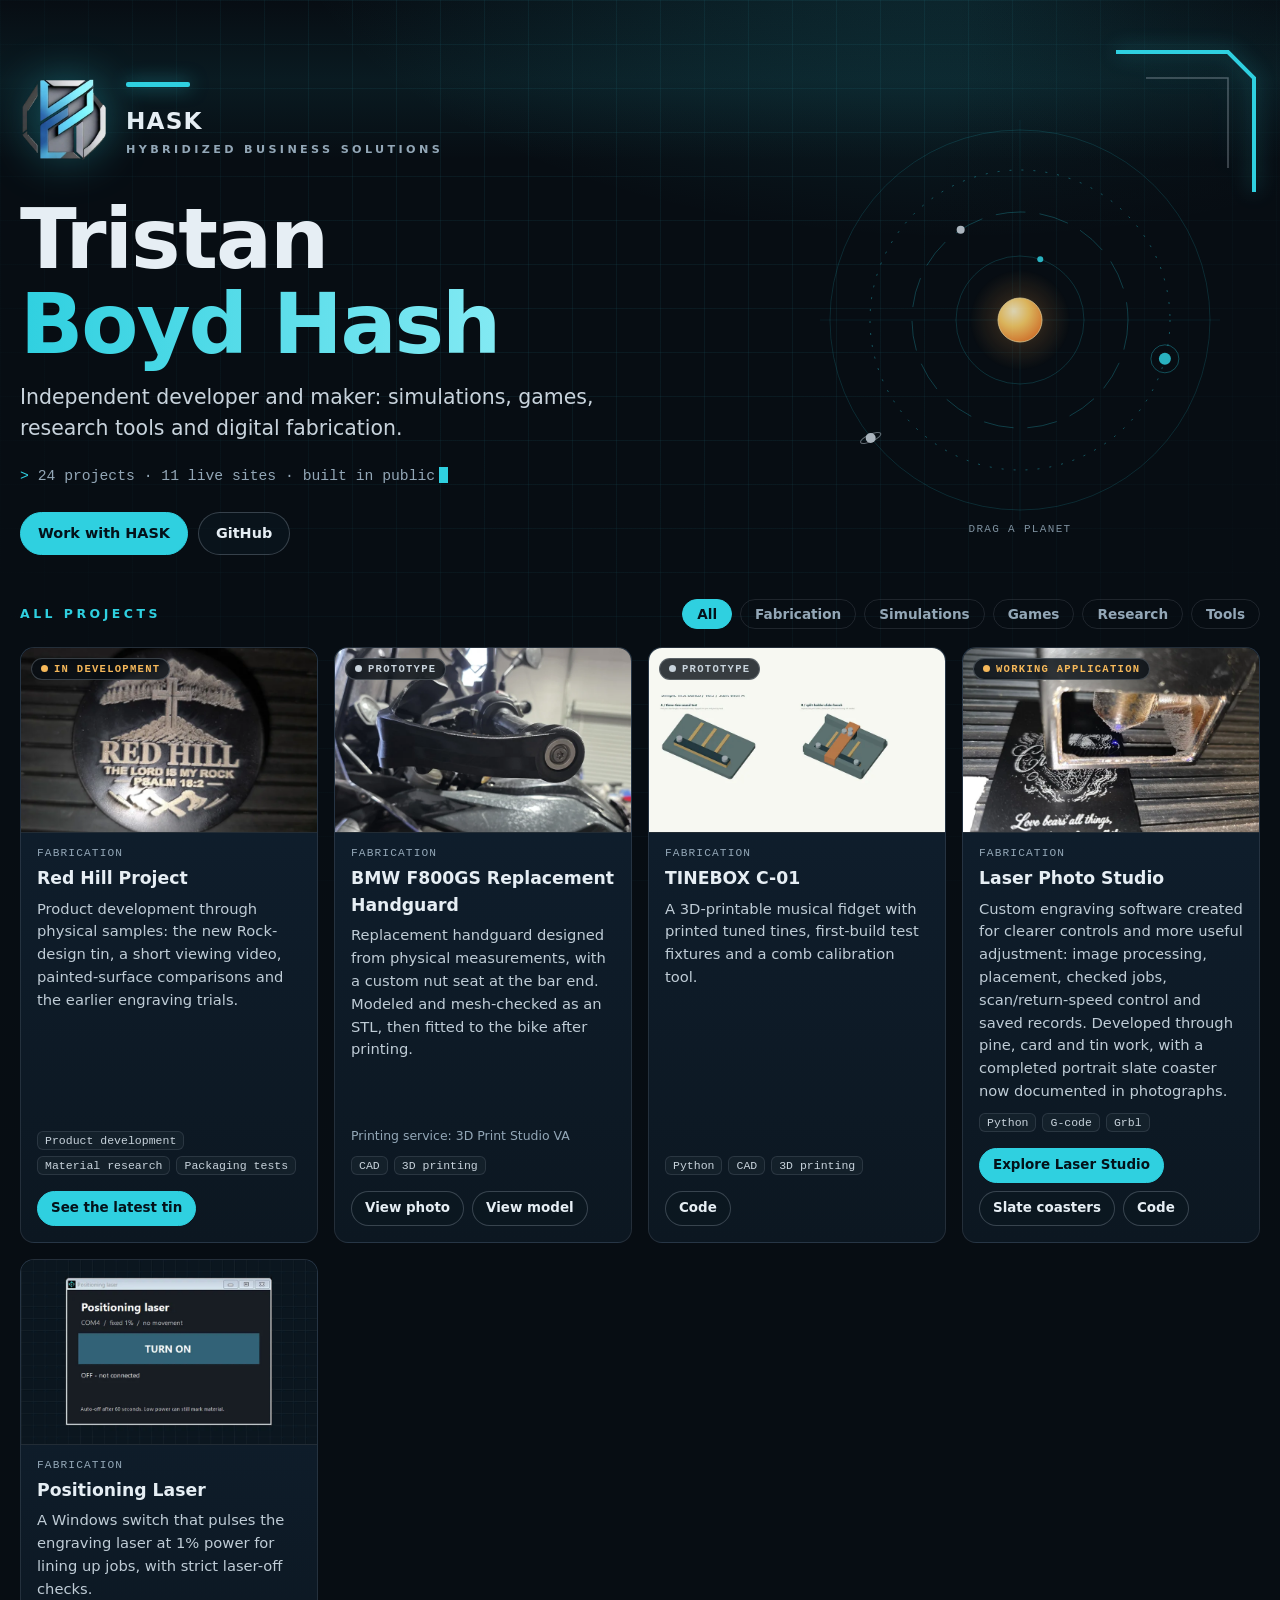
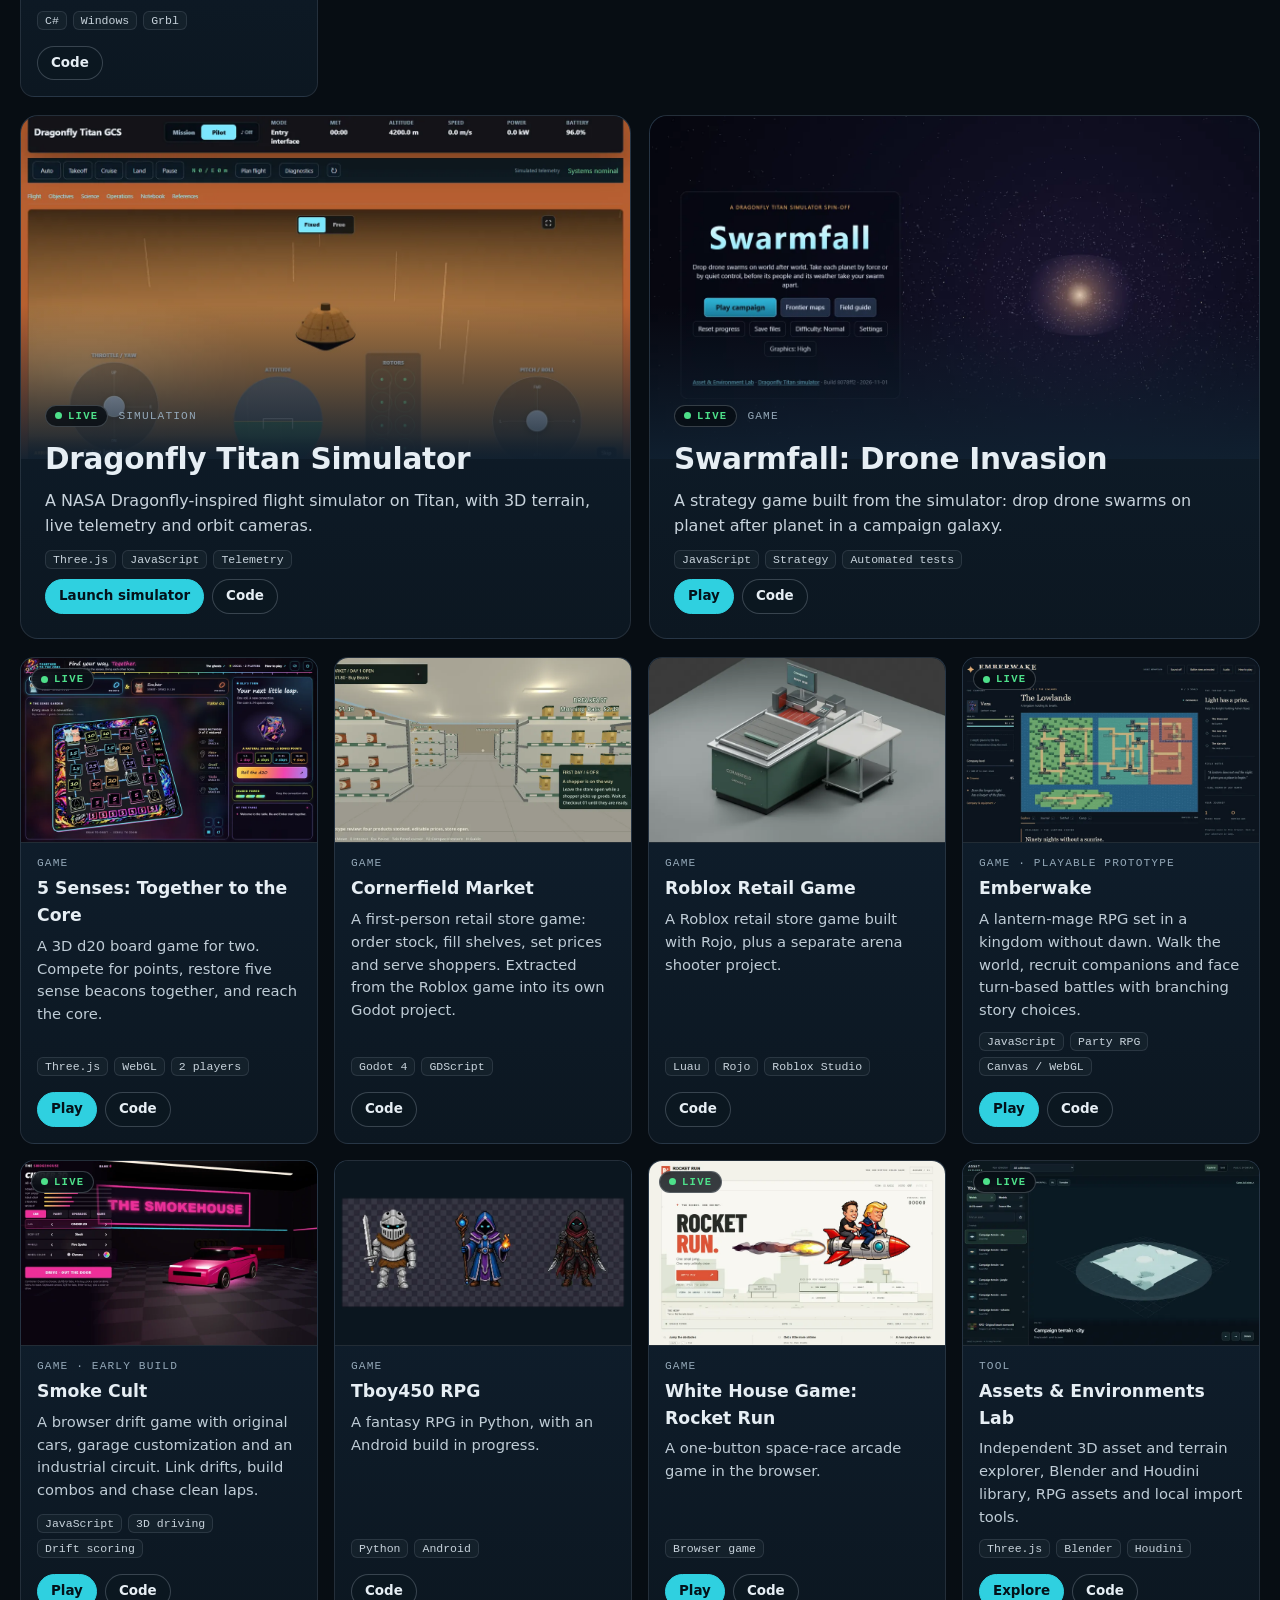
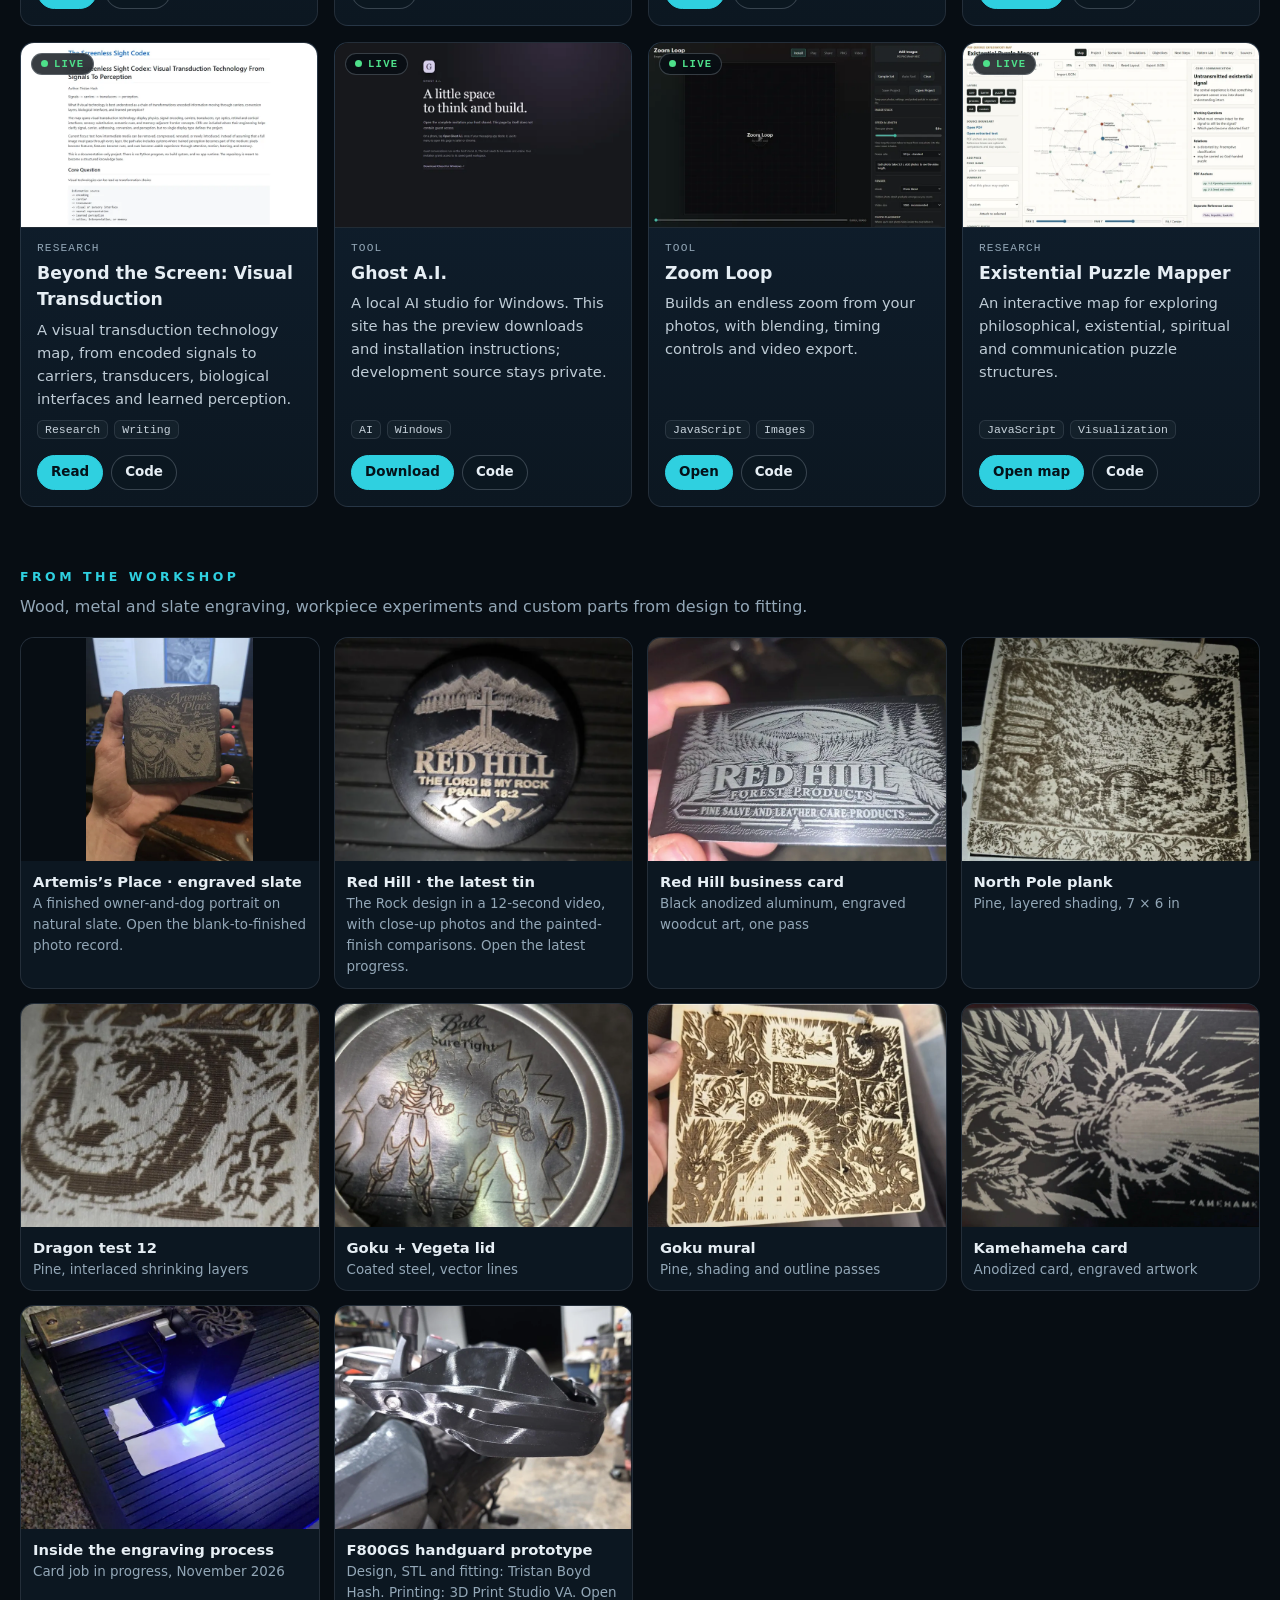
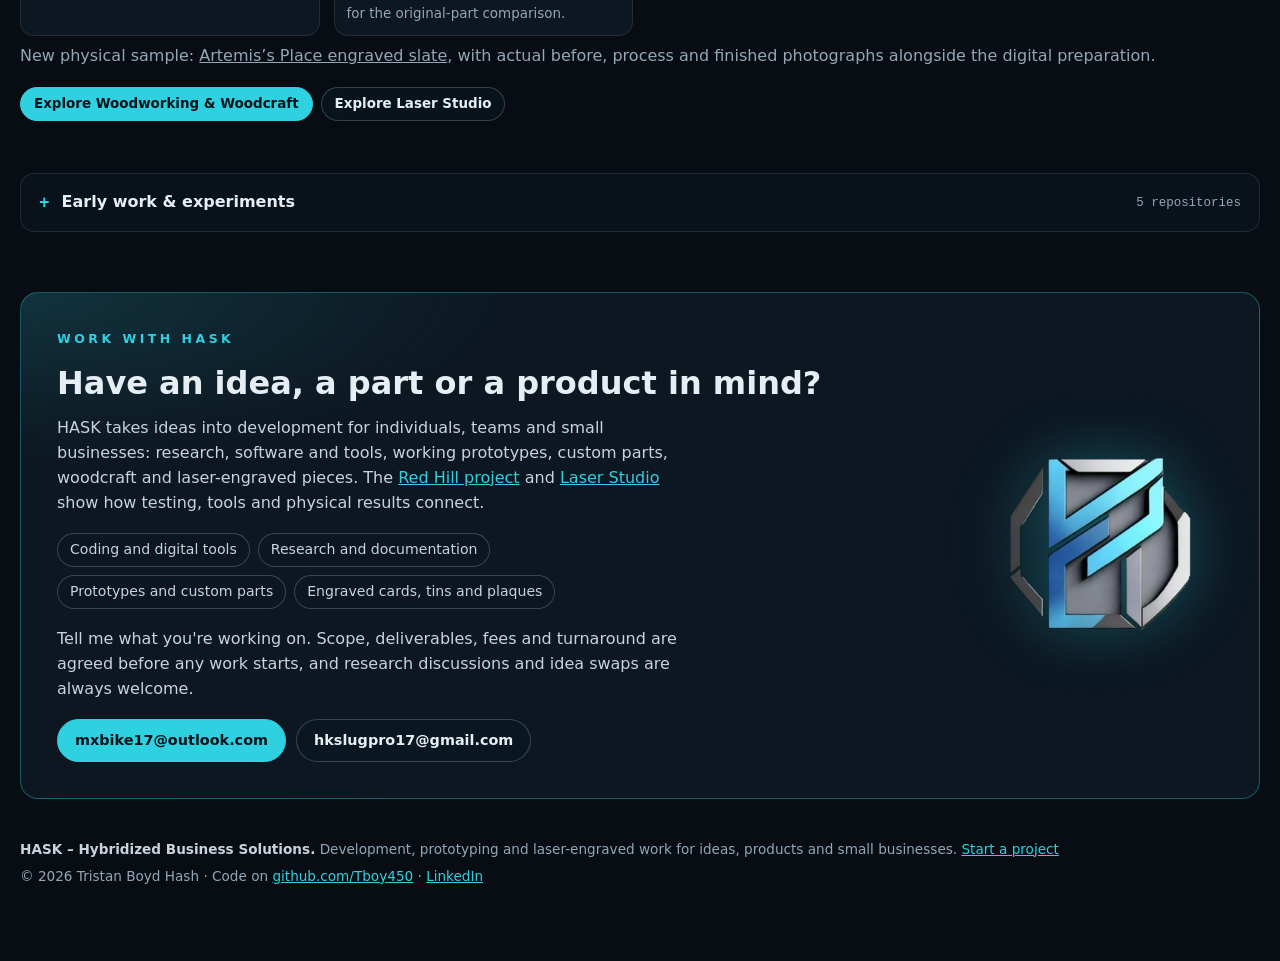
==== index.html @ 054568de "Show actual Artemis slate coaster from blank to finished sample" ====
<!doctype html>
<html lang="en">
  <head>
    <meta charset="utf-8" />
    <meta name="viewport" content="width=device-width, initial-scale=1" />
    <title>Tristan Boyd Hash · Projects</title>
    <meta name="description" content="Projects by Tristan Boyd Hash (Tboy450) and HASK: software, research, digital fabrication, Red Hill product development and woodcraft." />
    <meta name="robots" content="index, follow" />
    <meta name="theme-color" content="#070d13" />
    <link rel="canonical" href="https://tboy450.github.io/" />
    <link rel="icon" href="/favicon-32.png" sizes="32x32" type="image/png" />
    <link rel="icon" href="/favicon-192.png" sizes="192x192" type="image/png" />
    <link rel="apple-touch-icon" href="/apple-touch-icon.png" />
    <meta property="og:type" content="website" />
    <meta property="og:title" content="Tristan Boyd Hash · Projects" />
    <meta property="og:description" content="Software, research, digital fabrication, product development and woodcraft by Tristan Boyd Hash (Tboy450)." />
    <meta property="og:url" content="https://tboy450.github.io/" />
    <meta property="og:image" content="https://tboy450.github.io/assets/og-image.jpg" />
    <meta property="og:image:width" content="1200" />
    <meta property="og:image:height" content="630" />
    <meta property="og:image:alt" content="Tristan Boyd Hash projects: the Dragonfly simulator, Swarmfall, 5 Senses and laser engraving" />
    <meta name="twitter:card" content="summary_large_image" />
    <link rel="stylesheet" href="/assets/site.css?v=solar-touch-20261116" />
    <script src="/assets/site.js?v=solar-mobile-20261105" defer></script>
  </head>
  <body>
    <a class="skip" href="#projects">Skip to projects</a>
    <div class="bg" aria-hidden="true"></div>

    <header class="hero wrap">
      <div class="brand">
        <img class="emblem" src="/assets/hask-emblem.webp" alt="HASK logo" width="256" height="256" />
        <div class="wordmark"><span class="bar"></span><strong>HASK</strong><small>Hybridized Business Solutions</small></div>
      </div>
      <h1>Tristan <span>Boyd Hash</span></h1>
      <p class="lede">Independent developer and maker: simulations, games, research tools and digital fabrication.</p>
      <p class="term"><span class="prompt">&gt;</span> <span data-stats>Projects, live sites and code</span><span class="cursor" aria-hidden="true"></span></p>
      <nav class="cta" aria-label="Contact">
        <a class="btn primary" href="#contact">Work with HASK</a>
        <a class="btn" href="https://github.com/Tboy450">GitHub</a>
      </nav>
      <svg class="corner" viewBox="0 0 150 150" aria-hidden="true">
        <path d="M6 6H118L144 32V146" fill="none" stroke="currentColor" stroke-width="4" />
        <path d="M36 32H118V122" fill="none" stroke="rgba(200,211,220,0.35)" stroke-width="1.5" />
      </svg>
      <svg class="orbit" viewBox="0 0 400 400" aria-hidden="true">
        <defs>
          <radialGradient id="solar-core" cx="36%" cy="30%" r="72%">
            <stop offset="0" stop-color="#fff6ce" />
            <stop offset="0.48" stop-color="#ffd36a" />
            <stop offset="1" stop-color="#f38a36" />
          </radialGradient>
          <radialGradient id="solar-corona">
            <stop offset="0" stop-color="#ffd36a" stop-opacity="0.38" />
            <stop offset="0.48" stop-color="#f6a34b" stop-opacity="0.15" />
            <stop offset="1" stop-color="#f6a34b" stop-opacity="0" />
          </radialGradient>
        </defs>
        <g fill="none" stroke="currentColor">
          <circle cx="200" cy="200" r="190" stroke-opacity="0.18" />
          <circle class="spin slow" cx="200" cy="200" r="150" stroke-opacity="0.45" stroke-dasharray="2 10" />
          <circle class="spin rev" cx="200" cy="200" r="108" stroke-opacity="0.3" stroke-dasharray="30 14" />
          <circle cx="200" cy="200" r="64" stroke-opacity="0.22" />
          <path d="M200 0V400M0 200H400" stroke-opacity="0.1" />
        </g>
        <circle cx="200" cy="200" r="51" fill="url(#solar-corona)" pointer-events="none" />
        <circle class="sun" cx="200" cy="200" r="22" fill="url(#solar-core)" stroke="#ffe6a3" stroke-opacity="0.8" />
        <!-- Planets: data-period is seconds per orbit (negative runs backwards). site.js makes them draggable. -->
        <g class="spin planet" data-period="40">
          <circle cx="350" cy="200" r="6" fill="currentColor" />
          <circle cx="350" cy="200" r="14" fill="none" stroke="currentColor" stroke-opacity="0.4" />
        </g>
        <g class="spin rev fast planet" data-period="-18">
          <circle cx="200" cy="92" r="4" fill="#c8d3dc" />
        </g>
        <g class="spin planet" data-period="11" style="animation-duration: 11s">
          <circle cx="162.3" cy="148.3" r="3" fill="currentColor" />
        </g>
        <g class="spin planet" data-period="140" style="animation-duration: 140s">
          <circle cx="59.9" cy="328.8" r="5" fill="#c8d3dc" />
          <ellipse cx="59.9" cy="328.8" rx="11" ry="3.5" fill="none" stroke="#c8d3dc" stroke-opacity="0.55" transform="rotate(-24 59.9 328.8)" />
        </g>
      </svg>
    </header>

    <main id="projects" class="wrap">
      <div class="toolbar">
        <h2>All projects</h2>
        <div class="filters" role="group" aria-label="Filter projects" hidden>
          <button type="button" data-filter="all" aria-pressed="true">All</button>
          <button type="button" data-filter="fabrication" aria-pressed="false">Fabrication</button>
          <button type="button" data-filter="simulations" aria-pressed="false">Simulations</button>
          <button type="button" data-filter="games" aria-pressed="false">Games</button>
          <button type="button" data-filter="research" aria-pressed="false">Research</button>
          <button type="button" data-filter="tools" aria-pressed="false">Tools</button>
        </div>
      </div>

      <section class="grid" aria-label="Physical projects">
        <article class="card" data-cat="fabrication" data-project>
          <a class="thumb" href="/red-hill/" tabindex="-1" aria-hidden="true"><img src="/assets/workshop/red-hill-rock-lid-20261116-t.webp" alt="" width="800" height="500" loading="lazy" /><span class="badge dev">In development</span></a>
          <div class="body">
            <div class="meta"><span>Fabrication</span></div>
            <h3>Red Hill Project</h3>
            <p>Product development through physical samples: the new Rock-design tin, a short viewing video, painted-surface comparisons and the earlier engraving trials.</p>
            <ul class="tags"><li>Product development</li><li>Material research</li><li>Packaging tests</li></ul>
            <div class="links"><a class="btn primary" href="/red-hill/#latest-lid">See the latest tin</a></div>
          </div>
        </article>
        <article class="card" data-cat="fabrication" data-project>
          <a class="thumb" href="/assets/shots/handguard-fitted.webp" tabindex="-1" aria-hidden="true"><img src="/assets/shots/handguard.webp" alt="" width="800" height="500" loading="lazy" /><span class="badge">Prototype</span></a>
          <div class="body">
            <div class="meta"><span>Fabrication</span></div>
            <h3>BMW F800GS Replacement Handguard</h3>
            <p>Replacement handguard designed from physical measurements, with a custom nut seat at the bar end. Modeled and mesh-checked as an STL, then fitted to the bike after printing.</p>
            <small class="credit">Printing service: 3D Print Studio VA</small>
            <ul class="tags"><li>CAD</li><li>3D printing</li></ul>
            <div class="links"><a class="btn" href="/assets/shots/handguard-fitted.webp">View photo</a><a class="btn" href="/assets/shots/handguard-model.webp">View model</a></div>
          </div>
        </article>
        <article class="card" data-cat="fabrication" data-repo="tinebox" data-project>
          <a class="thumb" href="https://github.com/Tboy450/tinebox" tabindex="-1" aria-hidden="true"><img src="/assets/shots/tinebox.webp" alt="" width="800" height="500" loading="lazy" /><span class="badge">Prototype</span></a>
          <div class="body">
            <div class="meta"><span>Fabrication</span><span class="updated"></span></div>
            <h3>TINEBOX C-01</h3>
            <p>A 3D-printable musical fidget with printed tuned tines, first-build test fixtures and a comb calibration tool.</p>
            <ul class="tags"><li>Python</li><li>CAD</li><li>3D printing</li></ul>
            <div class="links"><a class="btn" href="https://github.com/Tboy450/tinebox">Code</a></div>
          </div>
        </article>
        <article class="card" data-cat="fabrication" data-repo="laser-photo-studio" data-project>
          <a class="thumb" href="/laser-studio/" tabindex="-1" aria-hidden="true"><img src="/assets/shots/laser-photo-studio.webp" alt="" width="800" height="500" loading="lazy" /><span class="badge dev">Working application</span></a>
          <div class="body">
            <div class="meta"><span>Fabrication</span><span class="updated"></span></div>
            <h3>Laser Photo Studio</h3>
            <p>Custom engraving software created for clearer controls and more useful adjustment: image processing, placement, checked jobs, scan/return-speed control and saved records. Developed through pine, card and tin work, with a completed portrait slate coaster now documented in photographs.</p>
            <ul class="tags"><li>Python</li><li>G-code</li><li>Grbl</li></ul>
            <div class="links"><a class="btn primary" href="/laser-studio/">Explore Laser Studio</a><a class="btn" href="/laser-studio/#slate-coasters">Slate coasters</a><a class="btn" href="https://github.com/Tboy450/laser-photo-studio">Code</a></div>
          </div>
        </article>
        <article class="card" data-cat="fabrication" data-repo="positioning-laser" data-project>
          <a class="thumb" href="https://github.com/Tboy450/positioning-laser" tabindex="-1" aria-hidden="true"><img src="/assets/shots/positioning-laser.webp" alt="" width="800" height="500" loading="lazy" /></a>
          <div class="body">
            <div class="meta"><span>Fabrication</span><span class="updated"></span></div>
            <h3>Positioning Laser</h3>
            <p>A Windows switch that pulses the engraving laser at 1% power for lining up jobs, with strict laser-off checks.</p>
            <ul class="tags"><li>C#</li><li>Windows</li><li>Grbl</li></ul>
            <div class="links"><a class="btn" href="https://github.com/Tboy450/positioning-laser">Code</a></div>
          </div>
        </article>
      </section>

      <section class="featured" aria-label="Featured software">
        <article class="feature" data-cat="simulations" data-repo="dragonfly-titan-gcs-demo" data-project>
          <a class="media" href="/dragonfly-titan-gcs-demo/" tabindex="-1" aria-hidden="true"><img src="/assets/shots/dragonfly-wide.webp" alt="" width="1280" height="720" /></a>
          <div class="overlay">
            <div class="meta"><span class="badge live">Live</span><span>Simulation</span><span class="updated"></span></div>
            <h3>Dragonfly Titan Simulator</h3>
            <p>A NASA Dragonfly-inspired flight simulator on Titan, with 3D terrain, live telemetry and orbit cameras.</p>
            <ul class="tags"><li>Three.js</li><li>JavaScript</li><li>Telemetry</li></ul>
            <div class="links"><a class="btn primary" href="/dragonfly-titan-gcs-demo/">Launch simulator</a><a class="btn" href="https://github.com/Tboy450/dragonfly-titan-gcs-demo">Code</a></div>
          </div>
        </article>
        <article class="feature" data-cat="games" data-repo="dragonfly-titan-gcs-demo" data-project>
          <a class="media" href="/dragonfly-titan-gcs-demo/invasion/" tabindex="-1" aria-hidden="true"><img src="/assets/shots/swarmfall-wide.webp" alt="" width="1280" height="720" /></a>
          <div class="overlay">
            <div class="meta"><span class="badge live">Live</span><span>Game</span><span class="updated"></span></div>
            <h3>Swarmfall: Drone Invasion</h3>
            <p>A strategy game built from the simulator: drop drone swarms on planet after planet in a campaign galaxy.</p>
            <ul class="tags"><li>JavaScript</li><li>Strategy</li><li>Automated tests</li></ul>
            <div class="links"><a class="btn primary" href="/dragonfly-titan-gcs-demo/invasion/">Play</a><a class="btn" href="https://github.com/Tboy450/dragonfly-titan-gcs-demo">Code</a></div>
          </div>
        </article>
      </section>

      <section class="grid" aria-label="Software projects">
        <article class="card" data-cat="games" data-repo="five-senses" data-project>
          <a class="thumb" href="/five-senses/" tabindex="-1" aria-hidden="true"><img src="/assets/shots/senses.webp" alt="" width="800" height="500" loading="lazy" /><span class="badge live">Live</span></a>
          <div class="body">
            <div class="meta"><span>Game</span><span class="updated"></span></div>
            <h3>5 Senses: Together to the Core</h3>
            <p>A 3D d20 board game for two. Compete for points, restore five sense beacons together, and reach the core.</p>
            <ul class="tags"><li>Three.js</li><li>WebGL</li><li>2 players</li></ul>
            <div class="links"><a class="btn primary" href="/five-senses/">Play</a><a class="btn" href="https://github.com/Tboy450/five-senses">Code</a></div>
          </div>
        </article>
        <article class="card" data-cat="games" data-repo="cornerfield-market" data-project>
          <a class="thumb" href="https://github.com/Tboy450/cornerfield-market" tabindex="-1" aria-hidden="true"><img src="/assets/shots/cornerfield.webp" alt="" width="800" height="500" loading="lazy" /></a>
          <div class="body">
            <div class="meta"><span>Game</span><span class="updated"></span></div>
            <h3>Cornerfield Market</h3>
            <p>A first-person retail store game: order stock, fill shelves, set prices and serve shoppers. Extracted from the Roblox game into its own Godot project.</p>
            <ul class="tags"><li>Godot 4</li><li>GDScript</li></ul>
            <div class="links"><a class="btn" href="https://github.com/Tboy450/cornerfield-market">Code</a></div>
          </div>
        </article>
        <article class="card" data-cat="games" data-repo="Roblox-game" data-project>
          <a class="thumb" href="https://github.com/Tboy450/Roblox-game" tabindex="-1" aria-hidden="true"><img src="/assets/shots/roblox.webp" alt="" width="800" height="500" loading="lazy" /></a>
          <div class="body">
            <div class="meta"><span>Game</span><span class="updated"></span></div>
            <h3>Roblox Retail Game</h3>
            <p>A Roblox retail store game built with Rojo, plus a separate arena shooter project.</p>
            <ul class="tags"><li>Luau</li><li>Rojo</li><li>Roblox Studio</li></ul>
            <div class="links"><a class="btn" href="https://github.com/Tboy450/Roblox-game">Code</a></div>
          </div>
        </article>
        <article class="card" data-cat="games" data-repo="emberwake" data-project>
          <a class="thumb" href="/emberwake/" tabindex="-1" aria-hidden="true"><img src="/assets/shots/emberwake.webp" alt="" width="800" height="500" loading="lazy" /><span class="badge live">Live</span></a>
          <div class="body">
            <div class="meta"><span>Game · Playable prototype</span><span class="updated"></span></div>
            <h3>Emberwake</h3>
            <p>A lantern-mage RPG set in a kingdom without dawn. Walk the world, recruit companions and face turn-based battles with branching story choices.</p>
            <ul class="tags"><li>JavaScript</li><li>Party RPG</li><li>Canvas / WebGL</li></ul>
            <div class="links"><a class="btn primary" href="/emberwake/">Play</a><a class="btn" href="https://github.com/Tboy450/emberwake">Code</a></div>
          </div>
        </article>
        <article class="card" data-cat="games" data-repo="smoke-cult" data-project>
          <a class="thumb" href="/smoke-cult/" tabindex="-1" aria-hidden="true"><img src="/assets/shots/smoke-cult.webp" alt="" width="800" height="500" loading="lazy" /><span class="badge live">Live</span></a>
          <div class="body">
            <div class="meta"><span>Game · Early build</span><span class="updated"></span></div>
            <h3>Smoke Cult</h3>
            <p>A browser drift game with original cars, garage customization and an industrial circuit. Link drifts, build combos and chase clean laps.</p>
            <ul class="tags"><li>JavaScript</li><li>3D driving</li><li>Drift scoring</li></ul>
            <div class="links"><a class="btn primary" href="/smoke-cult/">Play</a><a class="btn" href="https://github.com/Tboy450/smoke-cult">Code</a></div>
          </div>
        </article>
        <article class="card" data-cat="games" data-repo="Tboy450-new-rpg-update" data-project>
          <a class="thumb" href="https://github.com/Tboy450/Tboy450-new-rpg-update" tabindex="-1" aria-hidden="true"><img src="/assets/shots/rpg.webp" alt="" width="800" height="500" loading="lazy" /></a>
          <div class="body">
            <div class="meta"><span>Game</span><span class="updated"></span></div>
            <h3>Tboy450 RPG</h3>
            <p>A fantasy RPG in Python, with an Android build in progress.</p>
            <ul class="tags"><li>Python</li><li>Android</li></ul>
            <div class="links"><a class="btn" href="https://github.com/Tboy450/Tboy450-new-rpg-update">Code</a></div>
          </div>
        </article>
        <article class="card" data-cat="games" data-repo="whitehousegame" data-project>
          <a class="thumb" href="https://whitehouse-rocket-run-tboy450.tboy450.chatgpt.site/" tabindex="-1" aria-hidden="true"><img src="/assets/shots/rocket.webp" alt="" width="800" height="500" loading="lazy" /><span class="badge live">Live</span></a>
          <div class="body">
            <div class="meta"><span>Game</span><span class="updated"></span></div>
            <h3>White House Game: Rocket Run</h3>
            <p>A one-button space-race arcade game in the browser.</p>
            <ul class="tags"><li>Browser game</li></ul>
            <div class="links"><a class="btn primary" href="https://whitehouse-rocket-run-tboy450.tboy450.chatgpt.site/">Play</a><a class="btn" href="https://github.com/Tboy450/whitehousegame">Code</a></div>
          </div>
        </article>
        <article class="card" data-cat="tools" data-repo="assets-and-environments-lab" data-project>
          <a class="thumb" href="/assets-and-environments-lab/" tabindex="-1" aria-hidden="true"><img src="/assets/shots/assets.webp" alt="" width="800" height="500" loading="lazy" /><span class="badge live">Live</span></a>
          <div class="body">
            <div class="meta"><span>Tool</span><span class="updated"></span></div>
            <h3>Assets &amp; Environments Lab</h3>
            <p>Independent 3D asset and terrain explorer, Blender and Houdini library, RPG assets and local import tools.</p>
            <ul class="tags"><li>Three.js</li><li>Blender</li><li>Houdini</li></ul>
            <div class="links"><a class="btn primary" href="/assets-and-environments-lab/">Explore</a><a class="btn" href="https://github.com/Tboy450/assets-and-environments-lab">Code</a></div>
          </div>
        </article>
        <article class="card" data-cat="research" data-repo="beyond-the-screen-visual-transduction" data-project>
          <a class="thumb" href="/beyond-the-screen-visual-transduction/" tabindex="-1" aria-hidden="true"><img src="/assets/shots/beyond.webp" alt="" width="800" height="500" loading="lazy" /><span class="badge live">Live</span></a>
          <div class="body">
            <div class="meta"><span>Research</span><span class="updated"></span></div>
            <h3>Beyond the Screen: Visual Transduction</h3>
            <p>A visual transduction technology map, from encoded signals to carriers, transducers, biological interfaces and learned perception.</p>
            <ul class="tags"><li>Research</li><li>Writing</li></ul>
            <div class="links"><a class="btn primary" href="/beyond-the-screen-visual-transduction/">Read</a><a class="btn" href="https://github.com/Tboy450/beyond-the-screen-visual-transduction">Code</a></div>
          </div>
        </article>
        <article class="card" data-cat="tools" data-repo="ghost-ai-downloads" data-project>
          <a class="thumb" href="/ghost-ai-downloads/" tabindex="-1" aria-hidden="true"><img src="/assets/shots/ghost.webp" alt="" width="800" height="500" loading="lazy" /><span class="badge live">Live</span></a>
          <div class="body">
            <div class="meta"><span>Tool</span><span class="updated"></span></div>
            <h3>Ghost A.I.</h3>
            <p>A local AI studio for Windows. This site has the preview downloads and installation instructions; development source stays private.</p>
            <ul class="tags"><li>AI</li><li>Windows</li></ul>
            <div class="links"><a class="btn primary" href="/ghost-ai-downloads/">Download</a><a class="btn" href="https://github.com/Tboy450/ghost-ai-downloads">Code</a></div>
          </div>
        </article>
        <article class="card" data-cat="tools" data-repo="zoom-loop" data-project>
          <a class="thumb" href="/zoom-loop/" tabindex="-1" aria-hidden="true"><img src="/assets/shots/zoom.webp" alt="" width="800" height="500" loading="lazy" /><span class="badge live">Live</span></a>
          <div class="body">
            <div class="meta"><span>Tool</span><span class="updated"></span></div>
            <h3>Zoom Loop</h3>
            <p>Builds an endless zoom from your photos, with blending, timing controls and video export.</p>
            <ul class="tags"><li>JavaScript</li><li>Images</li></ul>
            <div class="links"><a class="btn primary" href="/zoom-loop/">Open</a><a class="btn" href="https://github.com/Tboy450/zoom-loop">Code</a></div>
          </div>
        </article>
        <article class="card" data-cat="research" data-repo="existential-puzzle-mapper" data-project>
          <a class="thumb" href="/existential-puzzle-mapper/" tabindex="-1" aria-hidden="true"><img src="/assets/shots/mapper.webp" alt="" width="800" height="500" loading="lazy" /><span class="badge live">Live</span></a>
          <div class="body">
            <div class="meta"><span>Research</span><span class="updated"></span></div>
            <h3>Existential Puzzle Mapper</h3>
            <p>An interactive map for exploring philosophical, existential, spiritual and communication puzzle structures.</p>
            <ul class="tags"><li>JavaScript</li><li>Visualization</li></ul>
            <div class="links"><a class="btn primary" href="/existential-puzzle-mapper/">Open map</a><a class="btn" href="https://github.com/Tboy450/existential-puzzle-mapper">Code</a></div>
          </div>
        </article>
      </section>
      <p class="grid-empty" hidden>The featured project above is the one in this category.</p>

      <section class="workshop" aria-labelledby="workshop-title">
        <h2 id="workshop-title">From the workshop</h2>
        <p class="sub">Wood, metal and slate engraving, workpiece experiments and custom parts from design to fitting.</p>
        <div class="strip">
          <figure><a href="/laser-studio/#slate-coasters"><img src="/assets/workshop/artemis-slate-finished-in-hand-20261117-t.webp" alt="Actual completed Artemis’s Place portrait slate coaster held in a hand" width="525" height="700" loading="lazy" style="object-fit:contain;background:#070d13" /></a><figcaption><strong>Artemis’s Place · engraved slate</strong>A finished owner-and-dog portrait on natural slate. Open the blank-to-finished photo record.</figcaption></figure>
          <figure><a href="/red-hill/#latest-lid"><img src="/assets/workshop/red-hill-rock-lid-20261116-t.webp" alt="New Red Hill Rock-design tin with a black face and metallic cross and lettering" width="640" height="572" loading="lazy" /></a><figcaption><strong>Red Hill · the latest tin</strong>The Rock design in a 12-second video, with close-up photos and the painted-finish comparisons. Open the latest progress.</figcaption></figure>
          <figure><a href="/red-hill/#cards"><img src="/assets/workshop/red-hill-business-card.webp" alt="Red Hill Forest Products business card engraved on black anodized aluminum" width="800" height="600" loading="lazy" /></a><figcaption><strong>Red Hill business card</strong>Black anodized aluminum, engraved woodcut art, one pass</figcaption></figure>
          <figure><a href="/assets/workshop/north-pole-plank.webp"><img src="/assets/workshop/north-pole-plank.webp" alt="Laser-engraved North Pole scene on a pine plank" width="800" height="600" loading="lazy" /></a><figcaption><strong>North Pole plank</strong>Pine, layered shading, 7 × 6 in</figcaption></figure>
          <figure><a href="/assets/workshop/dragon-test.webp"><img src="/assets/workshop/dragon-test.webp" alt="Dragon engraved on pine with interlaced shrinking layers" width="800" height="600" loading="lazy" /></a><figcaption><strong>Dragon test 12</strong>Pine, interlaced shrinking layers</figcaption></figure>
          <figure><a href="/assets/workshop/goku-vegeta-lid.webp"><img src="/assets/workshop/goku-vegeta-lid.webp" alt="Goku and Vegeta line art etched on a jar lid" width="800" height="600" loading="lazy" /></a><figcaption><strong>Goku + Vegeta lid</strong>Coated steel, vector lines</figcaption></figure>
          <figure><a href="/assets/workshop/goku-mural.webp"><img src="/assets/workshop/goku-mural.webp" alt="Goku mural engraved on the back of a pine plaque" width="800" height="600" loading="lazy" /></a><figcaption><strong>Goku mural</strong>Pine, shading and outline passes</figcaption></figure>
          <figure><a href="/assets/workshop/goku-card-full.webp"><img src="/assets/workshop/goku-card.webp" alt="Goku Kamehameha artwork laser-engraved on an anodized card" width="800" height="600" loading="lazy" /></a><figcaption><strong>Kamehameha card</strong>Anodized card, engraved artwork</figcaption></figure>
          <figure><a href="/assets/workshop/laser-process-full.webp"><img src="/assets/workshop/laser-process.webp" alt="Close-up of the diode laser engraving a card on its work bed" width="800" height="600" loading="lazy" /></a><figcaption><strong>Inside the engraving process</strong>Card job in progress, November 2026</figcaption></figure>
          <figure><a href="/assets/workshop/handguard-comparison.webp"><img src="/assets/workshop/handguard-design.webp" alt="Custom 3D-printed handguard fitted to a BMW F800GS motorcycle" width="800" height="600" loading="lazy" /></a><figcaption><strong>F800GS handguard prototype</strong>Design, STL and fitting: Tristan Boyd Hash. Printing: 3D Print Studio VA. Open for the original-part comparison.</figcaption></figure>
        </div>
        <p class="sub">New physical sample: <a href="/laser-studio/#slate-coasters">Artemis’s Place engraved slate</a>, with actual before, process and finished photographs alongside the digital preparation.</p>
        <div class="links" style="margin-top:16px">
          <a class="btn primary" href="/woodworking/">Explore Woodworking &amp; Woodcraft</a>
          <a class="btn" href="/laser-studio/">Explore Laser Studio</a>
        </div>
      </section>

      <details class="early">
        <summary>Early work &amp; experiments <small>5 repositories</small></summary>
        <ol class="timeline">
          <li data-project><span class="year">2026</span><a href="https://github.com/Tboy450/lexicon-tactics-lab">Lexicon Tactics Lab</a><span class="lang">JavaScript</span></li>
          <li data-project><span class="year">2026</span><a href="https://github.com/Tboy450/new-rpg-update">New RPG Update (earlier)</a><span class="lang">RPG</span><p>An earlier step toward the current Tboy450 RPG.</p></li>
          <li data-project><span class="year">2025</span><a href="https://github.com/Tboy450/novice-python-rpg-game-code-base-incomplete">Novice Python RPG Game</a><span class="lang">Python</span><p>Novice Python RPG game code base, incomplete and recreational.</p></li>
          <li data-project><span class="year">2025</span><a href="https://github.com/Tboy450/novice-code-rpg-module">Novice Code RPG Module</a><span class="lang">Python</span><p>Code in progress; any contribution is appreciated.</p></li>
          <li data-project><span class="year">2025</span><a href="https://github.com/Tboy450/Rpg-playing-around-dragons-lair">RPG: Playing Around in the Dragon's Lair</a><span class="lang">Python</span><p>Where it started: learning to code with AI as a novice.</p></li>
        </ol>
      </details>

      <section id="contact" class="contact" aria-labelledby="contact-title">
        <img class="contact-emblem" src="/assets/hask-emblem.webp" alt="" width="256" height="256" loading="lazy" />
        <h2>Work with HASK</h2>
        <h3 id="contact-title">Have an idea, a part or a product in mind?</h3>
        <p>HASK takes ideas into development for individuals, teams and small businesses: research, software and tools, working prototypes, custom parts, woodcraft and laser-engraved pieces. The <a href="/red-hill/">Red Hill project</a> and <a href="/laser-studio/">Laser Studio</a> show how testing, tools and physical results connect.</p>
        <ul class="offer" aria-label="What HASK can help with">
          <li>Coding and digital tools</li>
          <li>Research and documentation</li>
          <li>Prototypes and custom parts</li>
          <li>Engraved cards, tins and plaques</li>
        </ul>
        <p>Tell me what you're working on. Scope, deliverables, fees and turnaround are agreed before any work starts, and research discussions and idea swaps are always welcome.</p>
        <div class="cta">
          <a class="btn primary" href="mailto:mxbike17@outlook.com">mxbike17@outlook.com</a>
          <a class="btn" href="mailto:hkslugpro17@gmail.com">hkslugpro17@gmail.com</a>
        </div>
      </section>
    </main>

    <footer class="wrap site-foot">
      <p><strong>HASK – Hybridized Business Solutions.</strong> Development, prototyping and laser-engraved work for ideas, products and small businesses. <a href="#contact">Start a project</a></p>
      <p>© 2026 Tristan Boyd Hash · Code on <a href="https://github.com/Tboy450">github.com/Tboy450</a> · <a href="https://www.linkedin.com/in/tristan-boyd-hash-9b79b735a/">LinkedIn</a></p>
    </footer>
  </body>
</html>
---- assets/site.css ----
:root {
  color-scheme: dark;
  --bg: #070d13;
  --panel: #0c1721;
  --panel-2: #102030;
  --line: rgba(200, 214, 226, 0.12);
  --line-strong: rgba(200, 214, 226, 0.24);
  --text: #e6eef4;
  --muted: #93a7b7;
  --silver: #c8d3dc;
  --cyan: #2fd0e0;
  --cyan-soft: rgba(47, 208, 224, 0.16);
  --green: #4ee08a;
  --amber: #f5b85a;
  --radius: 14px;
  --sans: "Segoe UI", system-ui, -apple-system, Roboto, "Helvetica Neue", sans-serif;
  --mono: ui-monospace, "Cascadia Code", Consolas, "SF Mono", monospace;
}

* { box-sizing: border-box; }
[hidden] { display: none !important; }
html { scroll-behavior: smooth; }
body {
  margin: 0;
  background: var(--bg);
  color: var(--text);
  font: 16px/1.55 var(--sans);
  -webkit-font-smoothing: antialiased;
}
a { color: inherit; }
img { display: block; max-width: 100%; height: auto; }
.wrap { width: min(1360px, 100% - 40px); margin-inline: auto; }
a:focus-visible, button:focus-visible, summary:focus-visible { outline: 2px solid var(--cyan); outline-offset: 3px; border-radius: 6px; }
.skip { position: absolute; left: -9999px; }
.skip:focus { left: 16px; top: 16px; z-index: 10; padding: 8px 14px; border-radius: 8px; background: var(--cyan); color: #04121a; font-weight: 700; }

/* Blueprint grid background with a slow scan line */
.bg {
  position: fixed;
  inset: 0;
  z-index: -1;
  pointer-events: none;
  overflow: hidden;
  background:
    radial-gradient(1100px 560px at 75% -12%, rgba(47, 208, 224, 0.18), transparent 62%),
    linear-gradient(rgba(47, 208, 224, 0.065) 1px, transparent 1px) 0 0 / 44px 44px,
    linear-gradient(90deg, rgba(47, 208, 224, 0.065) 1px, transparent 1px) 0 0 / 44px 44px,
    var(--bg);
  animation: drift 90s linear infinite;
}
.bg::before {
  content: "";
  position: absolute;
  inset: 0;
  background: radial-gradient(ellipse at 50% 0%, transparent 35%, var(--bg) 85%);
}
.bg::after {
  content: "";
  position: absolute;
  left: 0;
  right: 0;
  top: 0;
  height: 160px;
  background: linear-gradient(180deg, transparent, rgba(47, 208, 224, 0.07) 50%, transparent);
  animation: scan 11s ease-in-out infinite;
}
@keyframes drift { to { background-position: 0 0, 0 44px, 44px 0, 0 0; } }
@keyframes scan { from { transform: translateY(-180px); } to { transform: translateY(100vh); } }

/* Header */
.hero { position: relative; padding: 76px 0 44px; }
.brand { display: flex; align-items: center; gap: 18px; }
.brand .emblem { width: 88px; height: 88px; filter: drop-shadow(0 0 22px rgba(47, 208, 224, 0.35)); }
.wordmark { display: flex; flex-direction: column; gap: 2px; }
.brand .bar { width: 64px; height: 5px; margin-bottom: 14px; border-radius: 2px; background: var(--cyan); box-shadow: 0 0 18px rgba(47, 208, 224, 0.6); }
.brand strong { font-size: 1.45rem; letter-spacing: 0.05em; }
.brand small { font-size: 0.7rem; font-weight: 600; letter-spacing: 0.3em; text-transform: uppercase; color: var(--muted); }
h1 {
  margin: 34px 0 14px;
  font-size: clamp(2.7rem, 7.5vw, 5.2rem);
  font-weight: 800;
  line-height: 1.02;
  letter-spacing: -0.025em;
}
h1 span {
  display: block;
  padding-bottom: 0.1em;
  margin-bottom: -0.1em;
  background: linear-gradient(90deg, var(--cyan), #a6f4fb 55%, var(--silver));
  -webkit-background-clip: text;
  background-clip: text;
  color: transparent;
}
.lede { max-width: 46ch; margin: 0; color: var(--silver); font-size: clamp(1.05rem, 2.2vw, 1.28rem); }
.term { margin: 22px 0 28px; color: var(--muted); font: 0.92rem var(--mono); }
.term .prompt { color: var(--cyan); }
.cursor { display: inline-block; width: 0.6em; height: 1.1em; margin-left: 4px; vertical-align: -0.2em; background: var(--cyan); animation: blink 1.1s steps(1) infinite; }
@keyframes blink { 50% { opacity: 0; } }
.cta { display: flex; flex-wrap: wrap; gap: 10px; }
.corner { position: absolute; top: 46px; right: 0; width: 150px; height: 150px; color: var(--cyan); filter: drop-shadow(0 0 10px rgba(47, 208, 224, 0.45)); }
/* Original desktop position: to the right of the identity and contact buttons. */
.orbit { position: absolute; top: 120px; right: 40px; z-index: 0; width: min(400px, 36vw); height: auto; overflow: visible; color: var(--cyan); opacity: 0.85; pointer-events: none; touch-action: none; }
.orbit .spin { transform-origin: 200px 200px; animation: spin 40s linear infinite; }
.orbit .slow { animation-duration: 90s; }
.orbit .fast { animation-duration: 18s; }
.orbit .rev { animation-direction: reverse; }
@keyframes spin { to { transform: rotate(360deg); } }
/* Draggable planets and a clickable sun (site.js). Everything else lets clicks through to the page. */
.orbit .planet { pointer-events: auto; cursor: grab; touch-action: none; }
.orbit.dragging .planet { cursor: grabbing; }
.orbit .hit { fill: transparent; }
.orbit .sun { pointer-events: auto; cursor: pointer; transition: fill-opacity 0.2s; }
.orbit .sun:hover { filter: brightness(1.15); }
.orbit .tether { stroke: currentColor; stroke-width: 1; stroke-dasharray: 3 4; opacity: 0; }
.orbit .ripple { fill: none; stroke: currentColor; transform-origin: 200px 200px; animation: ripple 1.4s ease-out forwards; }
@keyframes ripple { from { transform: scale(1); opacity: 0.8; } to { transform: scale(8.6); opacity: 0; } }
.orbit .hint { fill: var(--muted); font: 11px var(--mono); letter-spacing: 0.12em; text-anchor: middle; transition: opacity 0.8s; }
.orbit .hint.gone { opacity: 0; }

/* Buttons */
.btn {
  display: inline-flex;
  align-items: center;
  gap: 8px;
  padding: 9px 17px;
  border: 1px solid var(--line-strong);
  border-radius: 999px;
  background: rgba(12, 23, 33, 0.65);
  color: var(--text);
  font-size: 0.9rem;
  font-weight: 600;
  text-decoration: none;
  transition: border-color 0.2s, box-shadow 0.2s, background 0.2s;
}
.btn:hover { border-color: var(--cyan); box-shadow: 0 0 0 3px var(--cyan-soft); }
.btn.primary { border-color: var(--cyan); background: var(--cyan); color: #04121a; }
.btn.primary:hover { background: #63e2ee; }

/* Section labels */
h2 { margin: 0; color: var(--cyan); font-size: 0.78rem; font-weight: 700; letter-spacing: 0.28em; text-transform: uppercase; }
.sub { margin: 8px 0 18px; color: var(--muted); }

/* Featured */
.featured { display: grid; grid-template-columns: repeat(auto-fit, minmax(min(100%, 460px), 1fr)); gap: 18px; margin: 6px 0 52px; }
.feature {
  position: relative;
  display: flex;
  flex-direction: column;
  overflow: hidden;
  border: 1px solid var(--line);
  border-radius: 18px;
  background: linear-gradient(180deg, var(--panel-2), var(--panel));
  transition: transform 0.3s, border-color 0.3s, box-shadow 0.3s;
}
.feature .media { position: relative; display: block; aspect-ratio: 16 / 9; overflow: hidden; }
.feature .media img { position: absolute; inset: 0; width: 100%; height: 100%; object-fit: cover; transition: transform 0.7s ease; }
.feature .media::after {
  content: "";
  position: absolute;
  inset: auto 0 0;
  height: 45%;
  background: linear-gradient(180deg, transparent, rgba(16, 32, 48, 0.96));
}
.feature .overlay { position: relative; margin-top: -54px; padding: 0 24px 24px; }
.feature h3 { margin: 10px 0 6px; font-size: clamp(1.4rem, 2.6vw, 1.85rem); letter-spacing: -0.01em; }
.feature p { max-width: 54ch; margin: 0 0 12px; color: var(--silver); }
.feature:hover { transform: translateY(-3px); border-color: rgba(47, 208, 224, 0.7); box-shadow: 0 0 0 1px rgba(47, 208, 224, 0.35), 0 22px 60px rgba(47, 208, 224, 0.14); }
.feature:hover .media img { transform: scale(1.045); }

/* Filters */
.toolbar { display: flex; flex-wrap: wrap; align-items: center; justify-content: space-between; gap: 12px 24px; margin-bottom: 18px; }
.filters { display: flex; flex-wrap: wrap; gap: 8px; }
.filters button {
  padding: 6px 14px;
  border: 1px solid var(--line);
  border-radius: 999px;
  background: transparent;
  color: var(--muted);
  font: 600 0.85rem var(--sans);
  cursor: pointer;
  transition: color 0.2s, border-color 0.2s, background 0.2s;
}
.filters button:hover { border-color: var(--line-strong); color: var(--text); }
.filters button[aria-pressed="true"] { border-color: var(--cyan); background: var(--cyan); color: #04121a; }

/* Cards */
.grid { display: grid; grid-template-columns: repeat(auto-fill, minmax(min(100%, 290px), 1fr)); gap: 16px; }
.grid-empty { color: var(--muted); font-size: 0.92rem; }
/* Physical projects, then the featured software row, then the other software. */
.grid + .featured { margin: 18px 0; }
.featured[hidden] + .grid { margin-top: 16px; }
.card {
  display: flex;
  flex-direction: column;
  overflow: hidden;
  border: 1px solid var(--line);
  border-radius: var(--radius);
  background: linear-gradient(180deg, var(--panel-2), var(--panel));
  transition: transform 0.25s, border-color 0.25s, box-shadow 0.25s;
}
.card:hover { transform: translateY(-4px); border-color: rgba(47, 208, 224, 0.6); box-shadow: 0 0 0 1px rgba(47, 208, 224, 0.22), 0 16px 44px rgba(47, 208, 224, 0.1); }
.thumb { position: relative; display: block; aspect-ratio: 16 / 10; overflow: hidden; border-bottom: 1px solid var(--line); background: #0a141c; }
.thumb img { width: 100%; height: 100%; object-fit: cover; filter: saturate(0.9); transition: transform 0.6s ease, filter 0.6s; }
.card:hover .thumb img { transform: scale(1.05); filter: saturate(1.05); }
.thumb .badge { position: absolute; top: 10px; left: 10px; }
.body { display: flex; flex: 1; flex-direction: column; gap: 6px; padding: 14px 16px 16px; }
.meta { display: flex; flex-wrap: wrap; align-items: center; gap: 6px 10px; color: var(--muted); font: 0.7rem var(--mono); letter-spacing: 0.1em; text-transform: uppercase; }
.meta .updated { margin-left: auto; letter-spacing: 0; text-transform: none; }
.meta .updated:empty { display: none; }
.card h3 { margin: 0; font-size: 1.08rem; }
.card p { flex: 1; margin: 0; color: #bfccd6; font-size: 0.92rem; }
.card .credit { color: var(--muted); font-size: 0.78rem; }
.tags { display: flex; flex-wrap: wrap; gap: 6px; margin: 4px 0 0; padding: 0; list-style: none; }
.tags li { padding: 2px 7px; border: 1px solid var(--line); border-radius: 6px; background: rgba(200, 211, 220, 0.04); color: var(--silver); font: 0.72rem var(--mono); }
.links { display: flex; flex-wrap: wrap; gap: 8px; margin-top: 10px; }
.links .btn { padding: 6px 13px; font-size: 0.84rem; }

/* Status badges */
.badge {
  display: inline-flex;
  align-items: center;
  gap: 6px;
  padding: 4px 9px;
  border: 1px solid var(--line-strong);
  border-radius: 999px;
  background: rgba(7, 13, 19, 0.8);
  color: var(--silver);
  font: 700 0.66rem var(--mono);
  letter-spacing: 0.12em;
  text-transform: uppercase;
  -webkit-backdrop-filter: blur(4px);
  backdrop-filter: blur(4px);
}
.badge::before { content: ""; width: 7px; height: 7px; border-radius: 50%; background: currentColor; }
.badge.live { color: var(--green); }
.badge.live::before { animation: pulse 2.2s infinite; }
.badge.dev { color: var(--amber); }
@keyframes pulse {
  0% { box-shadow: 0 0 0 0 rgba(78, 224, 138, 0.55); }
  70% { box-shadow: 0 0 0 7px rgba(78, 224, 138, 0); }
  100% { box-shadow: 0 0 0 0 rgba(78, 224, 138, 0); }
}

/* Workshop gallery */
.workshop { margin-top: 60px; }
.strip { display: grid; grid-template-columns: repeat(auto-fit, minmax(min(100%, 240px), 1fr)); gap: 14px; }
.strip figure { margin: 0; overflow: hidden; border: 1px solid var(--line); border-radius: var(--radius); background: var(--panel); transition: border-color 0.25s, transform 0.25s; }
.strip figure:hover { transform: translateY(-3px); border-color: rgba(47, 208, 224, 0.6); }
.strip a { display: block; aspect-ratio: 4 / 3; overflow: hidden; }
.strip img { width: 100%; height: 100%; object-fit: cover; transition: transform 0.6s ease; }
.strip figure:hover img { transform: scale(1.04); }
.strip figcaption { padding: 10px 12px; color: var(--muted); font-size: 0.84rem; }
.strip figcaption strong { display: block; color: var(--text); font-size: 0.92rem; }

/* Early work */
.early { margin-top: 52px; border: 1px solid var(--line); border-radius: var(--radius); background: rgba(12, 23, 33, 0.6); }
.early summary { display: flex; align-items: center; gap: 12px; padding: 16px 18px; font-weight: 700; list-style: none; cursor: pointer; }
.early summary::-webkit-details-marker { display: none; }
.early summary::before { content: "+"; width: 1ch; color: var(--cyan); font: 700 1.1rem var(--mono); }
.early[open] summary::before { content: "\2212"; }
.early summary small { margin-left: auto; color: var(--muted); font: 0.78rem var(--mono); }
.timeline { display: grid; margin: 0; padding: 0 18px 12px; list-style: none; }
.timeline li { display: grid; grid-template-columns: 52px 1fr auto; gap: 2px 14px; align-items: baseline; padding: 10px 0; border-top: 1px solid var(--line); }
.timeline .year { color: var(--cyan); font: 0.8rem var(--mono); }
.timeline a { font-weight: 600; text-decoration: none; }
.timeline a:hover { color: var(--cyan); }
.timeline .lang { color: var(--muted); font: 0.75rem var(--mono); }
.timeline p { grid-column: 2 / -1; margin: 0; color: var(--muted); font-size: 0.88rem; }

/* Contact and footer */
.contact {
  position: relative;
  margin-top: 60px;
  padding: clamp(22px, 4vw, 36px);
  border: 1px solid rgba(47, 208, 224, 0.35);
  border-radius: 18px;
  background: radial-gradient(700px 240px at 0% 0%, rgba(47, 208, 224, 0.15), transparent 70%), var(--panel);
}
.contact h3 { margin: 10px 0 8px; font-size: clamp(1.4rem, 3vw, 2rem); }
.contact p { max-width: 62ch; margin: 0 0 18px; color: var(--silver); }
.contact-emblem { position: absolute; top: 50%; right: clamp(24px, 5vw, 64px); width: 190px; height: 190px; transform: translateY(-50%); filter: drop-shadow(0 0 30px rgba(47, 208, 224, 0.3)); }
footer { padding: 40px 0 56px; color: var(--muted); font-size: 0.85rem; }
footer p { margin: 0 0 6px; }
.site-foot strong { color: var(--silver); font-weight: 600; }
.offer { display: flex; flex-wrap: wrap; gap: 8px; margin: 0 0 18px; padding: 0; list-style: none; max-width: 62ch; }
.offer li { padding: 5px 12px; border: 1px solid var(--line-strong); border-radius: 99px; color: var(--silver); font-size: 0.88rem; background: rgba(12, 23, 33, 0.6); }
.contact p a { color: var(--cyan); }
footer a { color: var(--cyan); }

@media (max-width: 960px) {
  .contact-emblem { display: none; }
}

@media (max-width: 760px) {
  /* On phones it sits behind the name and header text, running off the right edge, and takes no page space.
     The text stays on top but lets touches through, so planets behind it can still be grabbed. */
  .hero { width: 100%; padding-inline: 20px; overflow-x: clip; }
  .corner { right: 20px; }
  .orbit { top: 96px; right: -36px; width: min(310px, 80vw); opacity: 0.7; }
  .orbit .hint { display: none; }
  .brand, .hero h1, .lede, .term { position: relative; z-index: 1; pointer-events: none; }
  .cta { position: relative; z-index: 1; }
}

@media (max-width: 640px) {
  .hero { padding-top: 48px; }
  .brand .emblem { width: 64px; height: 64px; }
  .corner { width: 90px; height: 90px; top: 28px; }
  .feature .overlay { padding: 0 18px 20px; }
  .timeline li { grid-template-columns: 44px 1fr; }
  .timeline .lang { grid-column: 2; }
}

@media (prefers-reduced-motion: reduce) {
  html { scroll-behavior: auto; }
  .bg, .cursor, .badge.live::before, .orbit .spin { animation: none; }
  .bg::after { display: none; }
  * { transition: none !important; }
}
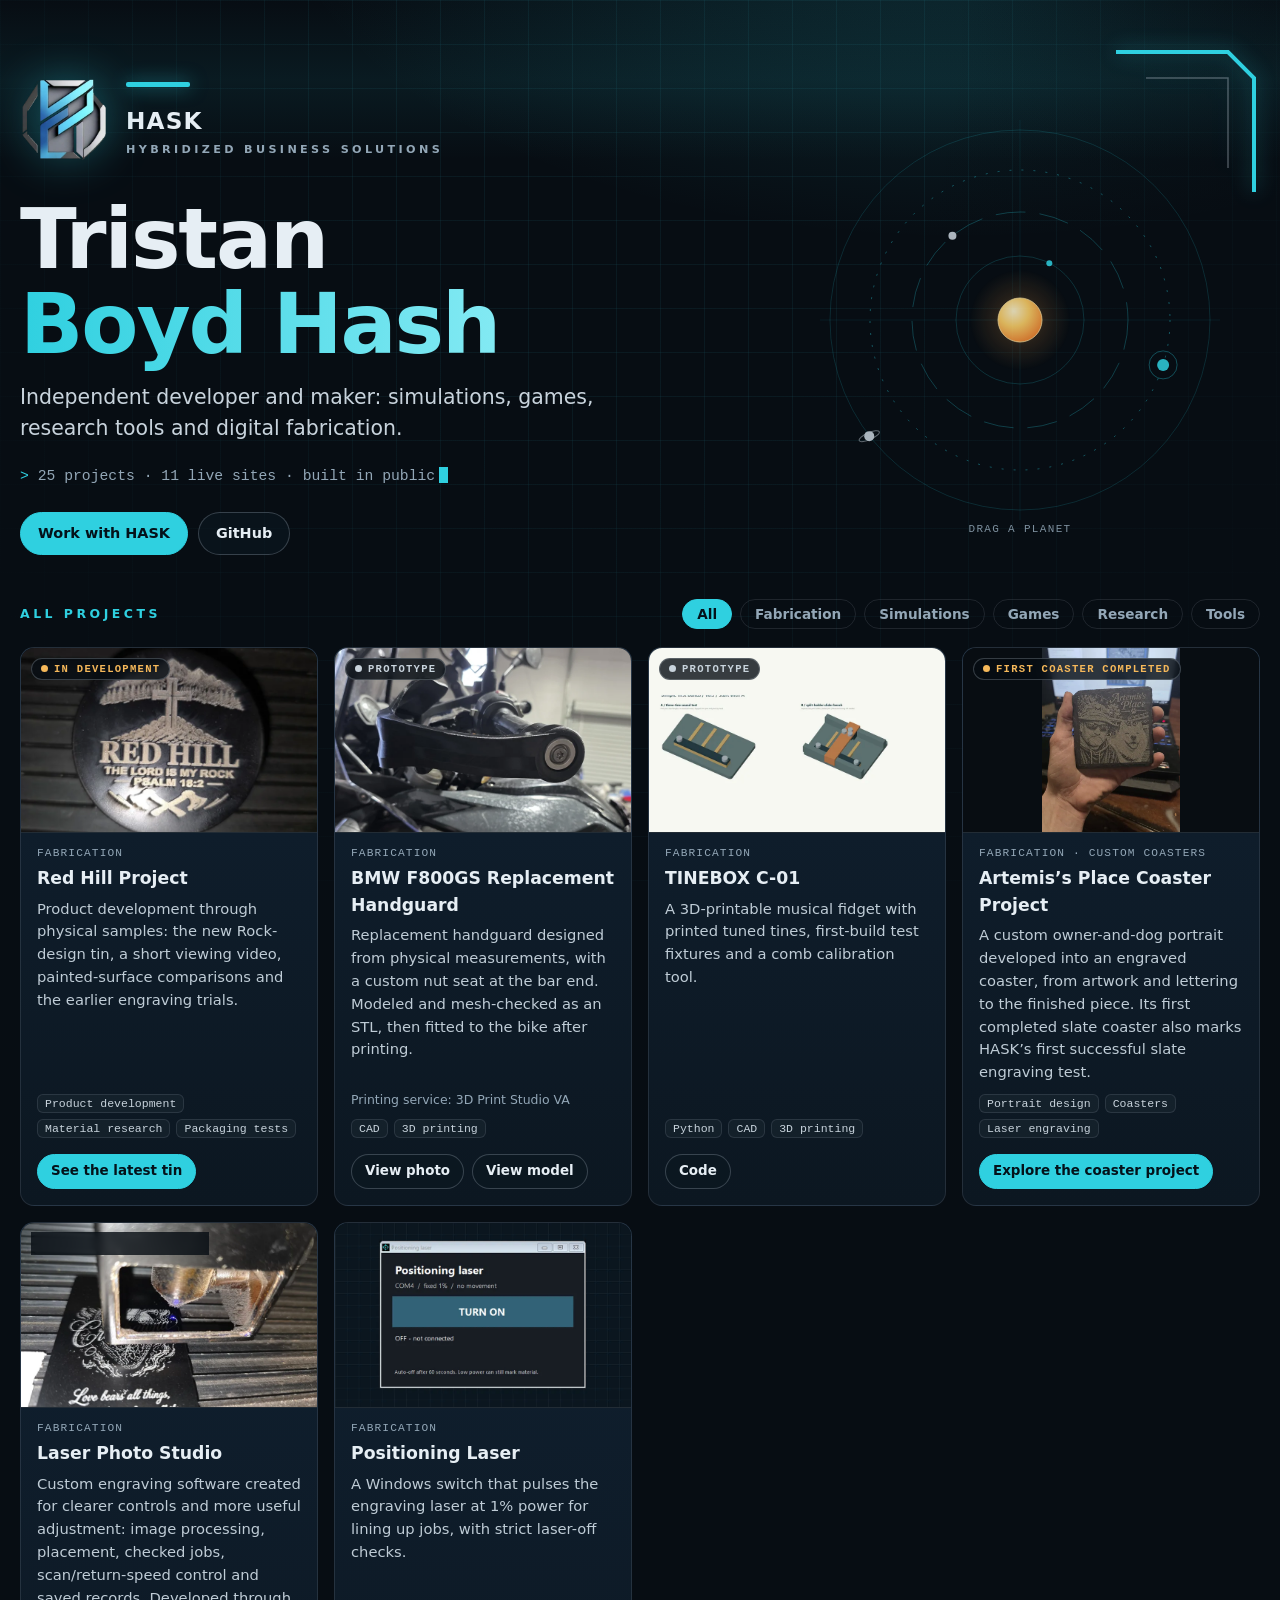
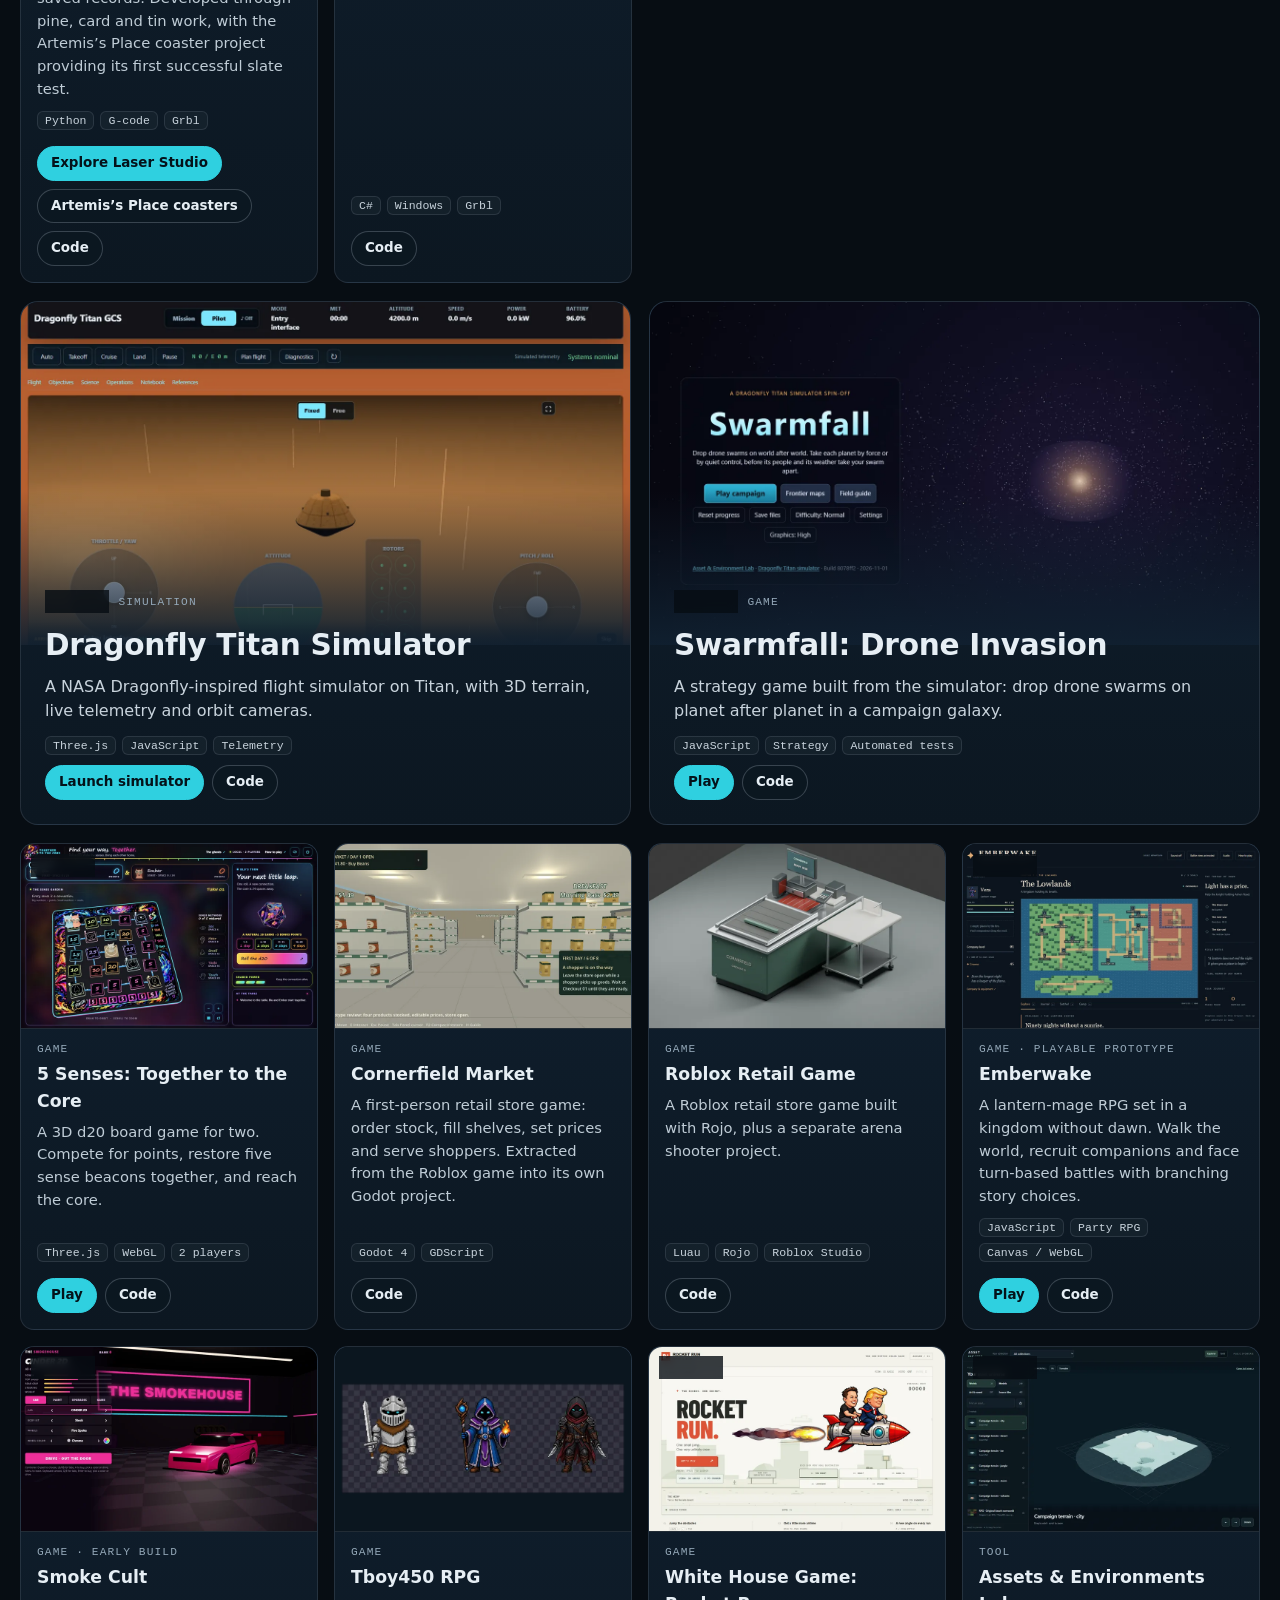
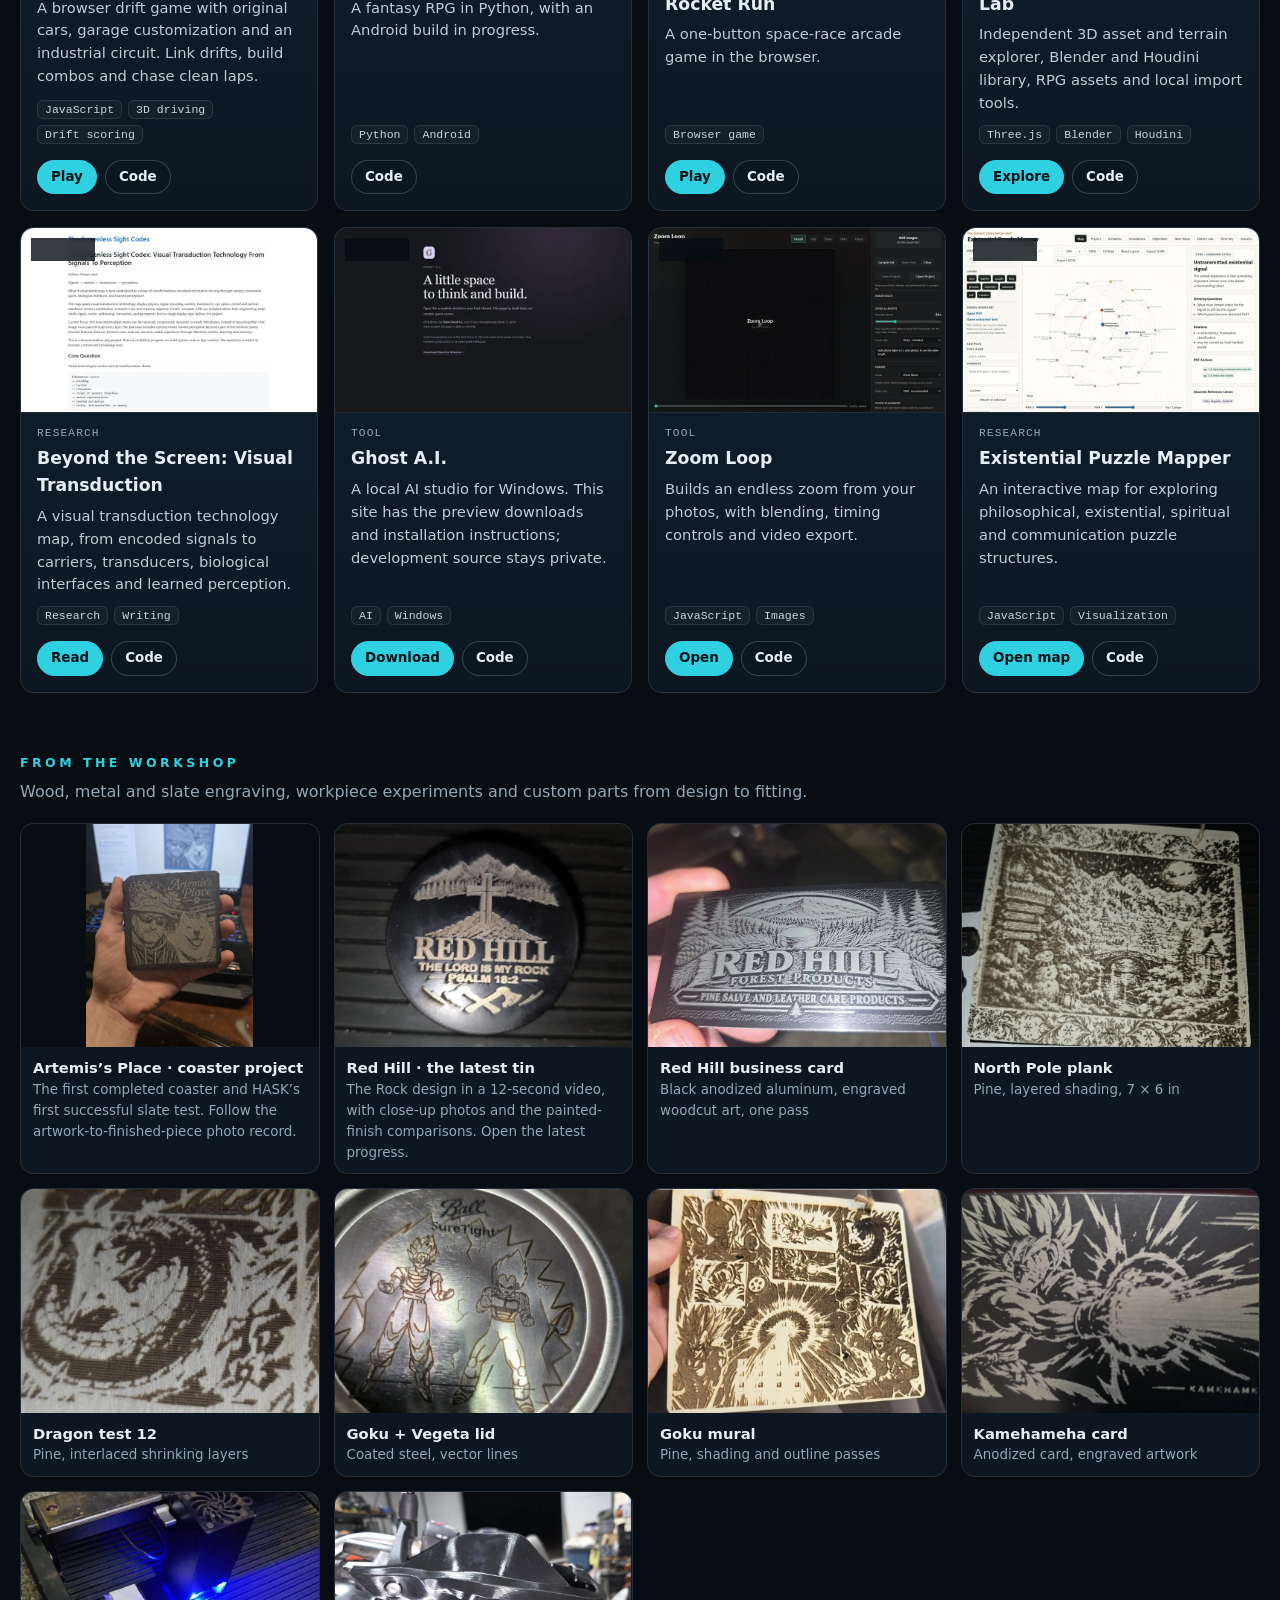
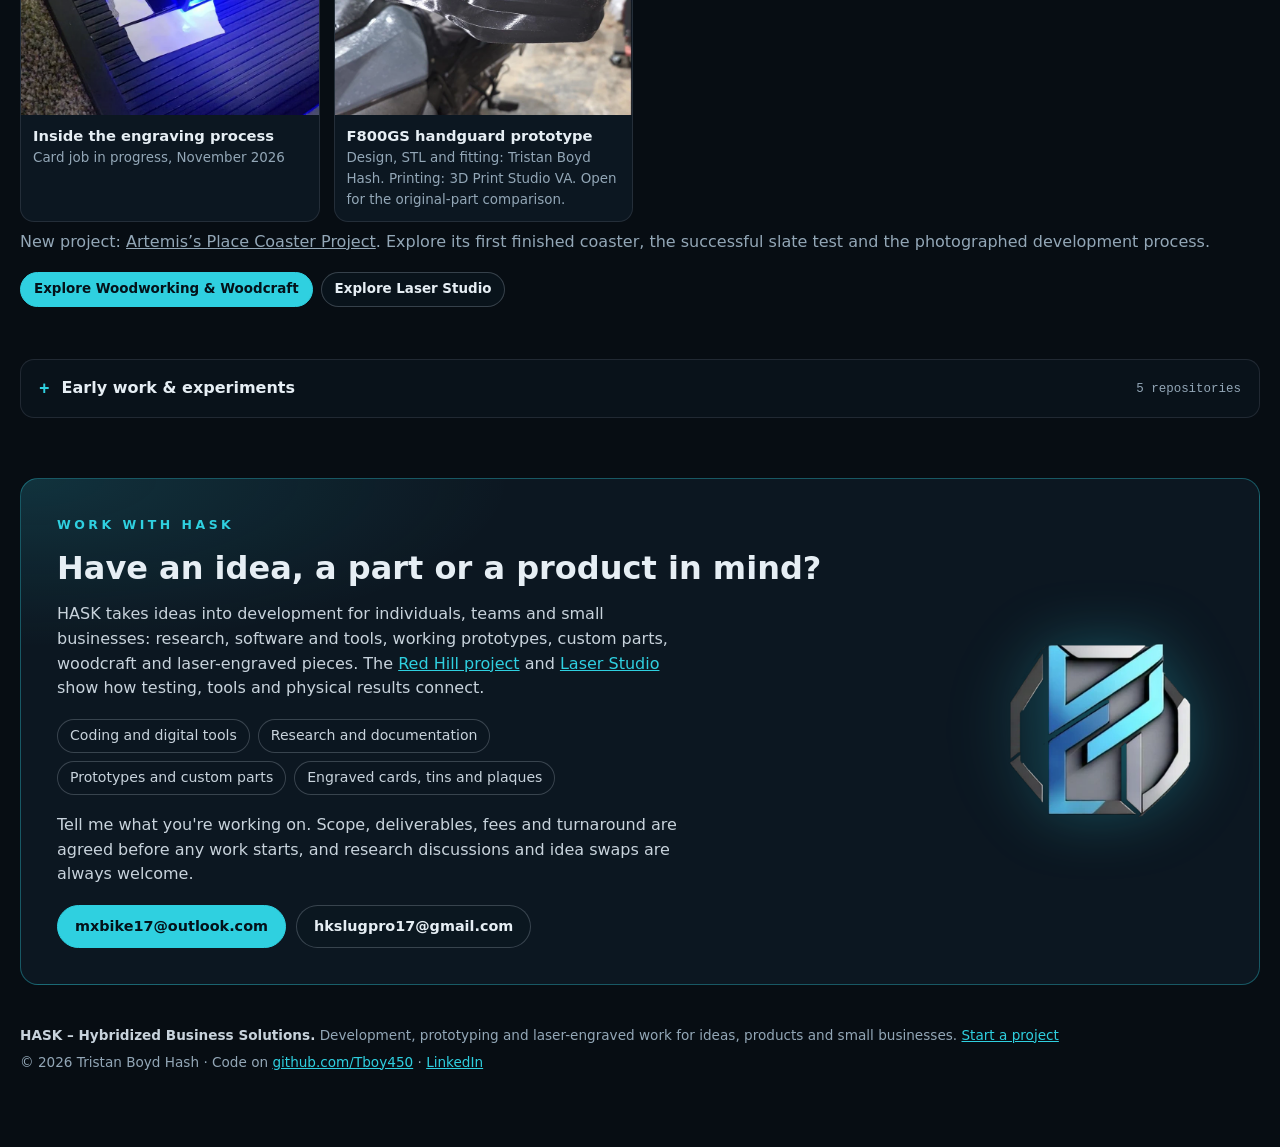
==== commit 02735083: "Present Artemis Place as a coaster project with a slate milestone" ====
--- a/index.html
+++ b/index.html
@@ -128,14 +128,24 @@
             <div class="links"><a class="btn" href="https://github.com/Tboy450/tinebox">Code</a></div>
           </div>
         </article>
+        <article class="card" data-cat="fabrication" data-project>
+          <a class="thumb" href="/laser-studio/#slate-coasters" tabindex="-1" aria-hidden="true"><img src="/assets/workshop/artemis-slate-finished-in-hand-20261117-t.webp" alt="" width="525" height="700" loading="lazy" style="object-fit:contain;background:#070d13" /><span class="badge dev">First coaster completed</span></a>
+          <div class="body">
+            <div class="meta"><span>Fabrication · Custom coasters</span></div>
+            <h3>Artemis’s Place Coaster Project</h3>
+            <p>A custom owner-and-dog portrait developed into an engraved coaster, from artwork and lettering to the finished piece. Its first completed slate coaster also marks HASK’s first successful slate engraving test.</p>
+            <ul class="tags"><li>Portrait design</li><li>Coasters</li><li>Laser engraving</li></ul>
+            <div class="links"><a class="btn primary" href="/laser-studio/#slate-coasters">Explore the coaster project</a></div>
+          </div>
+        </article>
         <article class="card" data-cat="fabrication" data-repo="laser-photo-studio" data-project>
           <a class="thumb" href="/laser-studio/" tabindex="-1" aria-hidden="true"><img src="/assets/shots/laser-photo-studio.webp" alt="" width="800" height="500" loading="lazy" /><span class="badge dev">Working application</span></a>
           <div class="body">
             <div class="meta"><span>Fabrication</span><span class="updated"></span></div>
             <h3>Laser Photo Studio</h3>
-            <p>Custom engraving software created for clearer controls and more useful adjustment: image processing, placement, checked jobs, scan/return-speed control and saved records. Developed through pine, card and tin work, with a completed portrait slate coaster now documented in photographs.</p>
+            <p>Custom engraving software created for clearer controls and more useful adjustment: image processing, placement, checked jobs, scan/return-speed control and saved records. Developed through pine, card and tin work, with the Artemis’s Place coaster project providing its first successful slate test.</p>
             <ul class="tags"><li>Python</li><li>G-code</li><li>Grbl</li></ul>
-            <div class="links"><a class="btn primary" href="/laser-studio/">Explore Laser Studio</a><a class="btn" href="/laser-studio/#slate-coasters">Slate coasters</a><a class="btn" href="https://github.com/Tboy450/laser-photo-studio">Code</a></div>
+            <div class="links"><a class="btn primary" href="/laser-studio/">Explore Laser Studio</a><a class="btn" href="/laser-studio/#slate-coasters">Artemis’s Place coasters</a><a class="btn" href="https://github.com/Tboy450/laser-photo-studio">Code</a></div>
           </div>
         </article>
         <article class="card" data-cat="fabrication" data-repo="positioning-laser" data-project>
@@ -301,7 +311,7 @@
         <h2 id="workshop-title">From the workshop</h2>
         <p class="sub">Wood, metal and slate engraving, workpiece experiments and custom parts from design to fitting.</p>
         <div class="strip">
-          <figure><a href="/laser-studio/#slate-coasters"><img src="/assets/workshop/artemis-slate-finished-in-hand-20261117-t.webp" alt="Actual completed Artemis’s Place portrait slate coaster held in a hand" width="525" height="700" loading="lazy" style="object-fit:contain;background:#070d13" /></a><figcaption><strong>Artemis’s Place · engraved slate</strong>A finished owner-and-dog portrait on natural slate. Open the blank-to-finished photo record.</figcaption></figure>
+          <figure><a href="/laser-studio/#slate-coasters"><img src="/assets/workshop/artemis-slate-finished-in-hand-20261117-t.webp" alt="Actual completed Artemis’s Place portrait slate coaster held in a hand" width="525" height="700" loading="lazy" style="object-fit:contain;background:#070d13" /></a><figcaption><strong>Artemis’s Place · coaster project</strong>The first completed coaster and HASK’s first successful slate test. Follow the artwork-to-finished-piece photo record.</figcaption></figure>
           <figure><a href="/red-hill/#latest-lid"><img src="/assets/workshop/red-hill-rock-lid-20261116-t.webp" alt="New Red Hill Rock-design tin with a black face and metallic cross and lettering" width="640" height="572" loading="lazy" /></a><figcaption><strong>Red Hill · the latest tin</strong>The Rock design in a 12-second video, with close-up photos and the painted-finish comparisons. Open the latest progress.</figcaption></figure>
           <figure><a href="/red-hill/#cards"><img src="/assets/workshop/red-hill-business-card.webp" alt="Red Hill Forest Products business card engraved on black anodized aluminum" width="800" height="600" loading="lazy" /></a><figcaption><strong>Red Hill business card</strong>Black anodized aluminum, engraved woodcut art, one pass</figcaption></figure>
           <figure><a href="/assets/workshop/north-pole-plank.webp"><img src="/assets/workshop/north-pole-plank.webp" alt="Laser-engraved North Pole scene on a pine plank" width="800" height="600" loading="lazy" /></a><figcaption><strong>North Pole plank</strong>Pine, layered shading, 7 × 6 in</figcaption></figure>
@@ -312,7 +322,7 @@
           <figure><a href="/assets/workshop/laser-process-full.webp"><img src="/assets/workshop/laser-process.webp" alt="Close-up of the diode laser engraving a card on its work bed" width="800" height="600" loading="lazy" /></a><figcaption><strong>Inside the engraving process</strong>Card job in progress, November 2026</figcaption></figure>
           <figure><a href="/assets/workshop/handguard-comparison.webp"><img src="/assets/workshop/handguard-design.webp" alt="Custom 3D-printed handguard fitted to a BMW F800GS motorcycle" width="800" height="600" loading="lazy" /></a><figcaption><strong>F800GS handguard prototype</strong>Design, STL and fitting: Tristan Boyd Hash. Printing: 3D Print Studio VA. Open for the original-part comparison.</figcaption></figure>
         </div>
-        <p class="sub">New physical sample: <a href="/laser-studio/#slate-coasters">Artemis’s Place engraved slate</a>, with actual before, process and finished photographs alongside the digital preparation.</p>
+        <p class="sub">New project: <a href="/laser-studio/#slate-coasters">Artemis’s Place Coaster Project</a>. Explore its first finished coaster, the successful slate test and the photographed development process.</p>
         <div class="links" style="margin-top:16px">
           <a class="btn primary" href="/woodworking/">Explore Woodworking &amp; Woodcraft</a>
           <a class="btn" href="/laser-studio/">Explore Laser Studio</a>
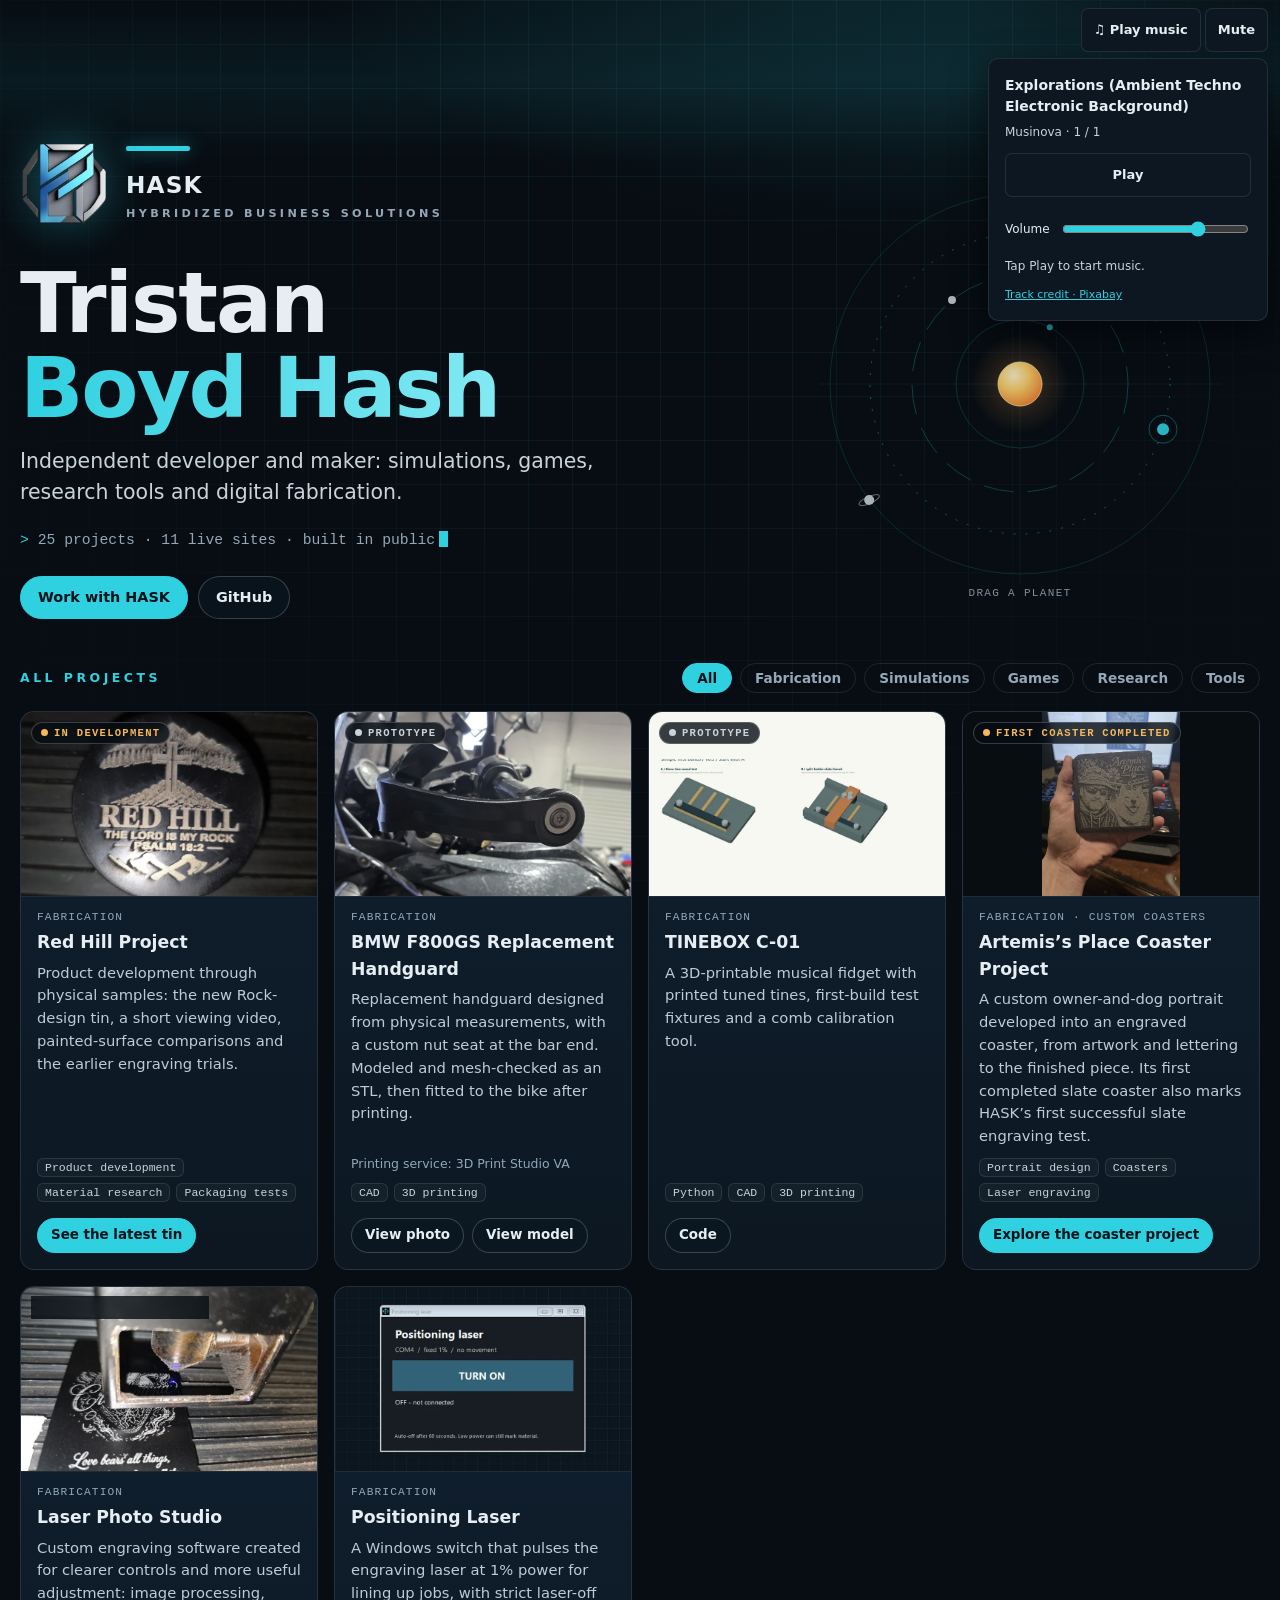
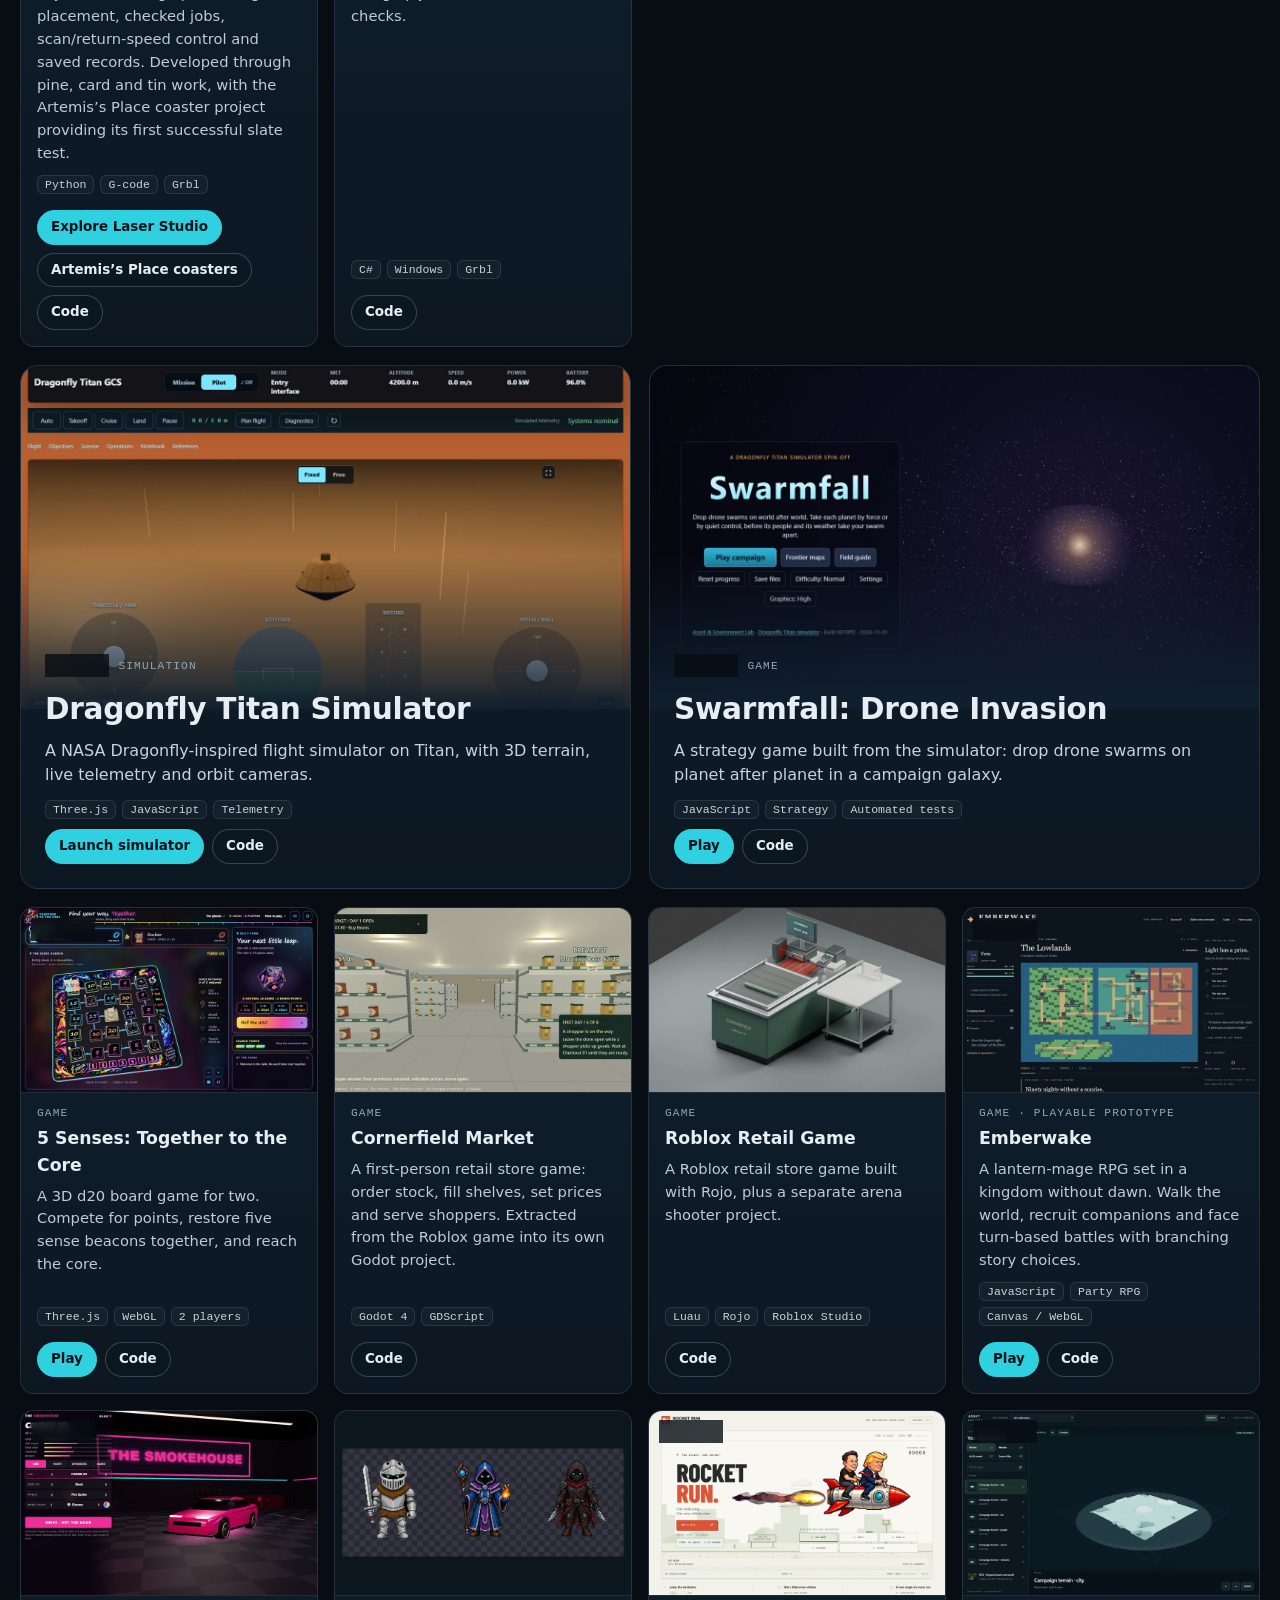
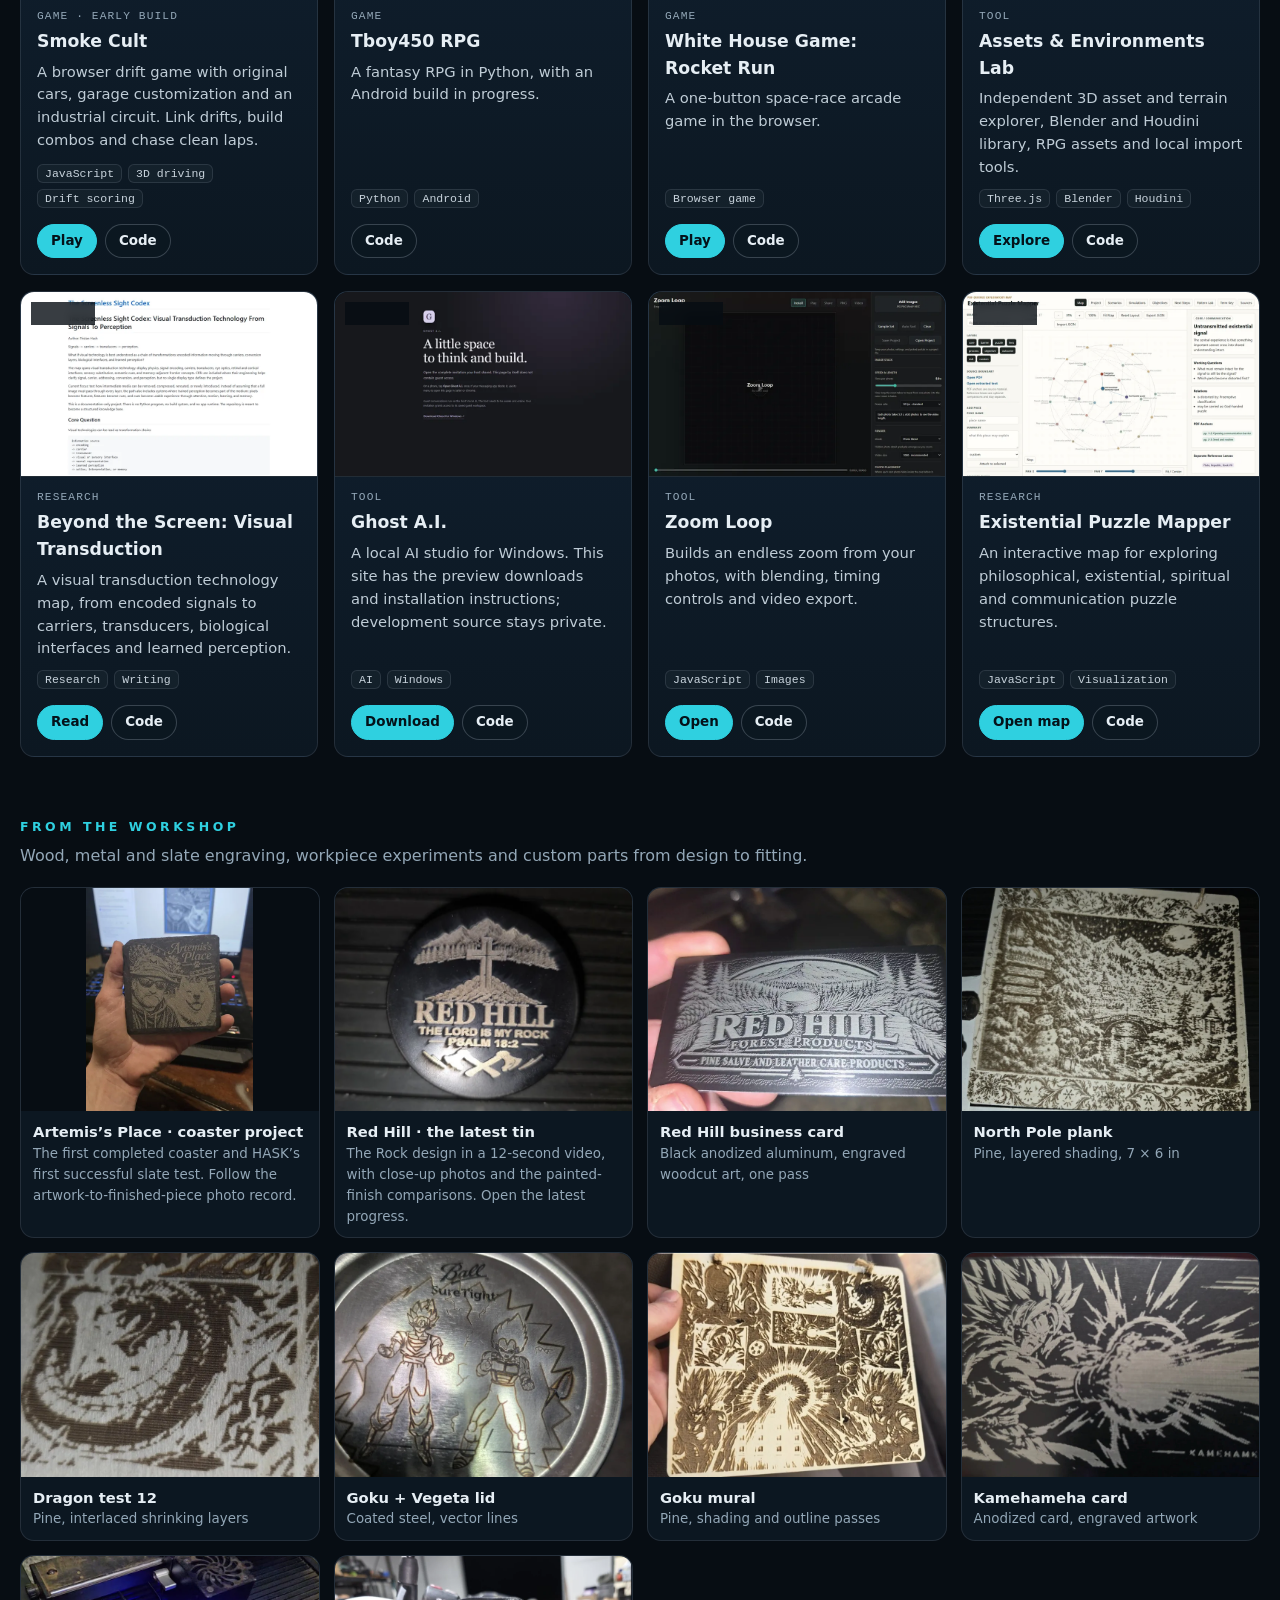
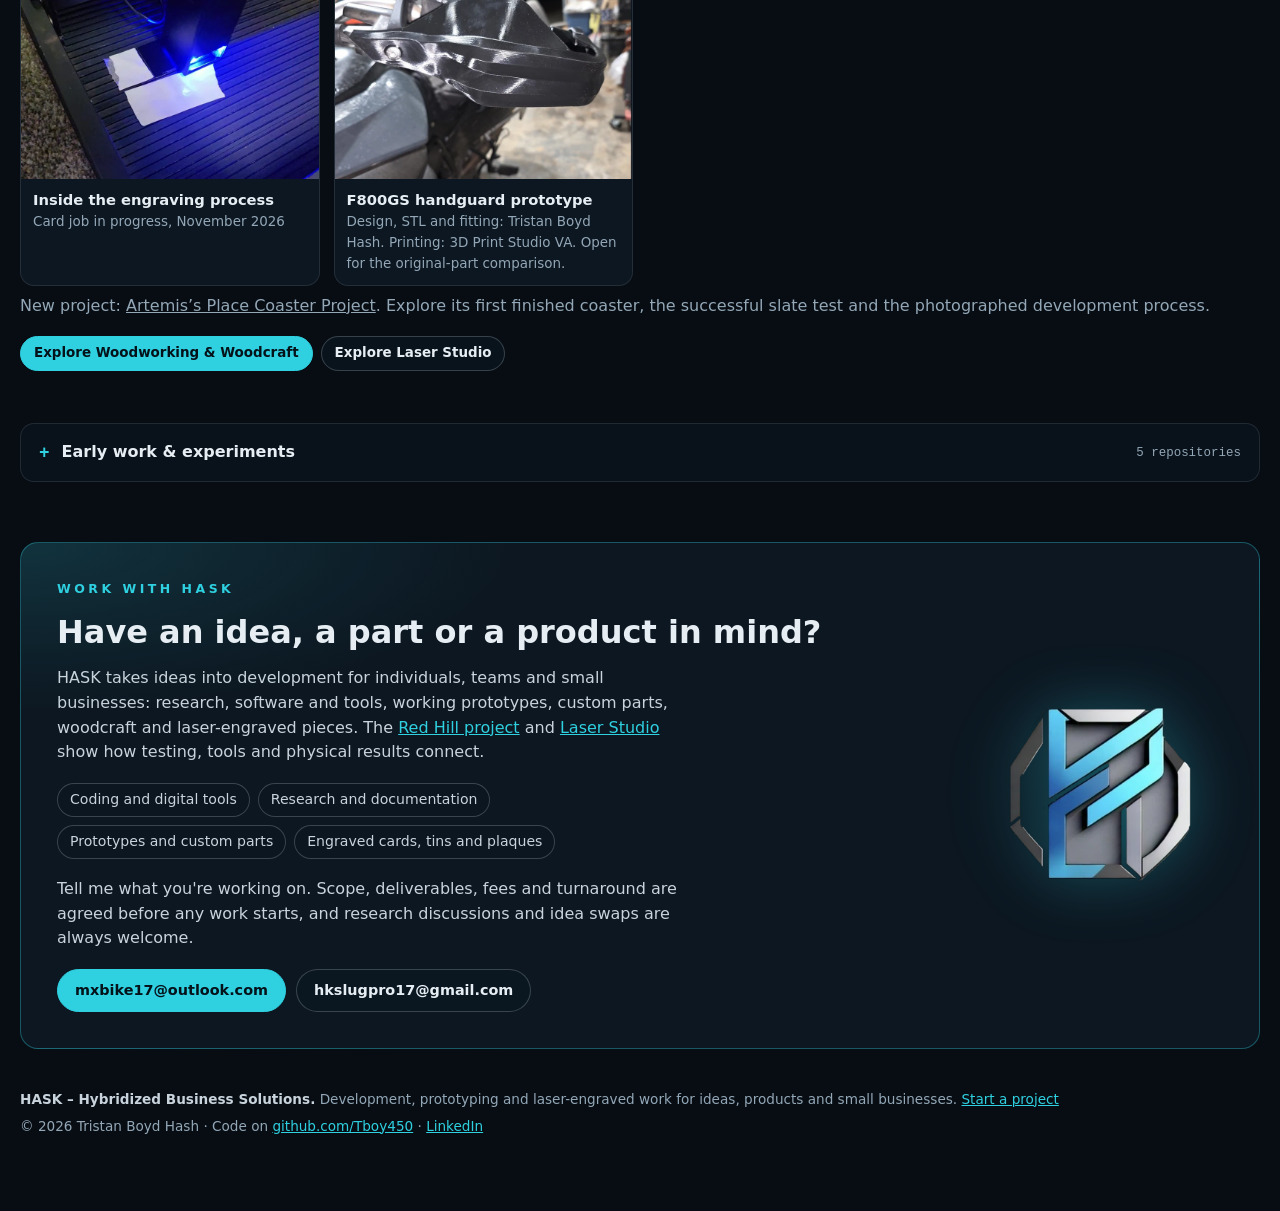
==== commit dcd5aecb: "Add Explorations music to the main HASK portfolio" ====
--- a/index.html
+++ b/index.html
@@ -22,8 +22,10 @@
     <meta name="twitter:card" content="summary_large_image" />
     <link rel="stylesheet" href="/assets/site.css?v=solar-touch-20261116" />
     <script src="/assets/site.js?v=solar-mobile-20261105" defer></script>
-  </head>
-  <body>
+    <link rel="stylesheet" href="/assets/red-hill-player.css?v=20261117-minimize" />
+  <link rel="stylesheet" href="/assets/hub-player.css?v=20261117" />
+</head>
+  <body class="hub-profile">
     <a class="skip" href="#projects">Skip to projects</a>
     <div class="bg" aria-hidden="true"></div>
 
@@ -363,5 +365,6 @@
       <p><strong>HASK – Hybridized Business Solutions.</strong> Development, prototyping and laser-engraved work for ideas, products and small businesses. <a href="#contact">Start a project</a></p>
       <p>© 2026 Tristan Boyd Hash · Code on <a href="https://github.com/Tboy450">github.com/Tboy450</a> · <a href="https://www.linkedin.com/in/tristan-boyd-hash-9b79b735a/">LinkedIn</a></p>
     </footer>
-  </body>
+    <script src="/assets/red-hill-player.js?v=20261117-hub" data-audio-base="audio/portfolio/" data-track-id="476630" data-track-title="Explorations (Ambient Techno Electronic Background)" data-track-artist="Musinova" data-track-source="https://pixabay.com/music/ambient-explorations-ambient-techno-electronic-background-476630/" data-audio-label="HASK portfolio background music"></script>
+</body>
 </html>
--- a/assets/red-hill-player.css
+++ b/assets/red-hill-player.css
@@ -0,0 +1,19 @@
+.rh-music { position:fixed; top:max(8px,env(safe-area-inset-top)); right:max(12px,env(safe-area-inset-right)); z-index:20; width:min(280px,calc(100vw - 24px)); color:#efe3ce; font:14px/1.5 system-ui,sans-serif; pointer-events:none; }
+.music-handle { display:flex; justify-content:flex-end; gap:4px; pointer-events:auto; }
+.rh-music button { min-height:44px; min-width:44px; border:1px solid #766c59; border-radius:7px; background:#15221f; color:#efe3ce; font:600 13px/1.3 system-ui,sans-serif; padding:8px 12px; cursor:pointer; }
+.rh-music button:hover { background:#294139; }.rh-music button:focus-visible,.rh-music input:focus-visible,.rh-music a:focus-visible { outline:2px solid #f8e5b7; outline-offset:3px; }
+#music-controls { margin-top:6px; padding:16px; border:1px solid #766c59; border-radius:10px; background:#101c19; box-shadow:0 12px 35px #0008; pointer-events:auto; max-height:calc(100dvh - 90px); overflow:auto; }
+#music-controls[hidden] { display:none; }.music-title { font-weight:700; margin:0 0 6px; }.music-artist { font-size:12px;color:#b6b9ac;margin:0 0 12px; }
+.music-buttons { display:flex; gap:8px; }.music-play { flex:1; }.music-volume { display:flex; align-items:center; gap:10px; margin-top:12px; font-size:12px; }.music-volume input { min-width:0; width:100%; height:36px; accent-color:#d5bd8c; }
+.music-state { font-size:12px; color:#c4c8bb; margin:8px 0; }.music-credit { color:#dbcaa8;font-size:11px; }
+/* Leave a dedicated top rail above the sticky page navigation. */
+body:has(.rh-music) { padding-top:var(--music-rail,60px); }
+body:has(.rh-music) .tabs { top:var(--music-rail,60px); }
+body:has(.rh-music) .knowledge-nav { top:calc(var(--music-rail,60px) + 65px); }
+body:has(.rh-music) .rh [id] { scroll-margin-top:calc(var(--music-rail,60px) + 85px); }
+body:has(.rh-music) .rh .knowledge-panel { scroll-margin-top:calc(var(--music-rail,60px) + 150px); }
+@media(max-width:760px) { body:has(.rh-music) .rh .knowledge-panel { scroll-margin-top:calc(var(--music-rail,60px) + 200px); } }
+@media(prefers-reduced-motion:reduce) { .rh-music * { animation:none!important; transition:none!important; } }
+
+.music-panel-header { display:none; }
+@media(max-width:760px) { .music-panel-header { display:flex; align-items:center; justify-content:space-between; gap:8px; margin:0 0 12px; color:#b6b9ac; font-size:12px; } }
--- a/assets/hub-player.css
+++ b/assets/hub-player.css
@@ -0,0 +1,10 @@
+.hub-profile:has(.rh-music) { padding-top:max(64px,calc(env(safe-area-inset-top) + 56px)); }
+.hub-profile .rh-music { color:var(--text); }
+.hub-profile .rh-music button { border-color:var(--line); background:#0c1721; color:var(--text); }
+.hub-profile .rh-music button:hover { background:#16303b; }
+.hub-profile .rh-music button:focus-visible,.hub-profile .rh-music input:focus-visible,.hub-profile .rh-music a:focus-visible { outline-color:var(--cyan); }
+.hub-profile #music-controls { background:#0c1721; border-color:var(--line); }
+.hub-profile .music-artist,.hub-profile .music-panel-header,.hub-profile .music-state { color:var(--silver); }
+.hub-profile .music-credit { color:var(--cyan); }
+.hub-profile .music-volume input { accent-color:var(--cyan); }
+.hub-profile .music-buttons [hidden] { display:none; }
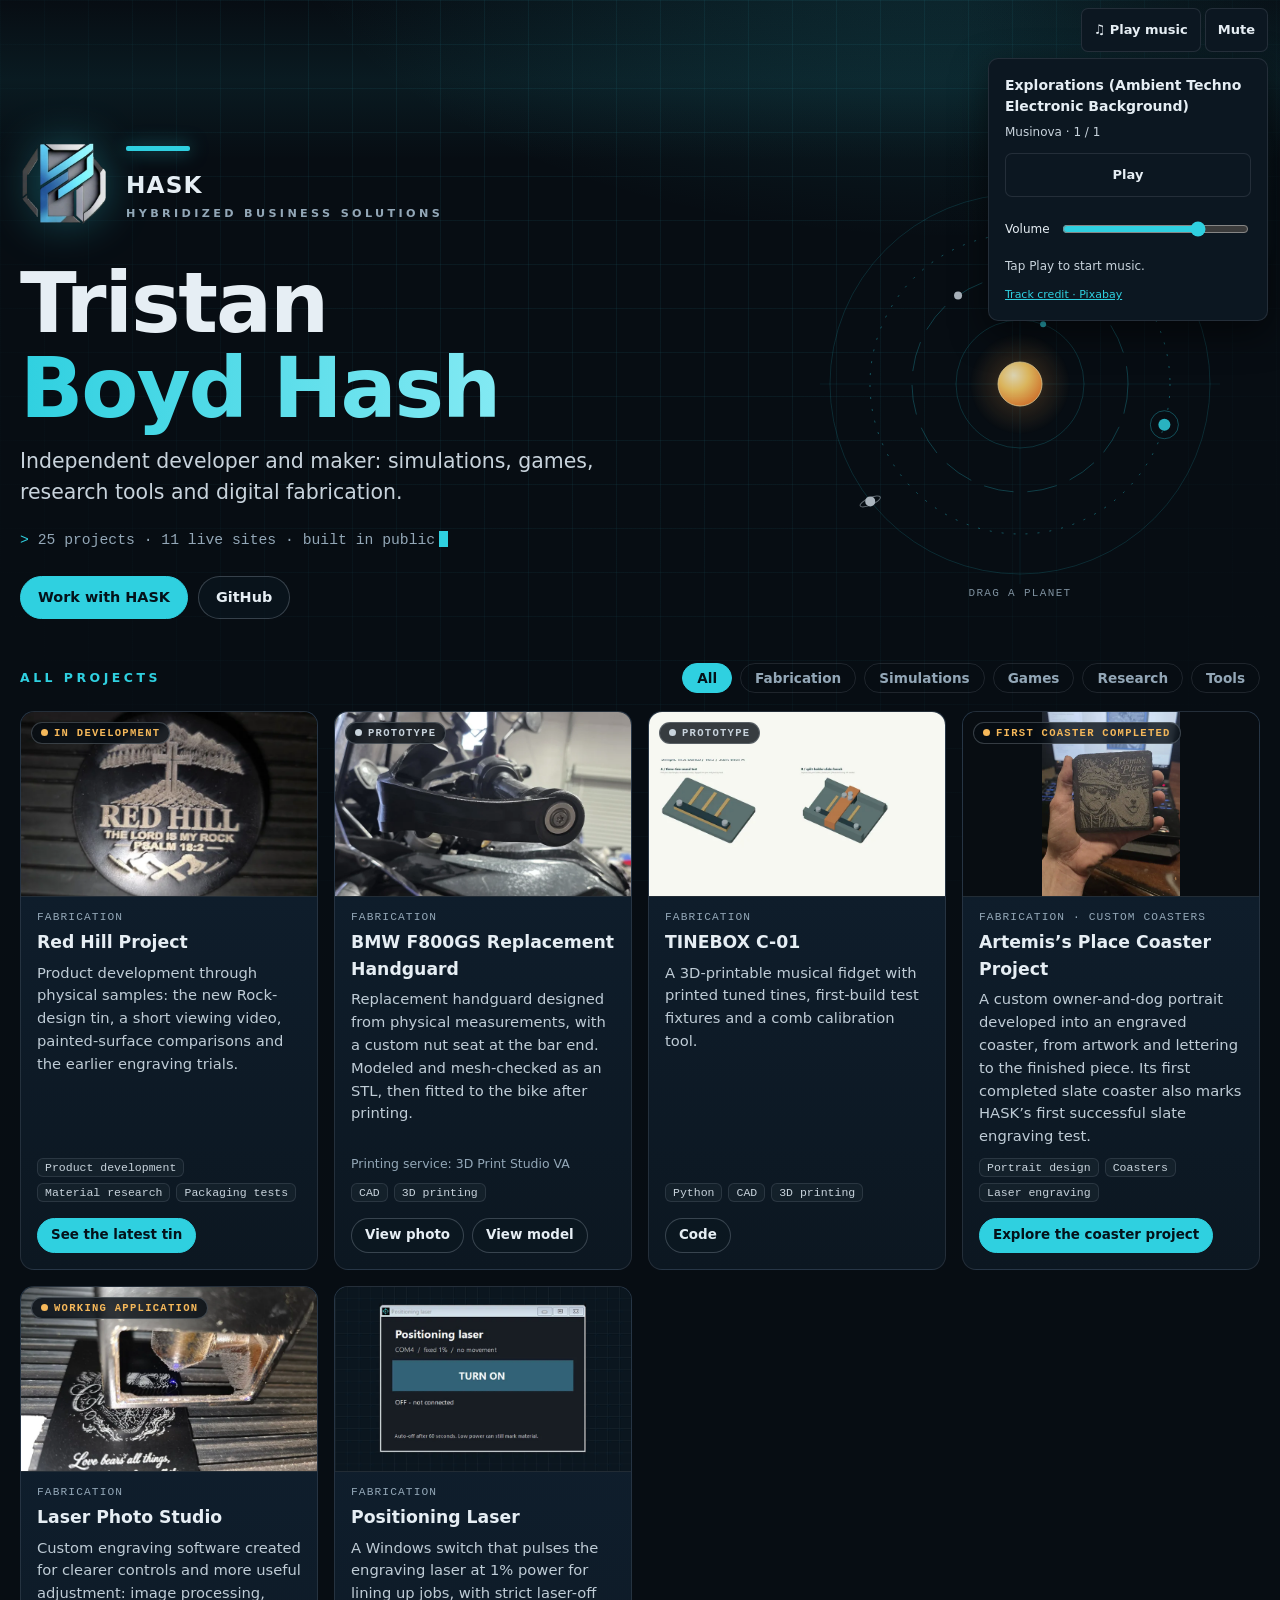
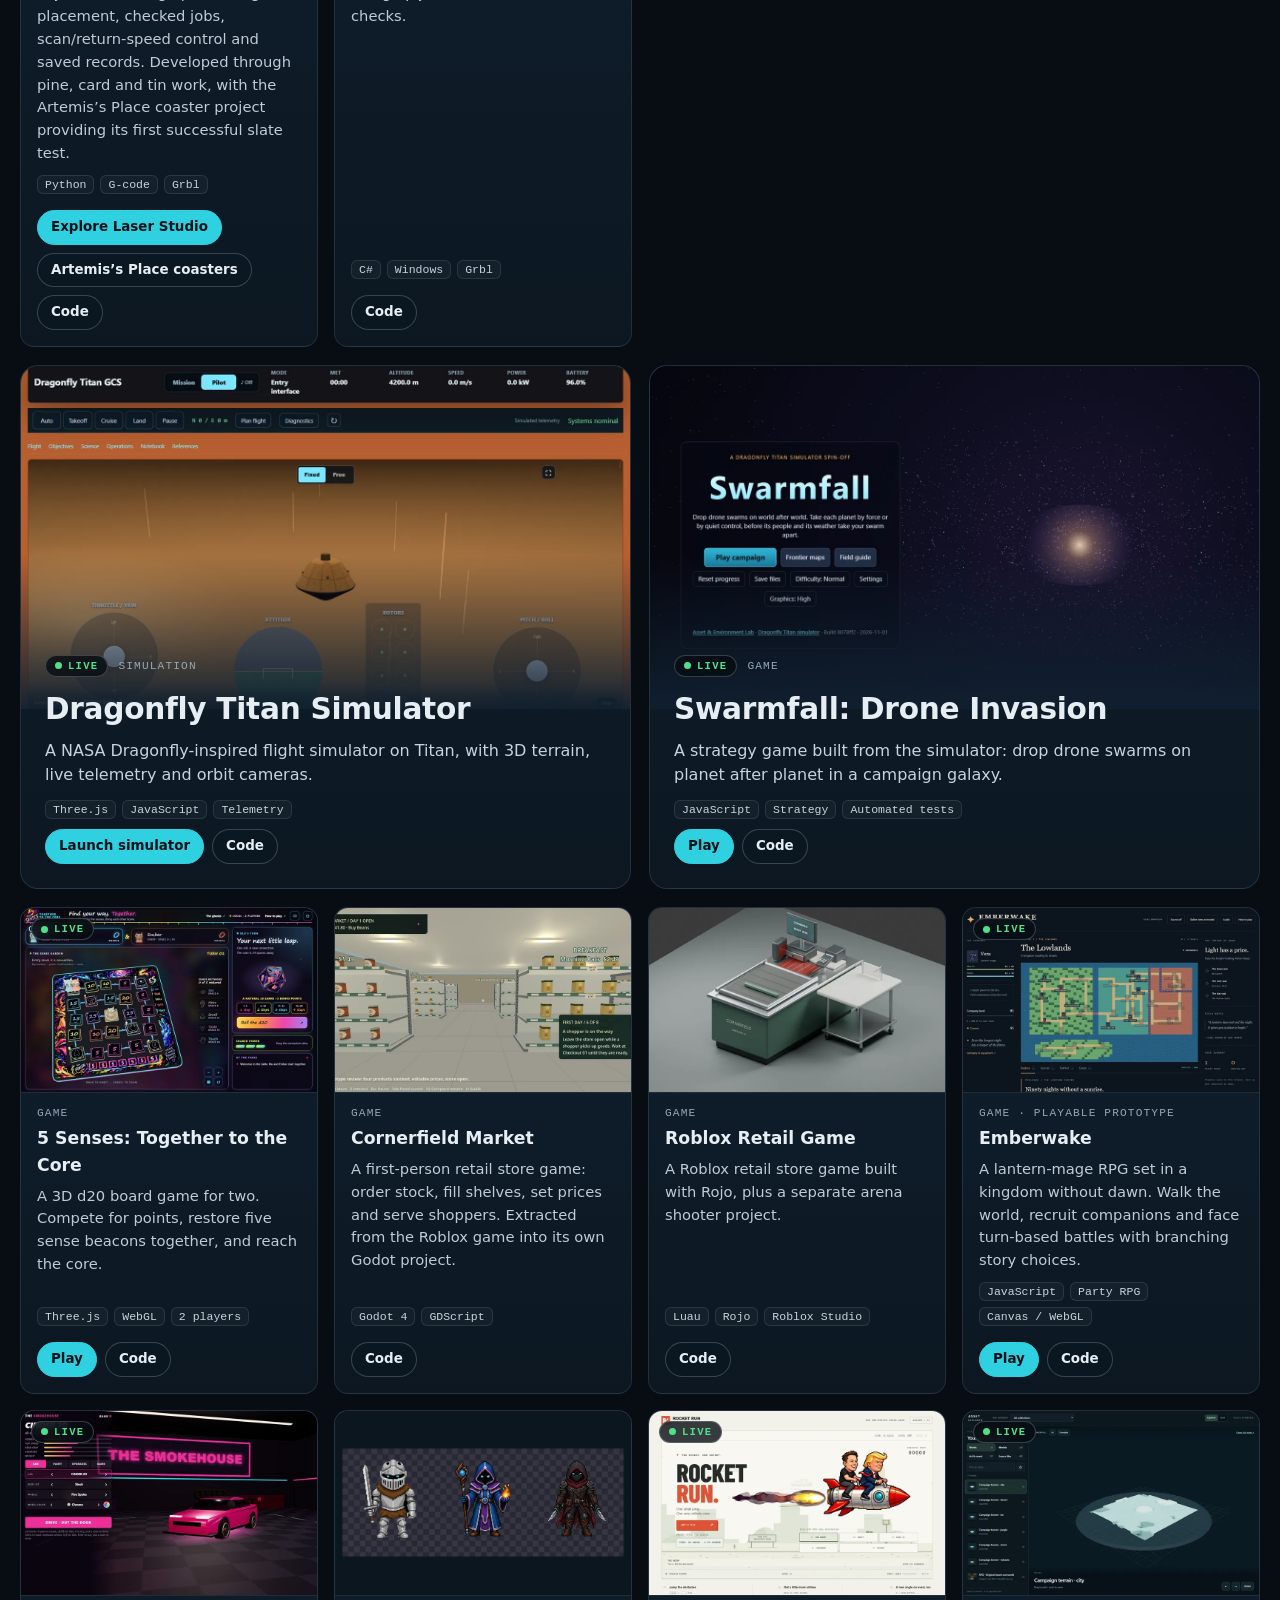
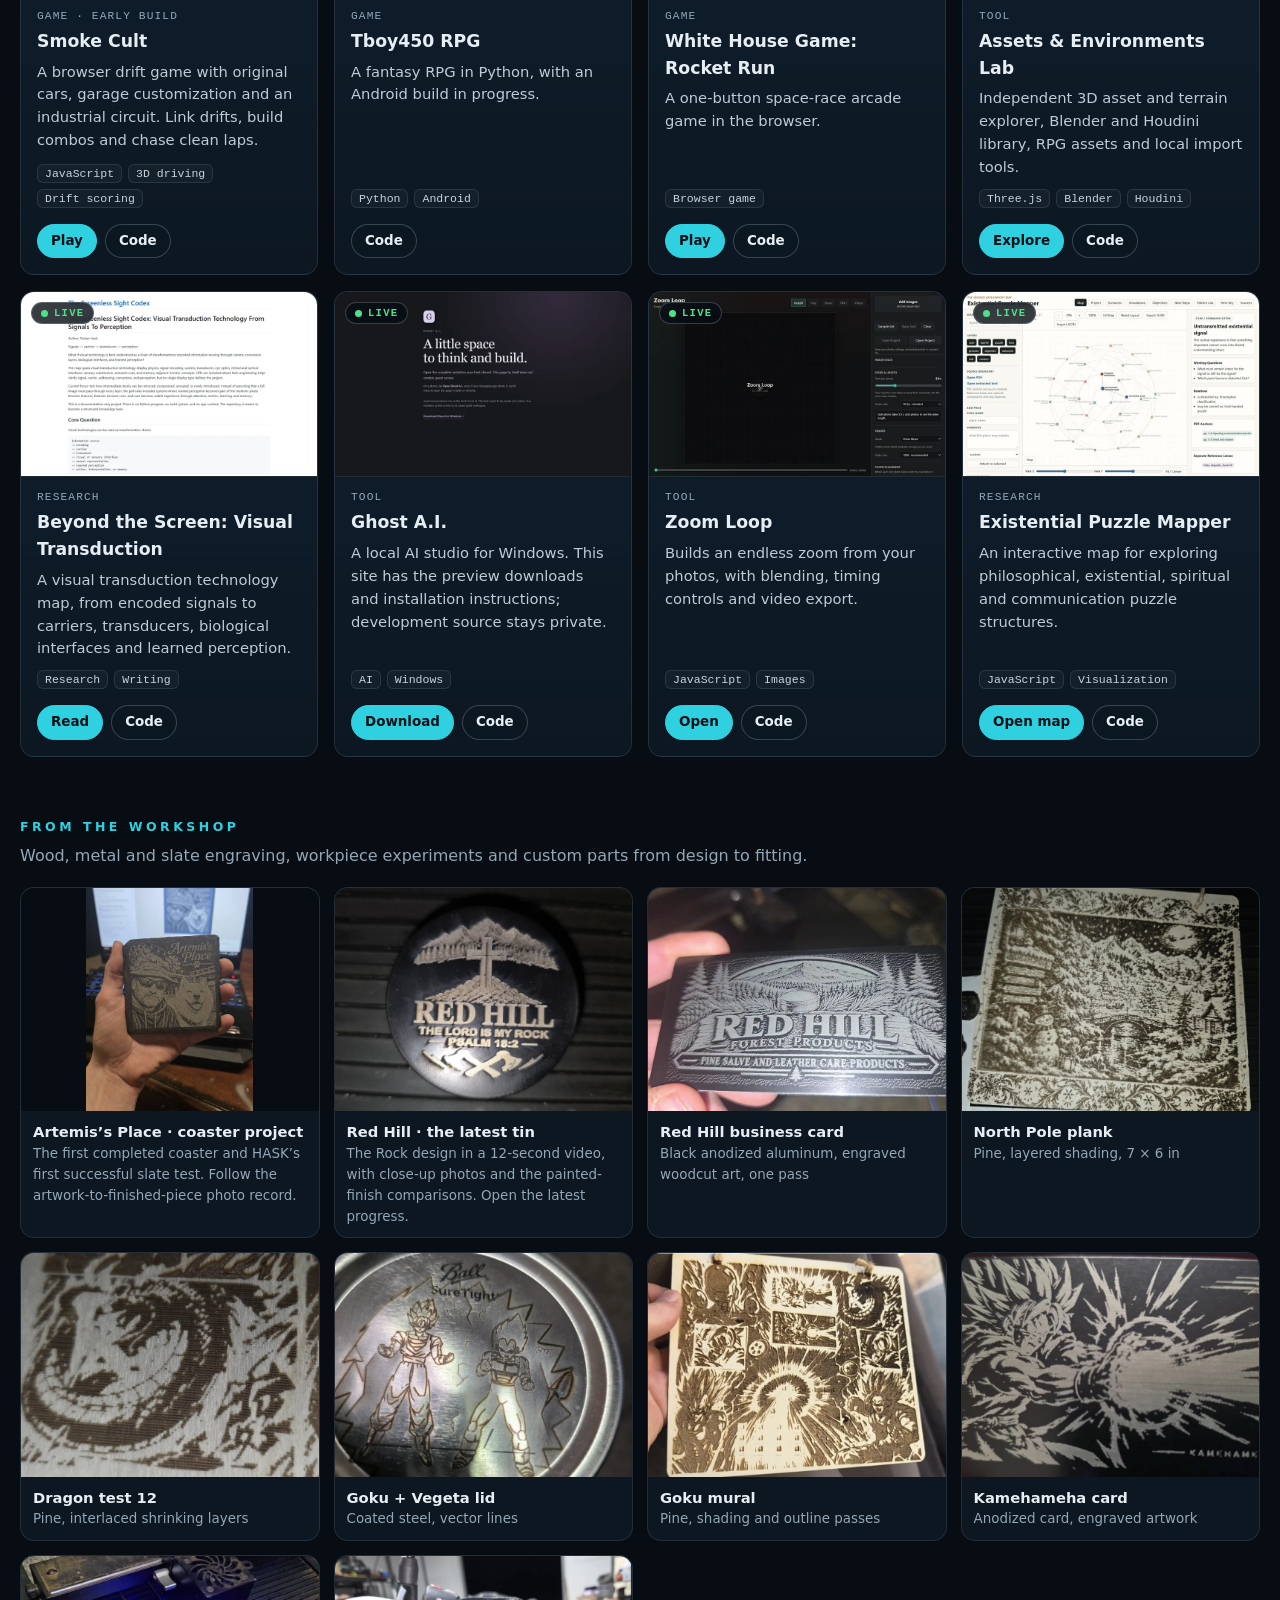
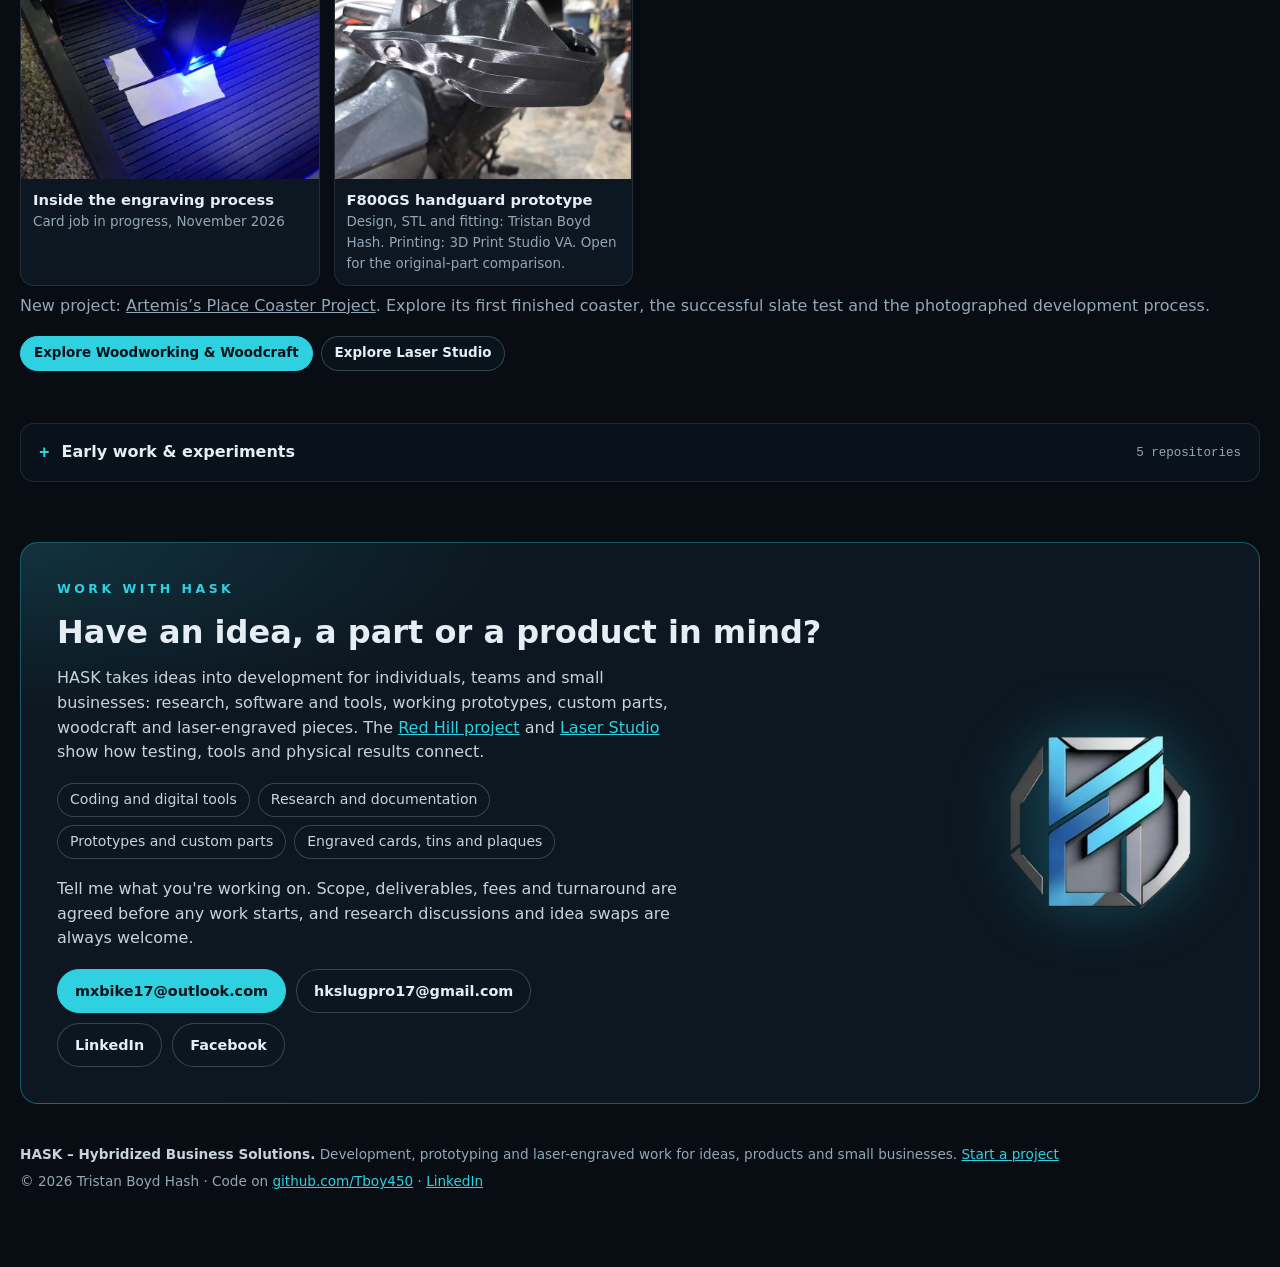
==== commit 582b12b0: "Sync Studio development status and add social contact links" ====
--- a/index.html
+++ b/index.html
@@ -20,7 +20,7 @@
     <meta property="og:image:height" content="630" />
     <meta property="og:image:alt" content="Tristan Boyd Hash projects: the Dragonfly simulator, Swarmfall, 5 Senses and laser engraving" />
     <meta name="twitter:card" content="summary_large_image" />
-    <link rel="stylesheet" href="/assets/site.css?v=solar-touch-20261116" />
+    <link rel="stylesheet" href="/assets/site.css?v=contact-20261117" />
     <script src="/assets/site.js?v=solar-mobile-20261105" defer></script>
     <link rel="stylesheet" href="/assets/red-hill-player.css?v=20261117-minimize" />
   <link rel="stylesheet" href="/assets/hub-player.css?v=20261117" />
@@ -358,6 +358,10 @@
           <a class="btn primary" href="mailto:mxbike17@outlook.com">mxbike17@outlook.com</a>
           <a class="btn" href="mailto:hkslugpro17@gmail.com">hkslugpro17@gmail.com</a>
         </div>
+        <nav class="cta contact-social" aria-label="HASK social profiles">
+          <a class="btn" href="https://www.linkedin.com/in/tristan-boyd-hash-9b79b735a/">LinkedIn</a>
+          <a class="btn" href="https://www.facebook.com/profile.php?id=61590130510425">Facebook</a>
+        </nav>
       </section>
     </main>
 
--- a/assets/site.css
+++ b/assets/site.css
@@ -277,6 +277,8 @@
   background: radial-gradient(700px 240px at 0% 0%, rgba(47, 208, 224, 0.15), transparent 70%), var(--panel);
 }
 .contact h3 { margin: 10px 0 8px; font-size: clamp(1.4rem, 3vw, 2rem); }
+.contact .cta .btn { min-height: 44px; display: inline-flex; align-items: center; }
+.contact-social { margin-top: 10px; }
 .contact p { max-width: 62ch; margin: 0 0 18px; color: var(--silver); }
 .contact-emblem { position: absolute; top: 50%; right: clamp(24px, 5vw, 64px); width: 190px; height: 190px; transform: translateY(-50%); filter: drop-shadow(0 0 30px rgba(47, 208, 224, 0.3)); }
 footer { padding: 40px 0 56px; color: var(--muted); font-size: 0.85rem; }
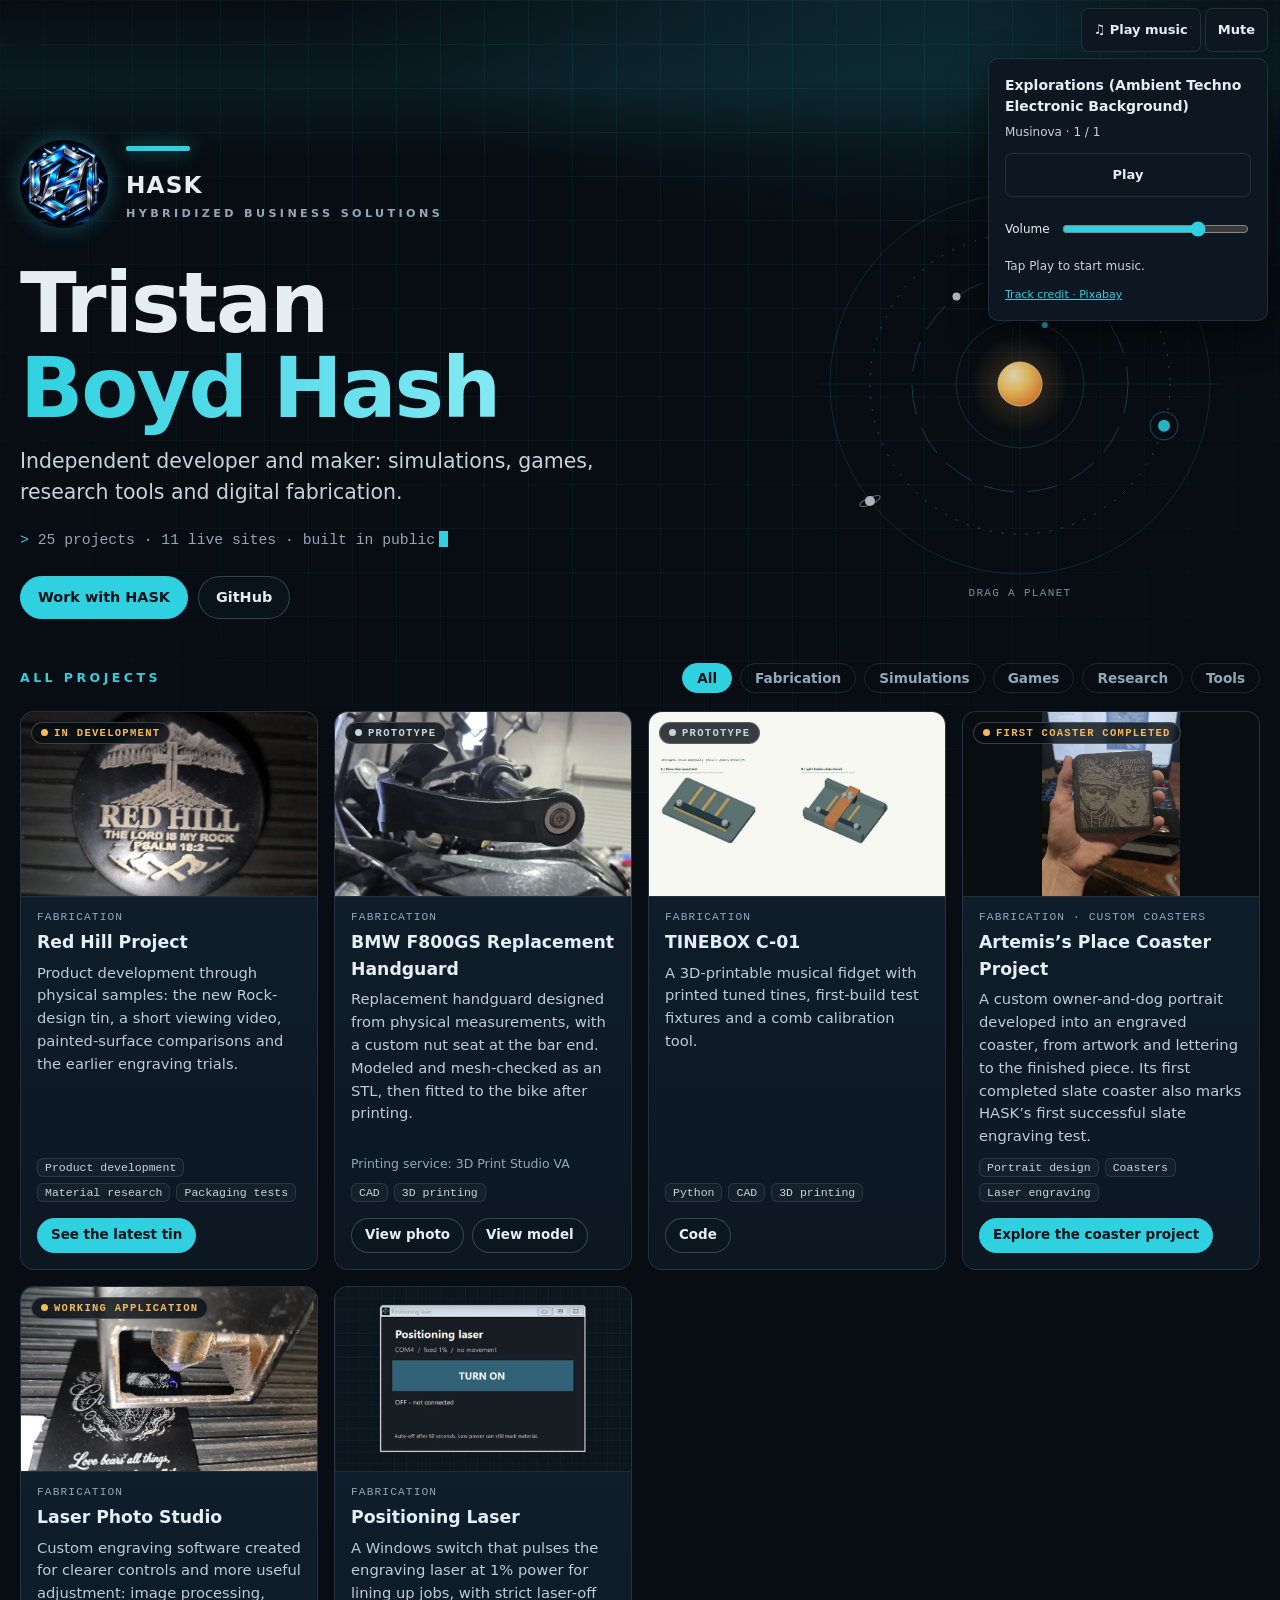
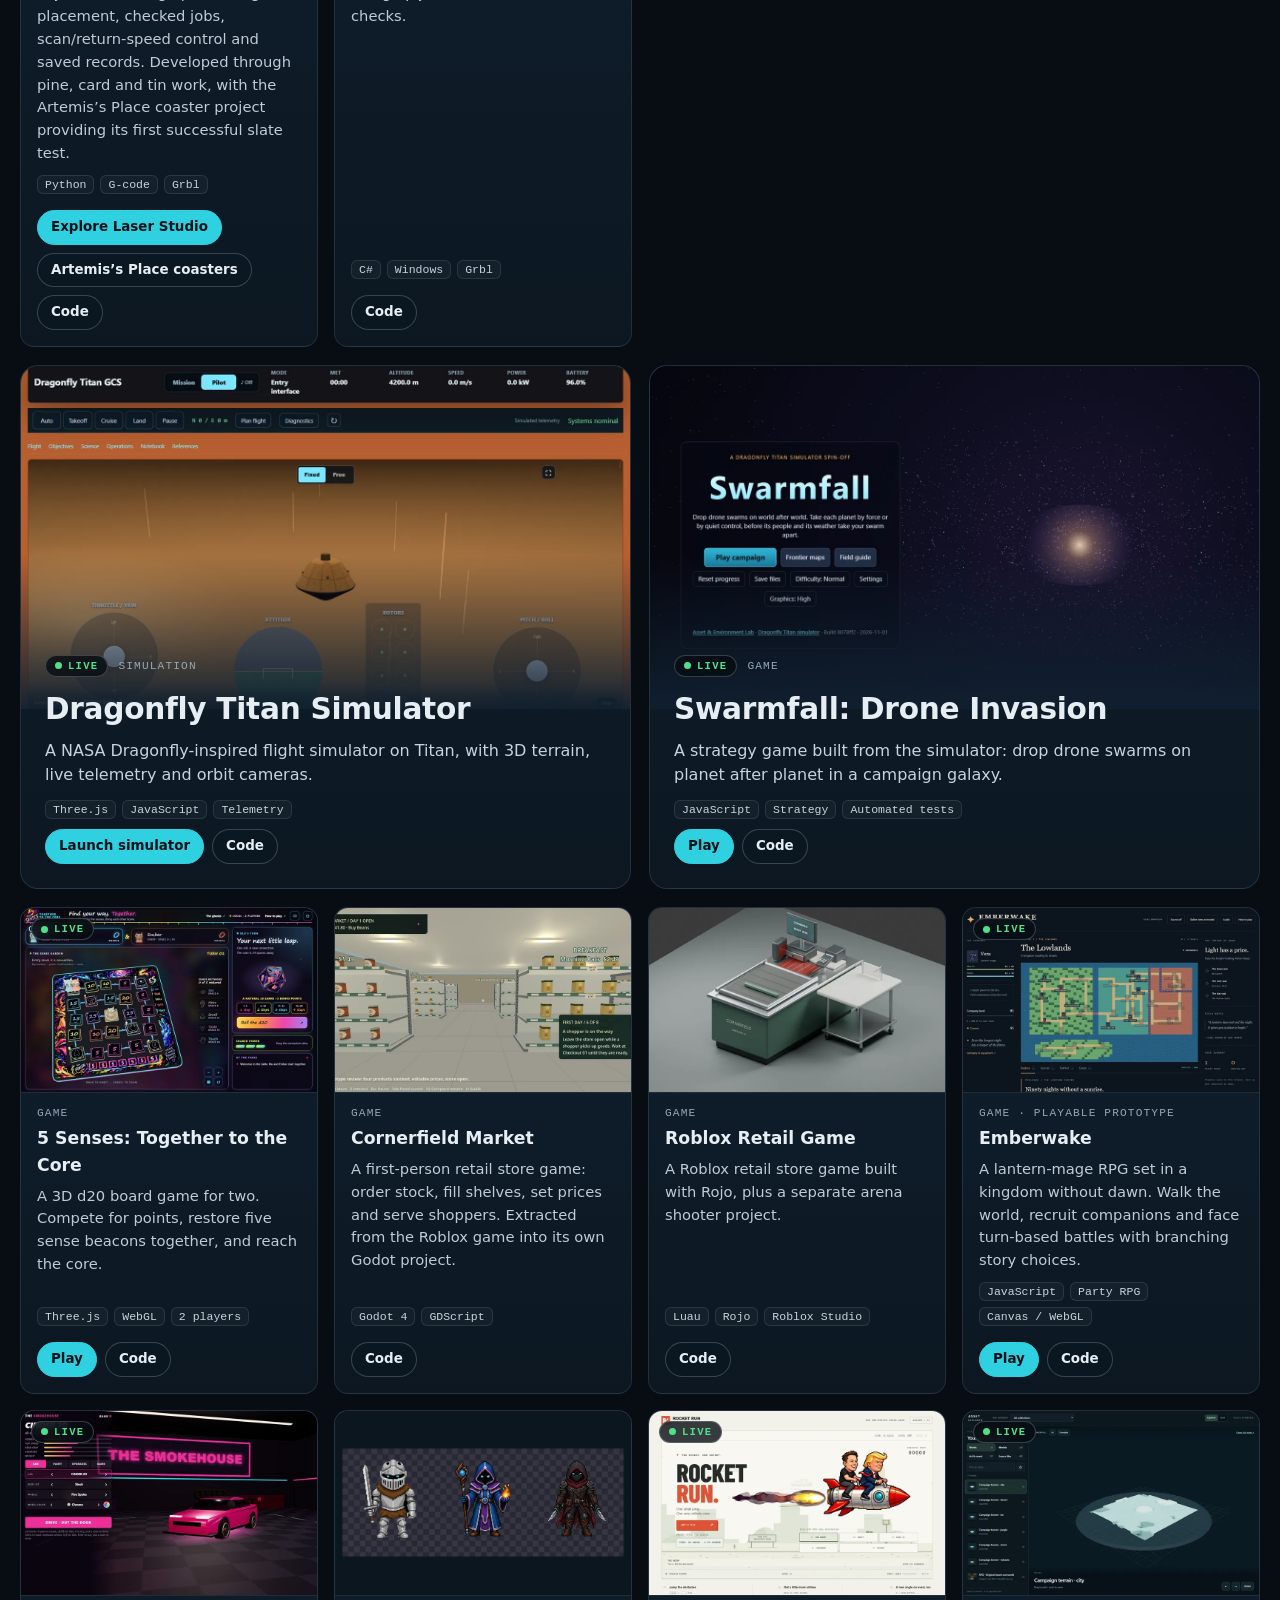
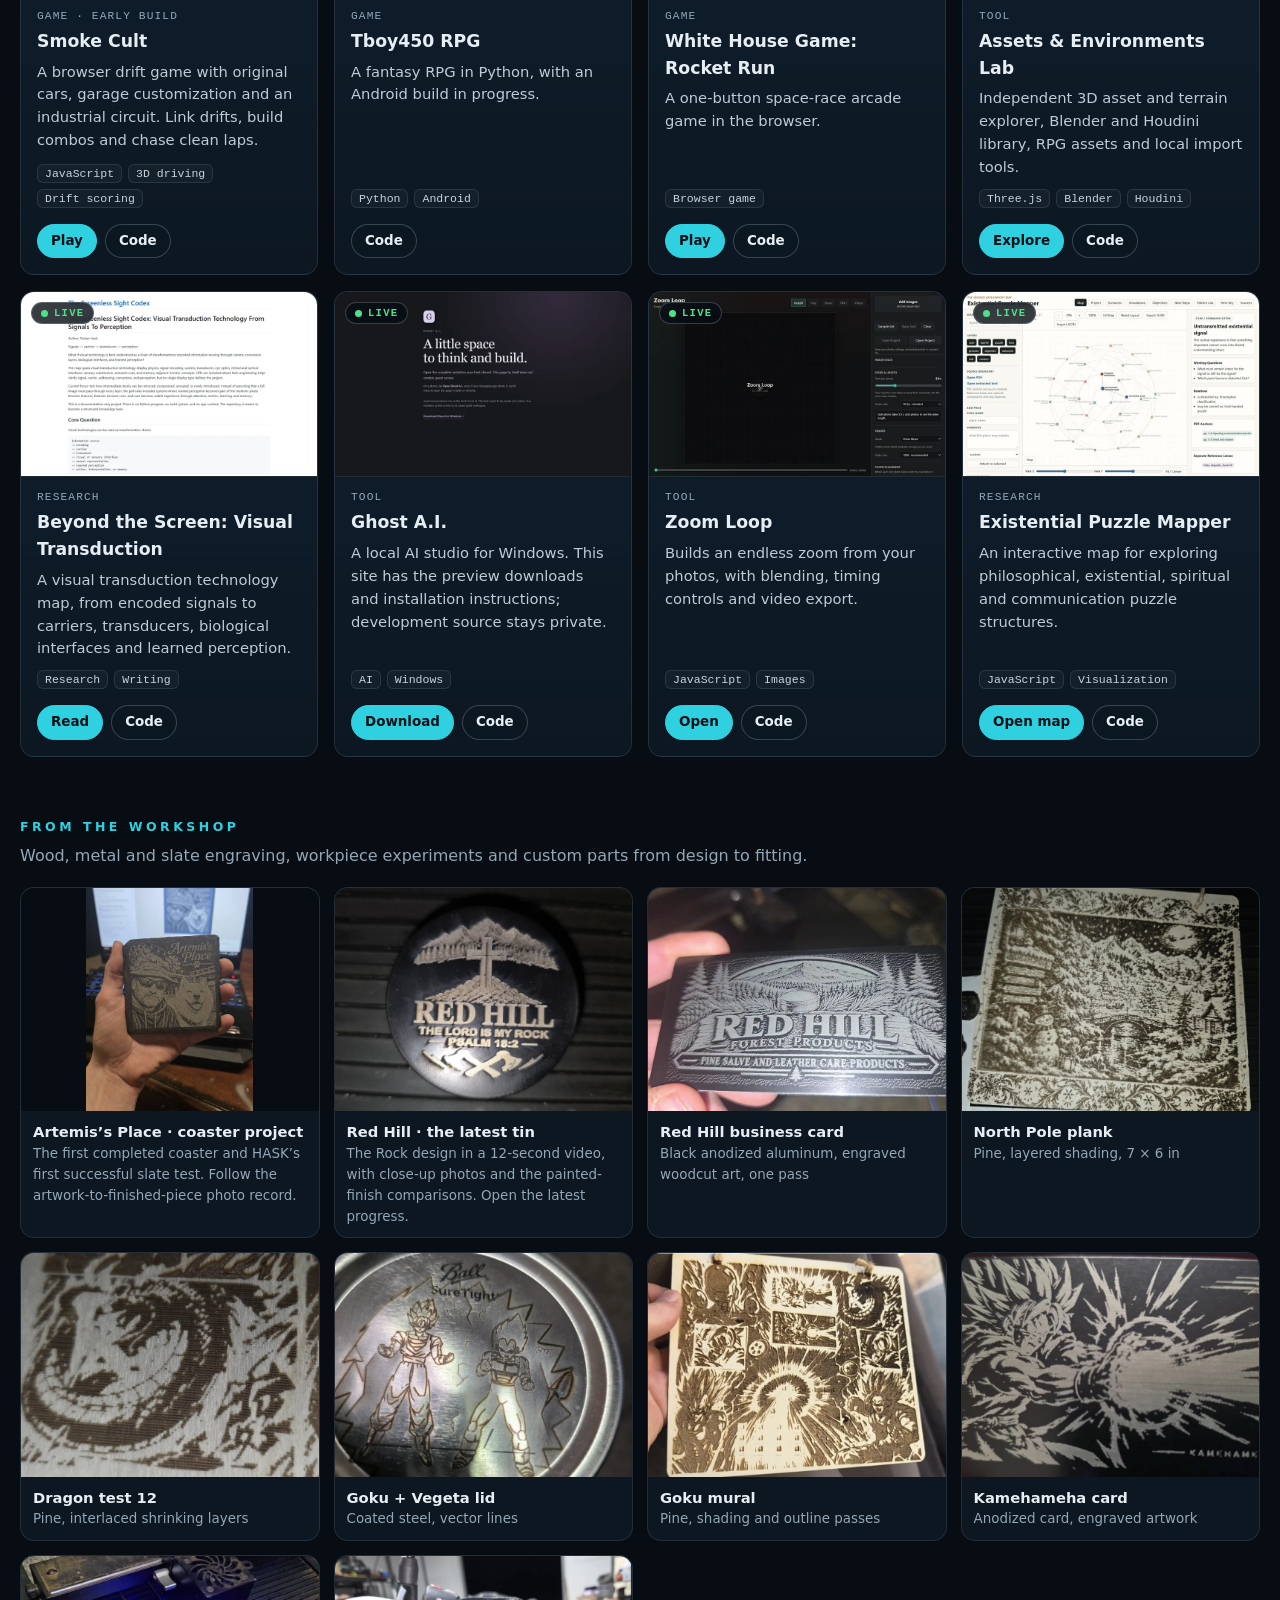
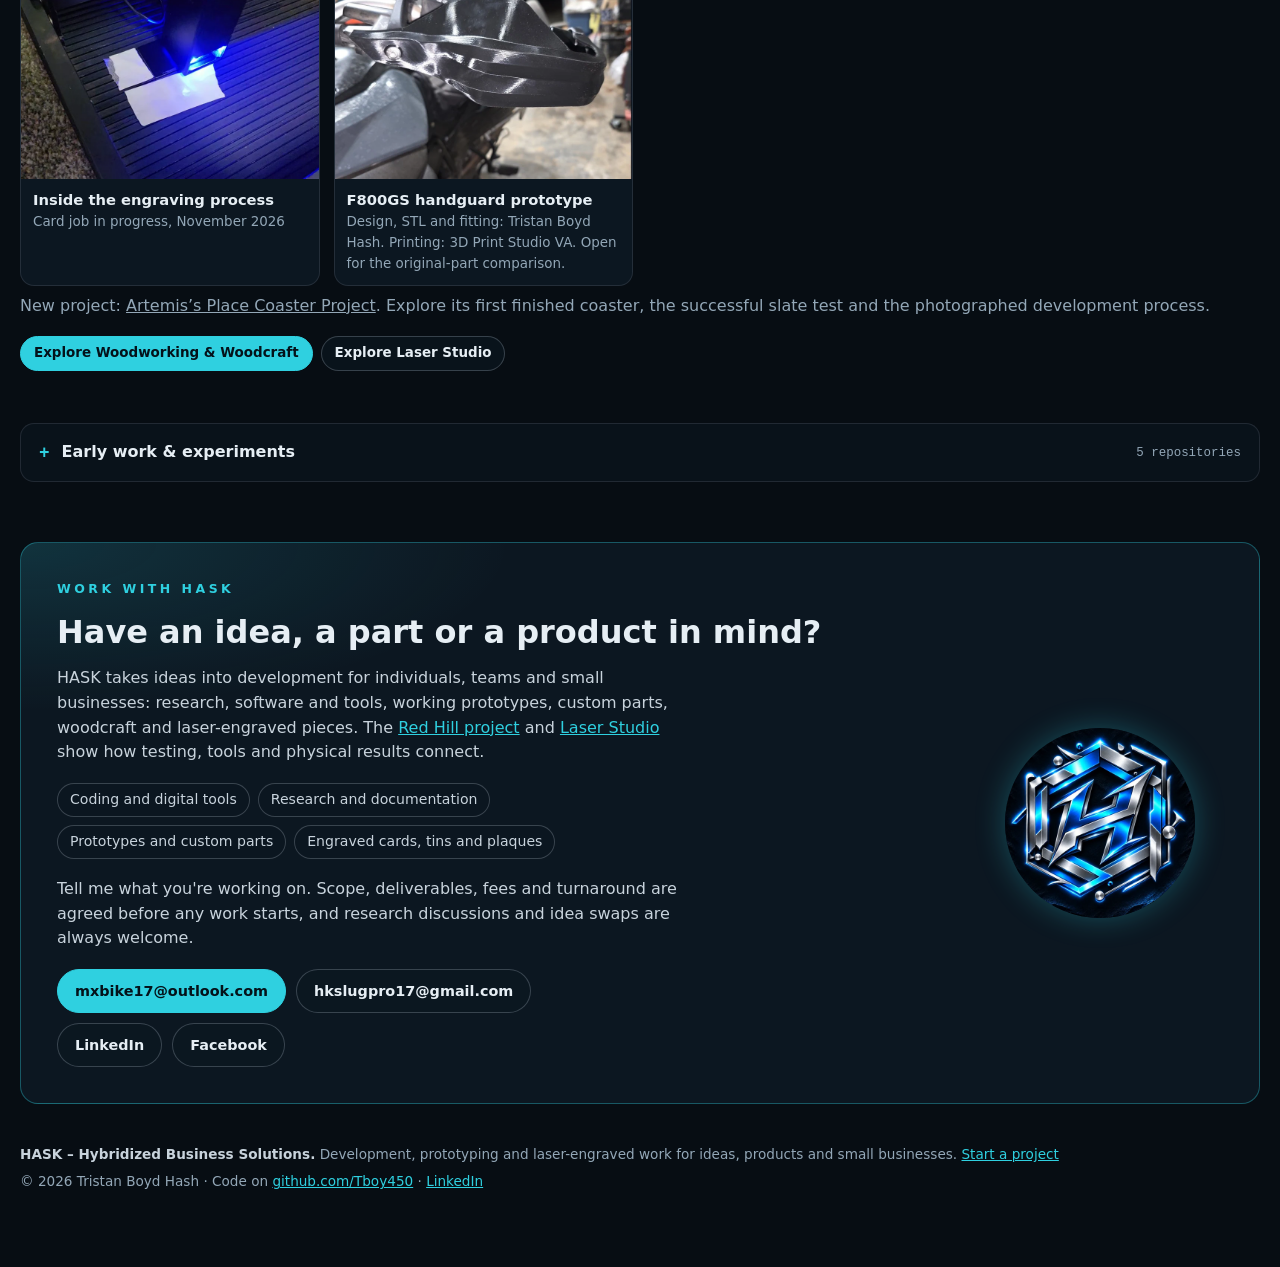
==== commit 36b4a022: "Replace the site emblem with the new HASK logo Source: Tristan's original lossless logo, HASK Brandi" ====
--- a/index.html
+++ b/index.html
@@ -20,7 +20,7 @@
     <meta property="og:image:height" content="630" />
     <meta property="og:image:alt" content="Tristan Boyd Hash projects: the Dragonfly simulator, Swarmfall, 5 Senses and laser engraving" />
     <meta name="twitter:card" content="summary_large_image" />
-    <link rel="stylesheet" href="/assets/site.css?v=contact-20261117" />
+    <link rel="stylesheet" href="/assets/site.css?v=logo-20261119" />
     <script src="/assets/site.js?v=solar-mobile-20261105" defer></script>
     <link rel="stylesheet" href="/assets/red-hill-player.css?v=20261117-minimize" />
   <link rel="stylesheet" href="/assets/hub-player.css?v=20261117" />
@@ -31,7 +31,7 @@
 
     <header class="hero wrap">
       <div class="brand">
-        <img class="emblem" src="/assets/hask-emblem.webp" alt="HASK logo" width="256" height="256" />
+        <img class="emblem" src="/assets/hask-logo.webp" alt="HASK logo" width="512" height="512" />
         <div class="wordmark"><span class="bar"></span><strong>HASK</strong><small>Hybridized Business Solutions</small></div>
       </div>
       <h1>Tristan <span>Boyd Hash</span></h1>
@@ -343,7 +343,7 @@
       </details>
 
       <section id="contact" class="contact" aria-labelledby="contact-title">
-        <img class="contact-emblem" src="/assets/hask-emblem.webp" alt="" width="256" height="256" loading="lazy" />
+        <img class="contact-emblem" src="/assets/hask-logo.webp" alt="" width="512" height="512" loading="lazy" />
         <h2>Work with HASK</h2>
         <h3 id="contact-title">Have an idea, a part or a product in mind?</h3>
         <p>HASK takes ideas into development for individuals, teams and small businesses: research, software and tools, working prototypes, custom parts, woodcraft and laser-engraved pieces. The <a href="/red-hill/">Red Hill project</a> and <a href="/laser-studio/">Laser Studio</a> show how testing, tools and physical results connect.</p>
--- a/assets/site.css
+++ b/assets/site.css
@@ -70,7 +70,7 @@
 /* Header */
 .hero { position: relative; padding: 76px 0 44px; }
 .brand { display: flex; align-items: center; gap: 18px; }
-.brand .emblem { width: 88px; height: 88px; filter: drop-shadow(0 0 22px rgba(47, 208, 224, 0.35)); }
+.brand .emblem { width: 88px; height: 88px; border-radius: 50%; box-shadow: 0 0 22px rgba(47, 208, 224, 0.35); }
 .wordmark { display: flex; flex-direction: column; gap: 2px; }
 .brand .bar { width: 64px; height: 5px; margin-bottom: 14px; border-radius: 2px; background: var(--cyan); box-shadow: 0 0 18px rgba(47, 208, 224, 0.6); }
 .brand strong { font-size: 1.45rem; letter-spacing: 0.05em; }
@@ -280,7 +280,7 @@
 .contact .cta .btn { min-height: 44px; display: inline-flex; align-items: center; }
 .contact-social { margin-top: 10px; }
 .contact p { max-width: 62ch; margin: 0 0 18px; color: var(--silver); }
-.contact-emblem { position: absolute; top: 50%; right: clamp(24px, 5vw, 64px); width: 190px; height: 190px; transform: translateY(-50%); filter: drop-shadow(0 0 30px rgba(47, 208, 224, 0.3)); }
+.contact-emblem { position: absolute; top: 50%; right: clamp(24px, 5vw, 64px); width: 190px; height: 190px; transform: translateY(-50%); border-radius: 50%; box-shadow: 0 0 30px rgba(47, 208, 224, 0.3); }
 footer { padding: 40px 0 56px; color: var(--muted); font-size: 0.85rem; }
 footer p { margin: 0 0 6px; }
 .site-foot strong { color: var(--silver); font-weight: 600; }
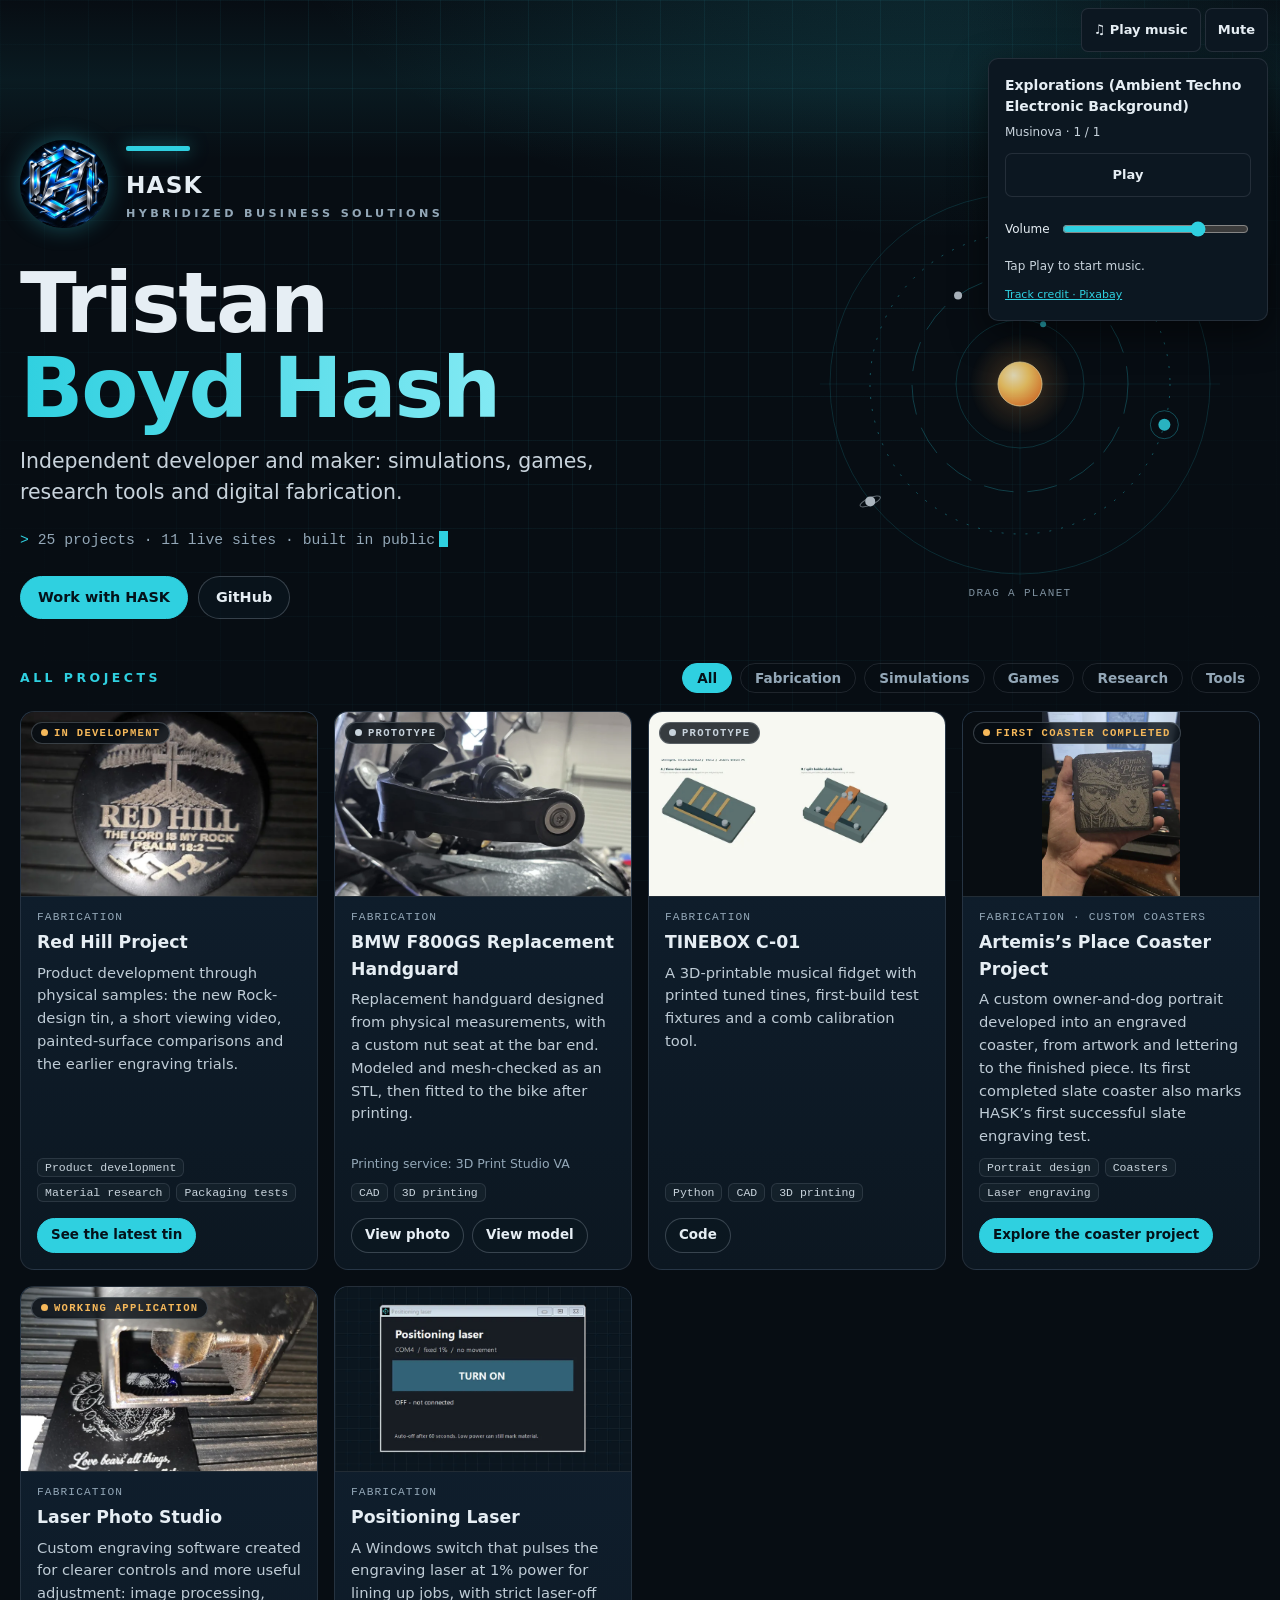
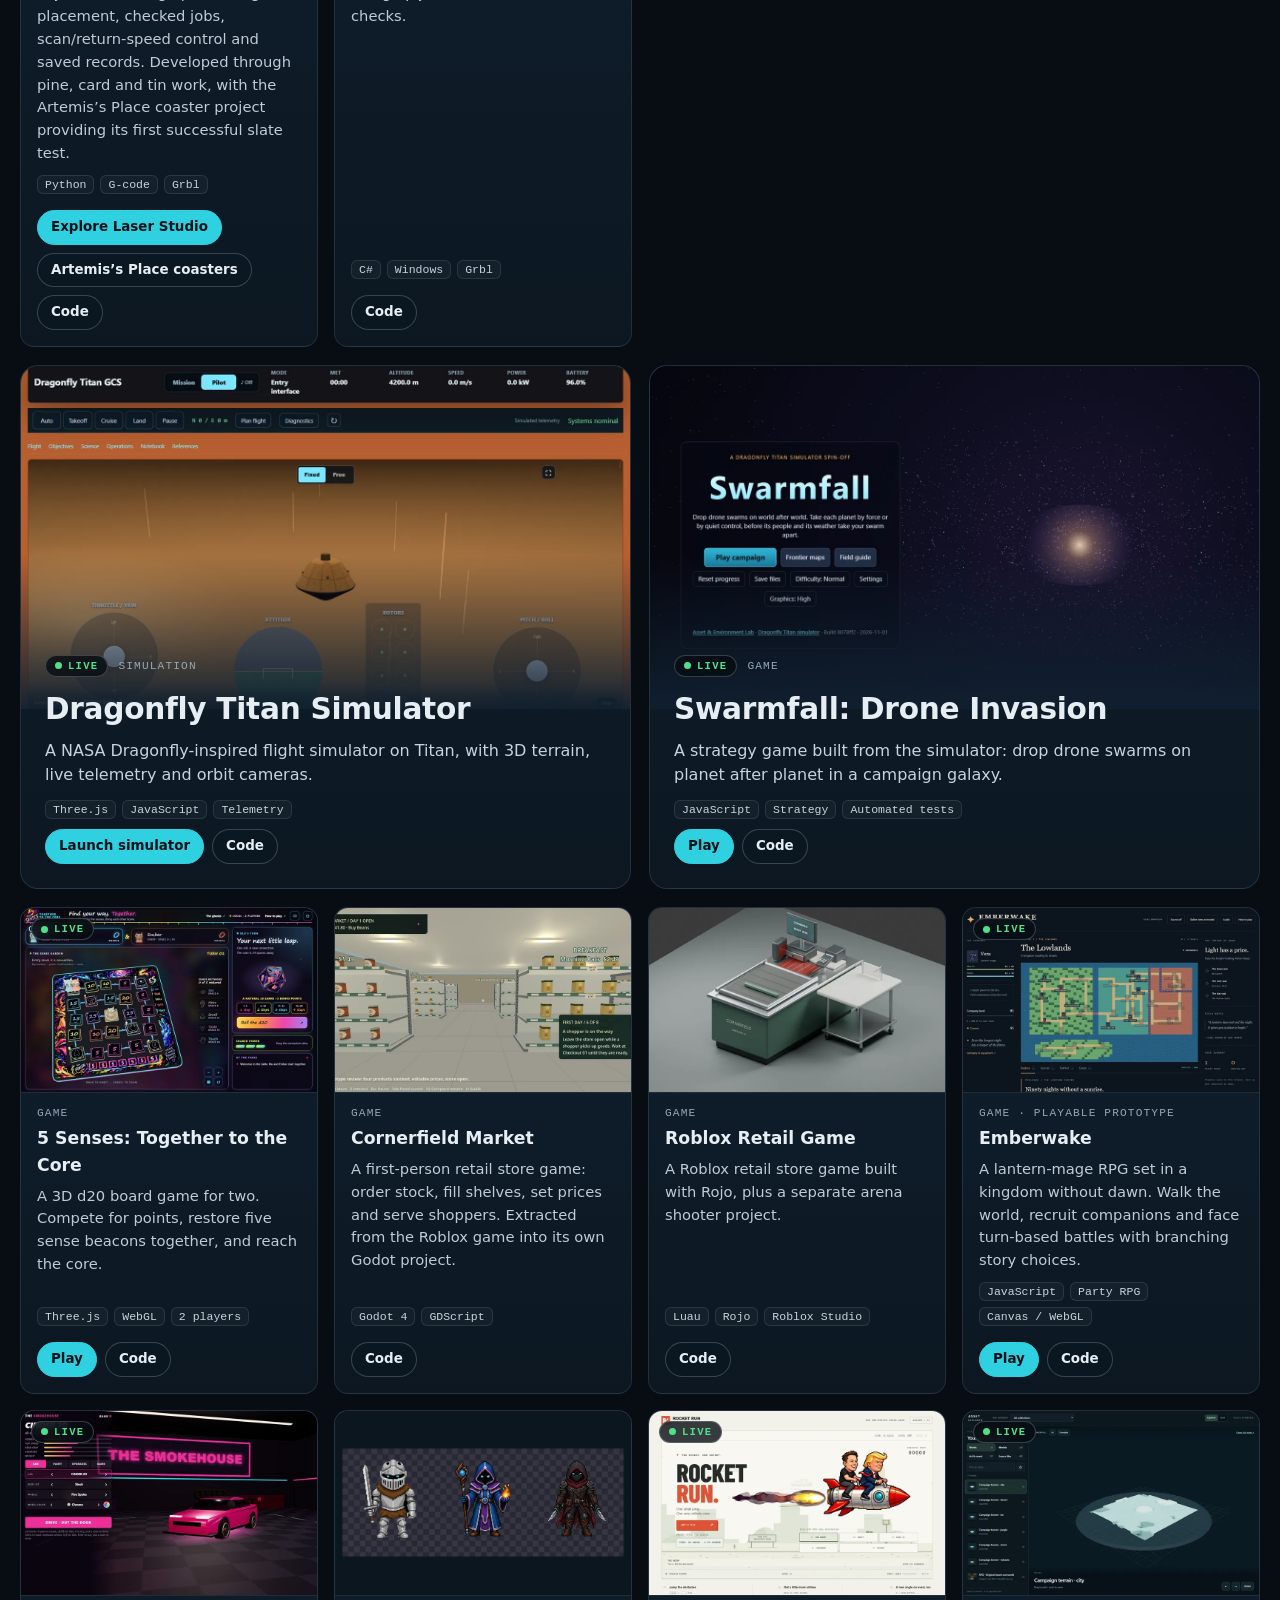
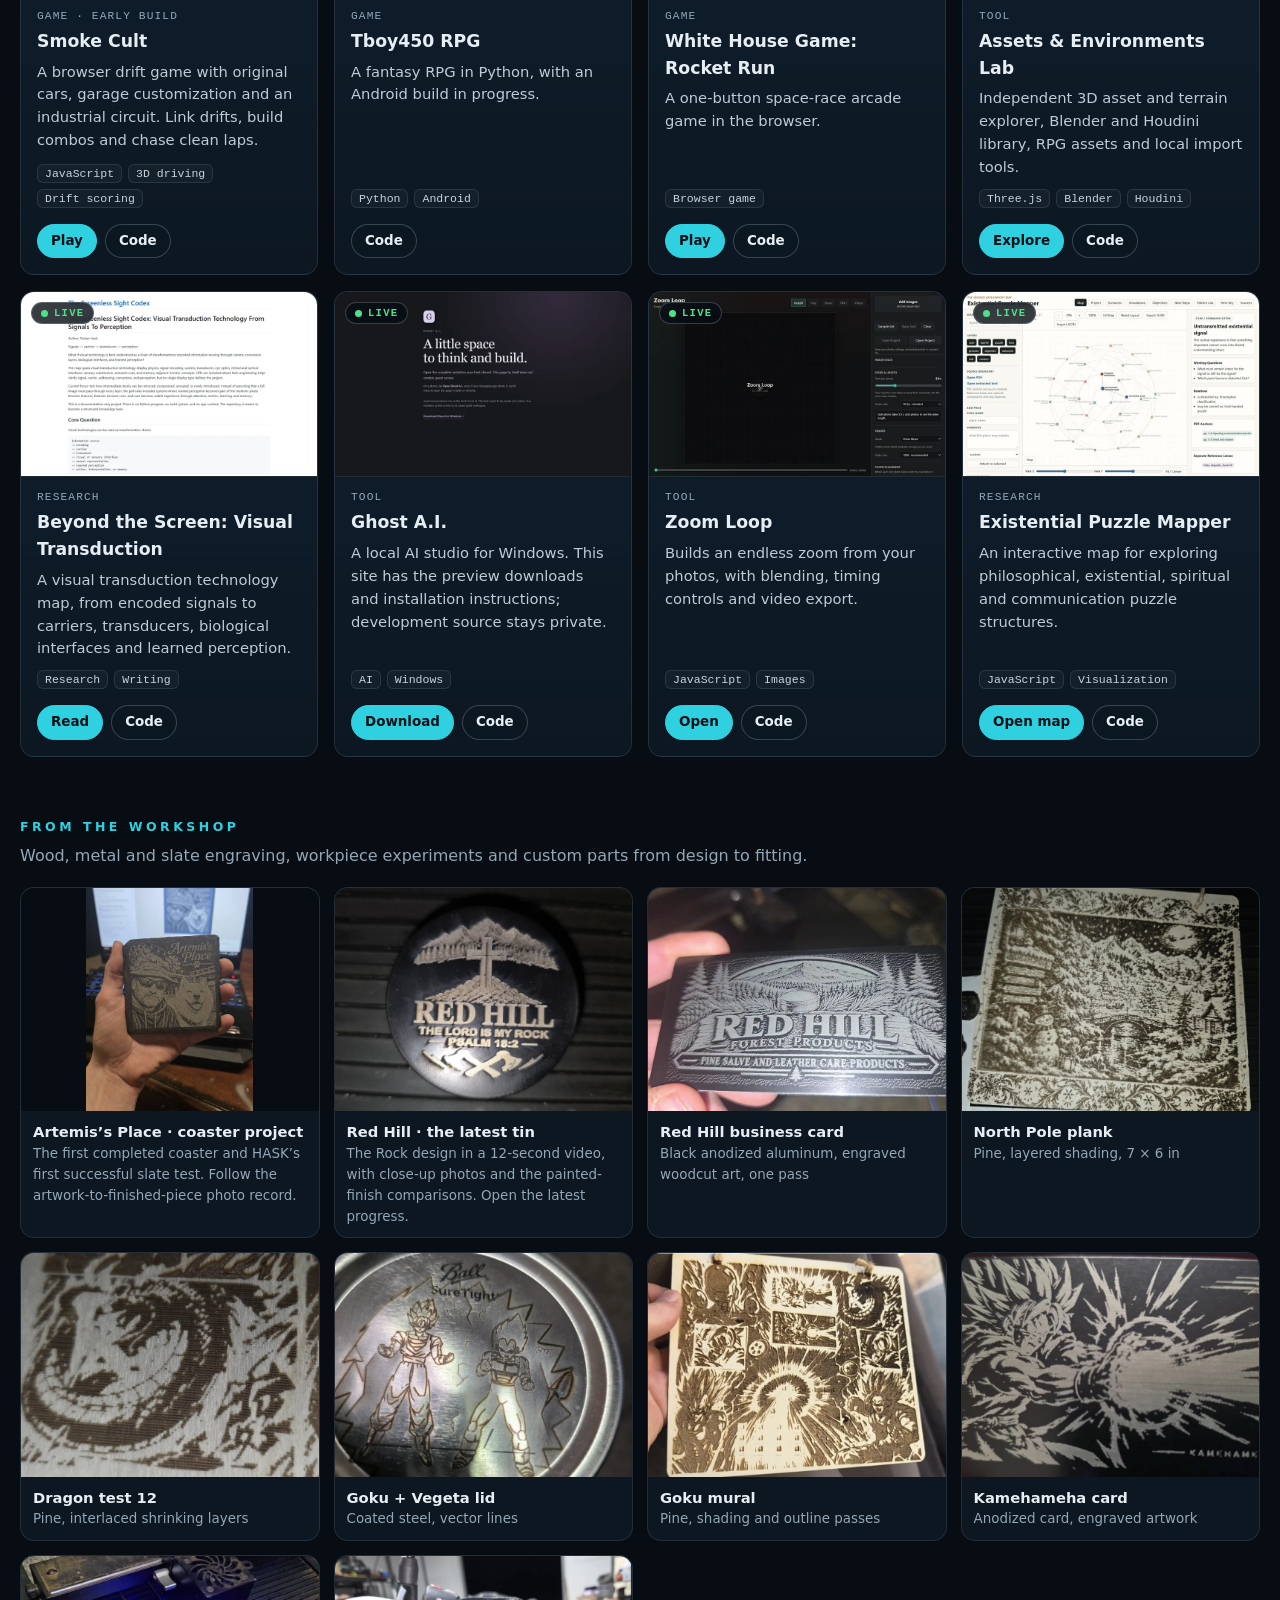
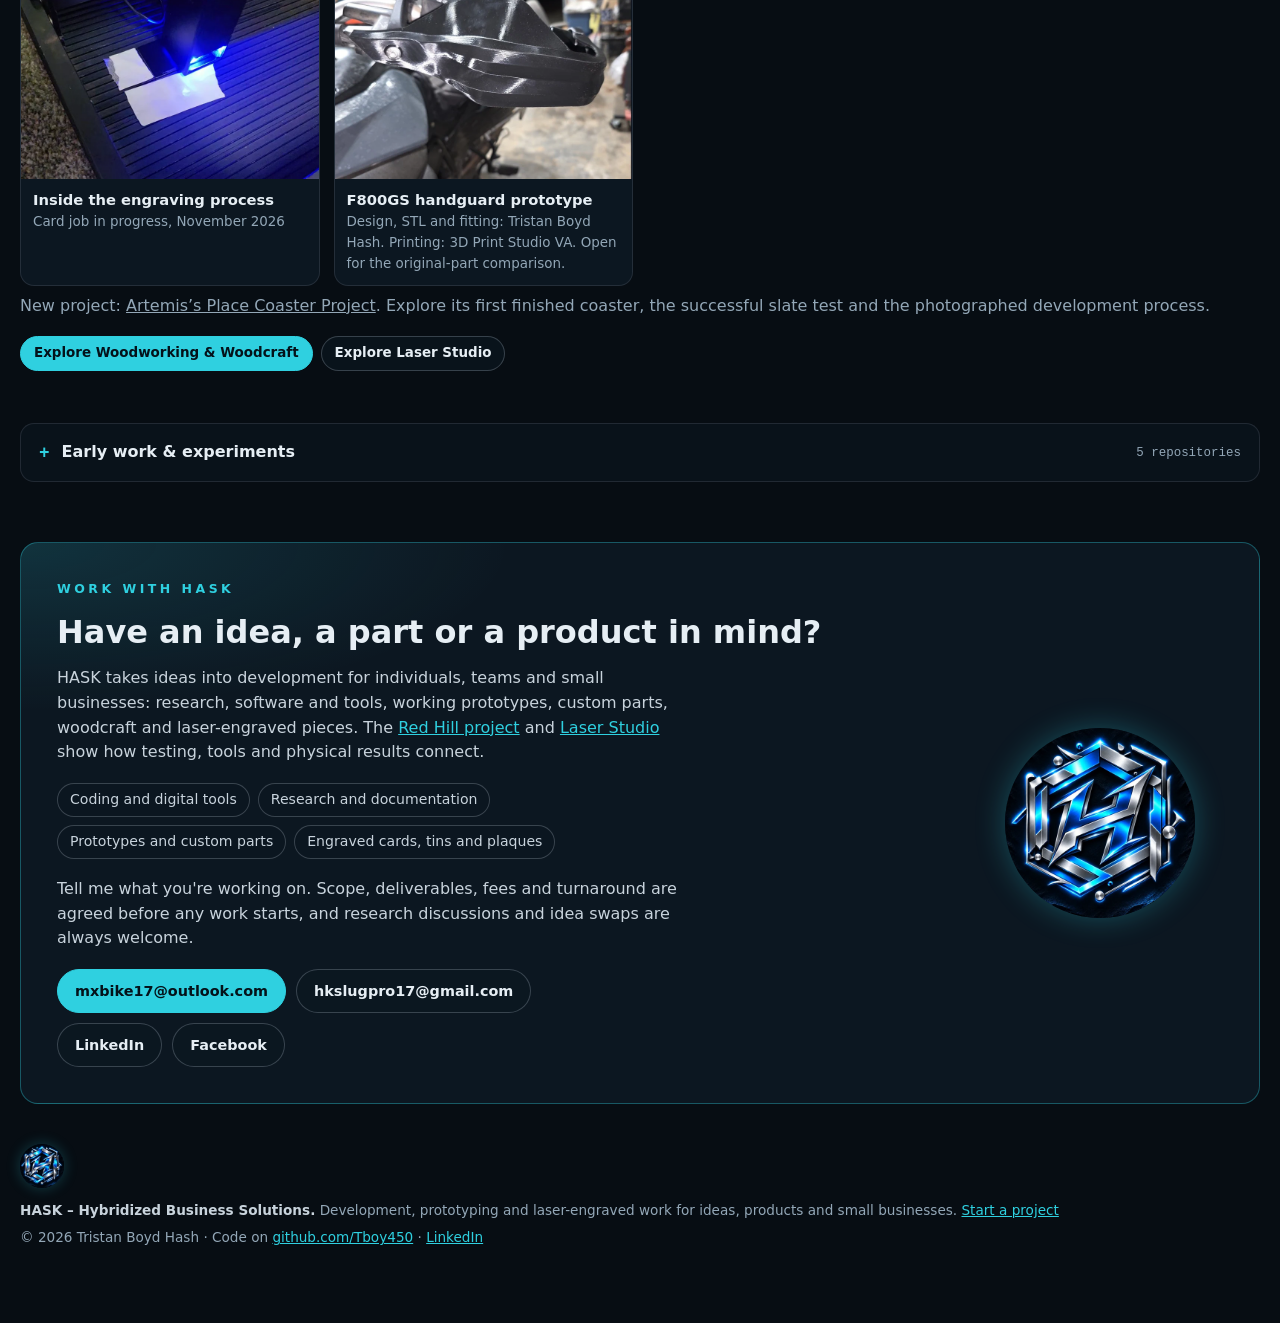
==== commit 5ff2be46: "Add the HASK logo to every page footer Source: Tristan's original lossless logo, HASK Branding/file_" ====
--- a/index.html
+++ b/index.html
@@ -366,6 +366,7 @@
     </main>
 
     <footer class="wrap site-foot">
+      <img class="foot-logo" src="/assets/hask-logo-128.webp" alt="HASK logo" width="128" height="128" loading="lazy" />
       <p><strong>HASK – Hybridized Business Solutions.</strong> Development, prototyping and laser-engraved work for ideas, products and small businesses. <a href="#contact">Start a project</a></p>
       <p>© 2026 Tristan Boyd Hash · Code on <a href="https://github.com/Tboy450">github.com/Tboy450</a> · <a href="https://www.linkedin.com/in/tristan-boyd-hash-9b79b735a/">LinkedIn</a></p>
     </footer>
--- a/assets/site.css
+++ b/assets/site.css
@@ -283,6 +283,7 @@
 .contact-emblem { position: absolute; top: 50%; right: clamp(24px, 5vw, 64px); width: 190px; height: 190px; transform: translateY(-50%); border-radius: 50%; box-shadow: 0 0 30px rgba(47, 208, 224, 0.3); }
 footer { padding: 40px 0 56px; color: var(--muted); font-size: 0.85rem; }
 footer p { margin: 0 0 6px; }
+.foot-logo { display: block; width: 44px; height: 44px; margin: 0 0 12px; border-radius: 50%; box-shadow: 0 0 14px rgba(47, 208, 224, 0.25); }
 .site-foot strong { color: var(--silver); font-weight: 600; }
 .offer { display: flex; flex-wrap: wrap; gap: 8px; margin: 0 0 18px; padding: 0; list-style: none; max-width: 62ch; }
 .offer li { padding: 5px 12px; border: 1px solid var(--line-strong); border-radius: 99px; color: var(--silver); font-size: 0.88rem; background: rgba(12, 23, 33, 0.6); }
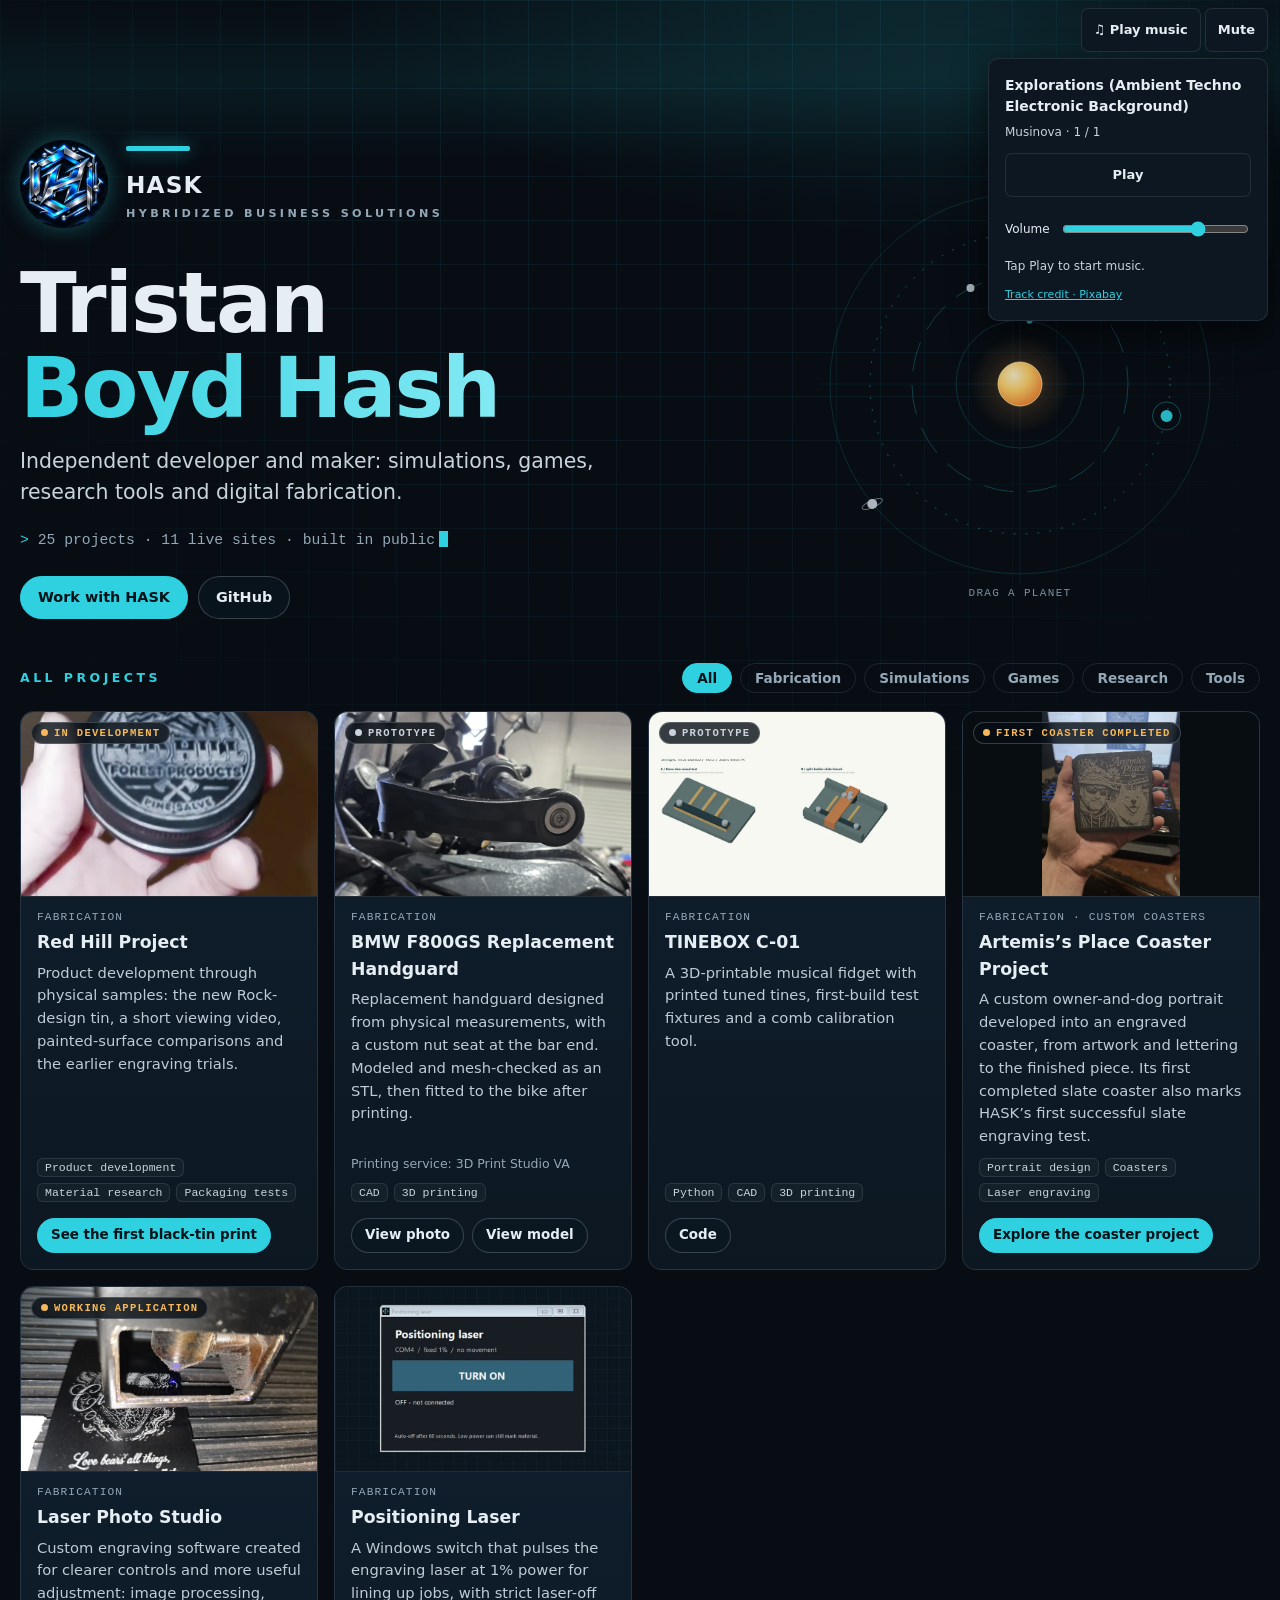
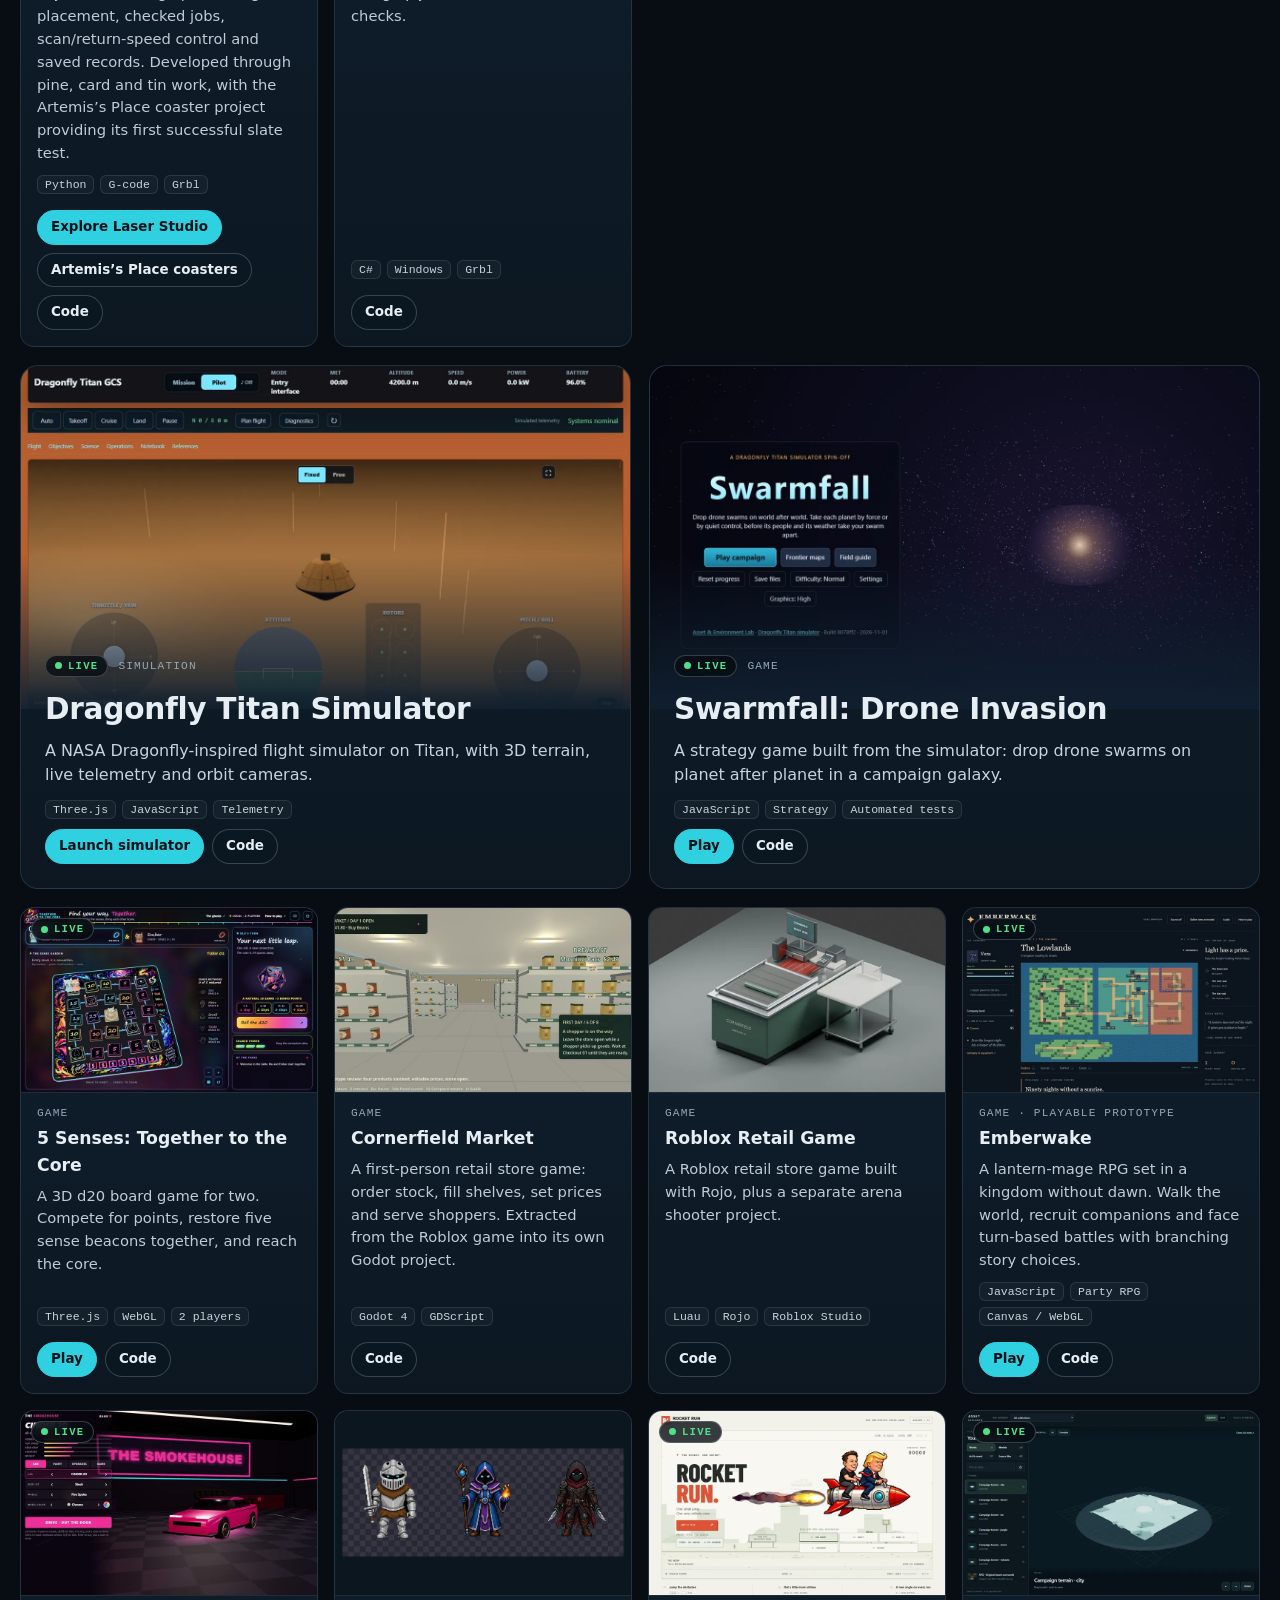
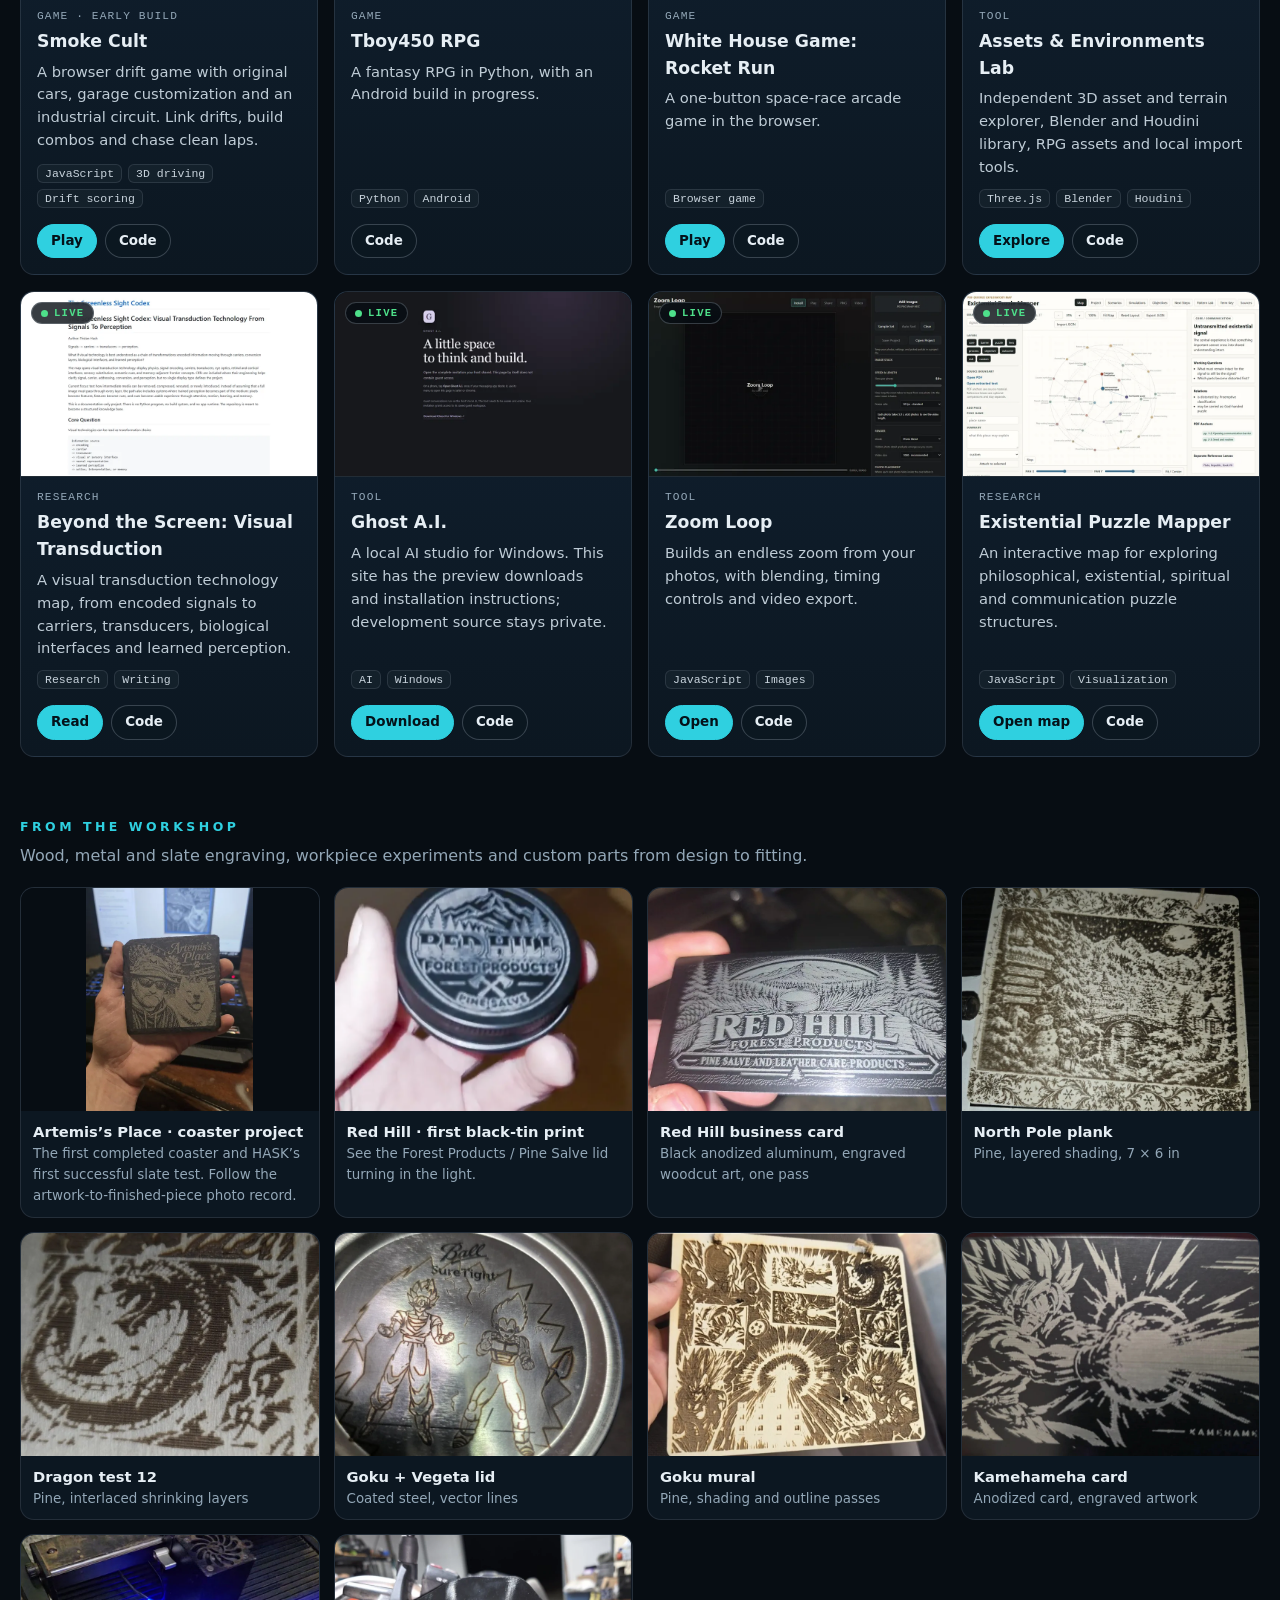
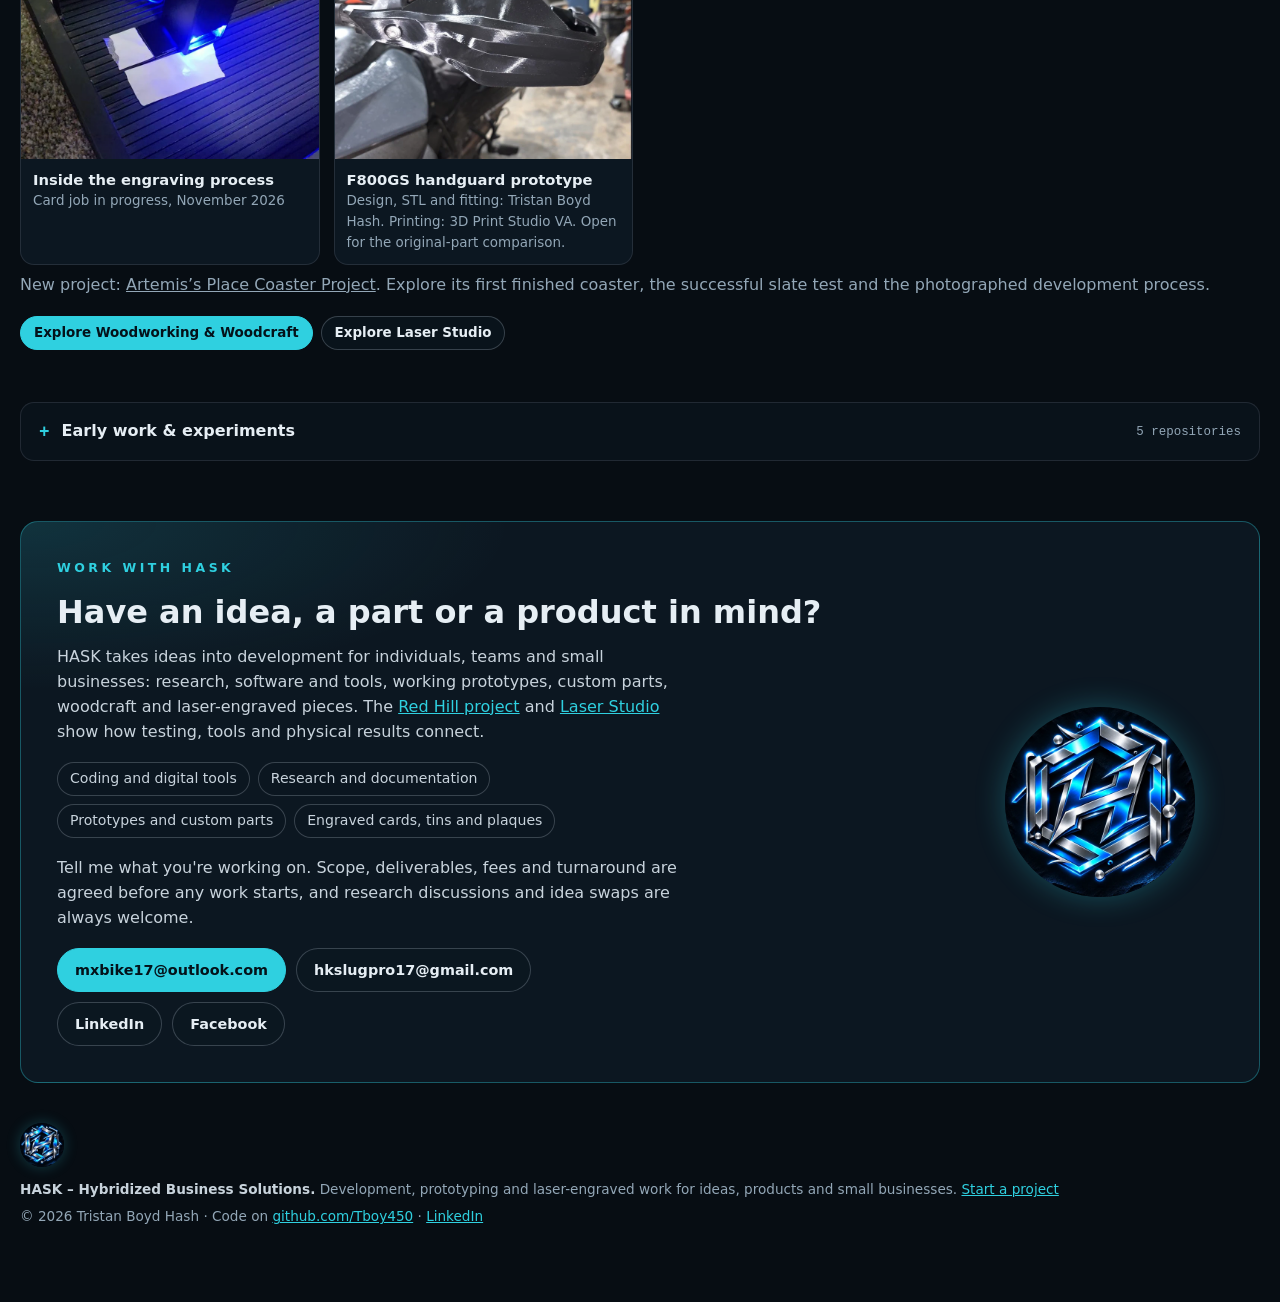
==== commit ebf42cc1: "Feature first print on ordered Red Hill black tins" ====
--- a/index.html
+++ b/index.html
@@ -100,13 +100,13 @@
 
       <section class="grid" aria-label="Physical projects">
         <article class="card" data-cat="fabrication" data-project>
-          <a class="thumb" href="/red-hill/" tabindex="-1" aria-hidden="true"><img src="/assets/workshop/red-hill-rock-lid-20261116-t.webp" alt="" width="800" height="500" loading="lazy" /><span class="badge dev">In development</span></a>
+          <a class="thumb" href="/red-hill/" tabindex="-1" aria-hidden="true"><img src="/assets/video/red-hill-first-black-tin-20261121-cover.webp" alt="" width="640" height="640" loading="lazy" /><span class="badge dev">In development</span></a>
           <div class="body">
             <div class="meta"><span>Fabrication</span></div>
             <h3>Red Hill Project</h3>
             <p>Product development through physical samples: the new Rock-design tin, a short viewing video, painted-surface comparisons and the earlier engraving trials.</p>
             <ul class="tags"><li>Product development</li><li>Material research</li><li>Packaging tests</li></ul>
-            <div class="links"><a class="btn primary" href="/red-hill/#latest-lid">See the latest tin</a></div>
+            <div class="links"><a class="btn primary" href="/red-hill/#latest-lid">See the first black-tin print</a></div>
           </div>
         </article>
         <article class="card" data-cat="fabrication" data-project>
@@ -314,7 +314,7 @@
         <p class="sub">Wood, metal and slate engraving, workpiece experiments and custom parts from design to fitting.</p>
         <div class="strip">
           <figure><a href="/laser-studio/#slate-coasters"><img src="/assets/workshop/artemis-slate-finished-in-hand-20261117-t.webp" alt="Actual completed Artemis’s Place portrait slate coaster held in a hand" width="525" height="700" loading="lazy" style="object-fit:contain;background:#070d13" /></a><figcaption><strong>Artemis’s Place · coaster project</strong>The first completed coaster and HASK’s first successful slate test. Follow the artwork-to-finished-piece photo record.</figcaption></figure>
-          <figure><a href="/red-hill/#latest-lid"><img src="/assets/workshop/red-hill-rock-lid-20261116-t.webp" alt="New Red Hill Rock-design tin with a black face and metallic cross and lettering" width="640" height="572" loading="lazy" /></a><figcaption><strong>Red Hill · the latest tin</strong>The Rock design in a 12-second video, with close-up photos and the painted-finish comparisons. Open the latest progress.</figcaption></figure>
+          <figure><a href="/red-hill/#latest-lid"><img src="/assets/video/red-hill-first-black-tin-20261121-cover.webp" alt="First ordered black tin engraved with Red Hill Forest Products and Pine Salve artwork" width="640" height="640" loading="lazy" /></a><figcaption><strong>Red Hill · first black-tin print</strong>See the Forest Products / Pine Salve lid turning in the light.</figcaption></figure>
           <figure><a href="/red-hill/#cards"><img src="/assets/workshop/red-hill-business-card.webp" alt="Red Hill Forest Products business card engraved on black anodized aluminum" width="800" height="600" loading="lazy" /></a><figcaption><strong>Red Hill business card</strong>Black anodized aluminum, engraved woodcut art, one pass</figcaption></figure>
           <figure><a href="/assets/workshop/north-pole-plank.webp"><img src="/assets/workshop/north-pole-plank.webp" alt="Laser-engraved North Pole scene on a pine plank" width="800" height="600" loading="lazy" /></a><figcaption><strong>North Pole plank</strong>Pine, layered shading, 7 × 6 in</figcaption></figure>
           <figure><a href="/assets/workshop/dragon-test.webp"><img src="/assets/workshop/dragon-test.webp" alt="Dragon engraved on pine with interlaced shrinking layers" width="800" height="600" loading="lazy" /></a><figcaption><strong>Dragon test 12</strong>Pine, interlaced shrinking layers</figcaption></figure>
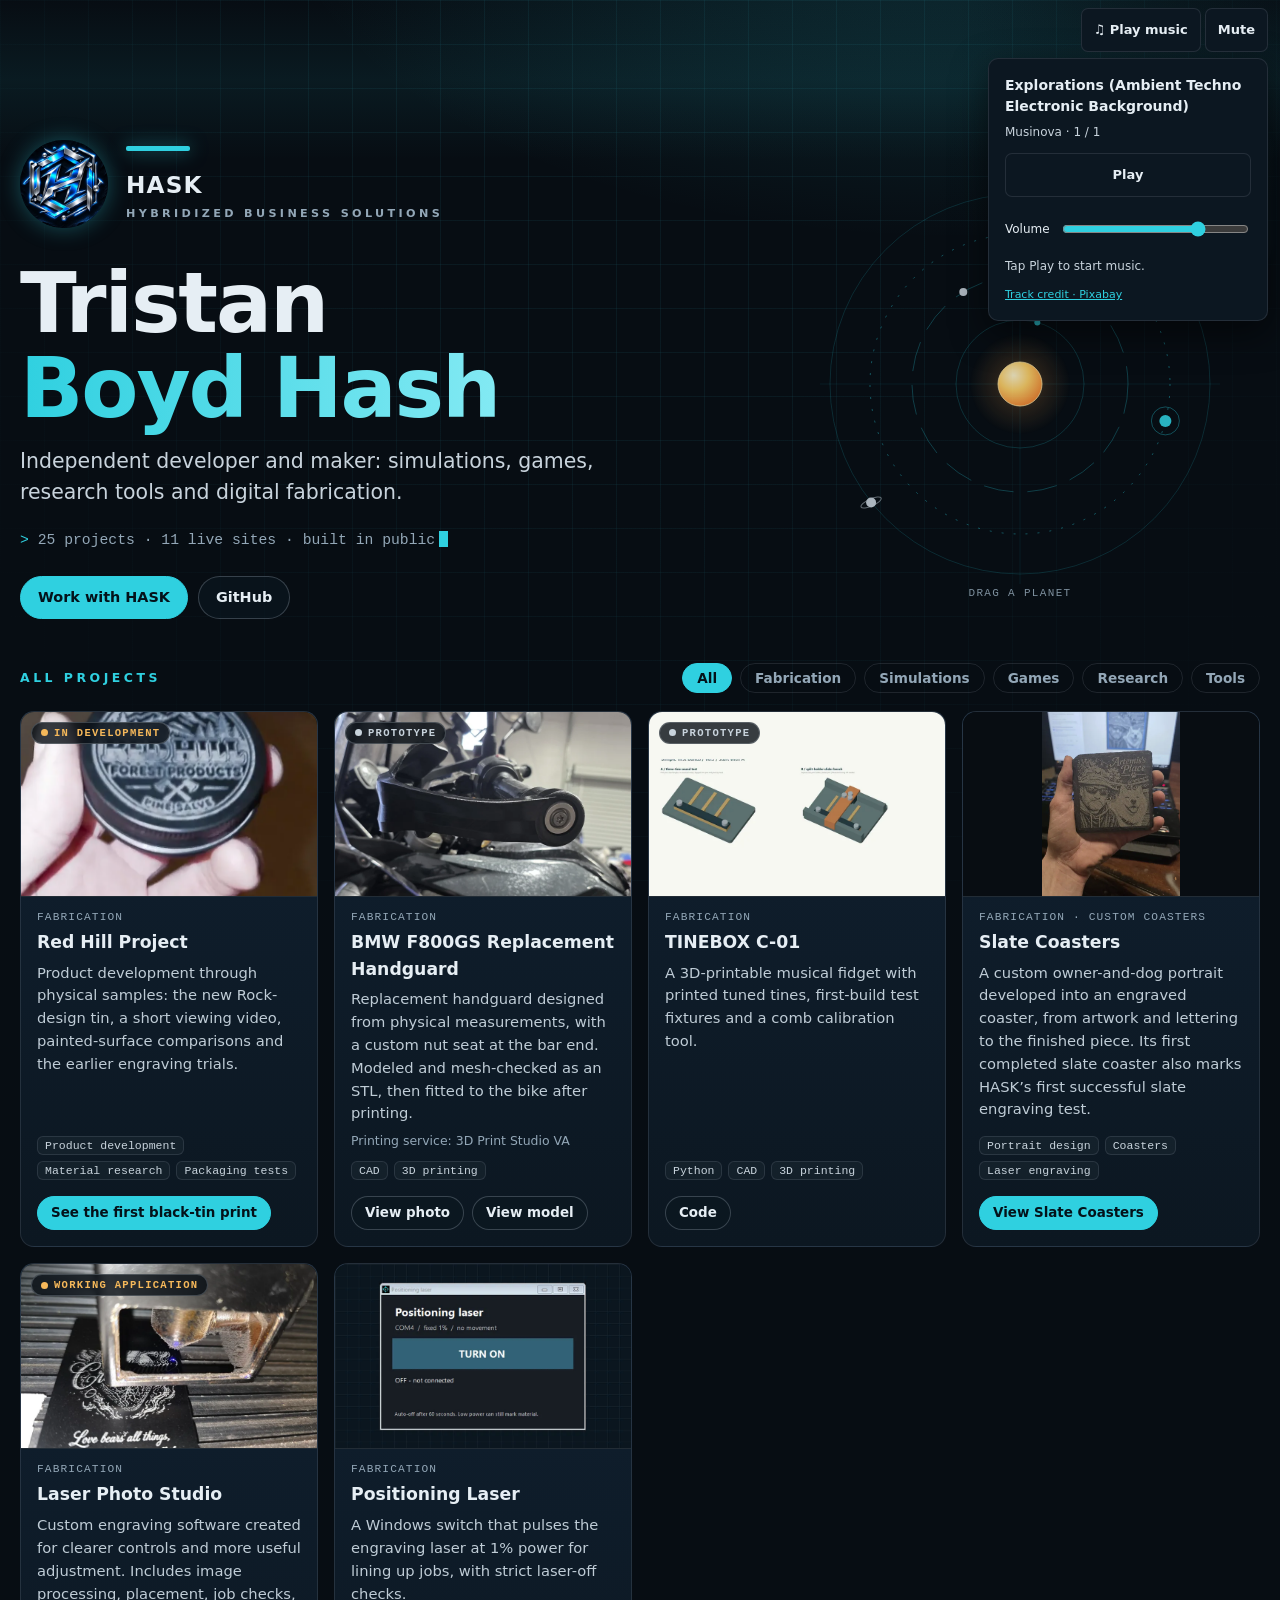
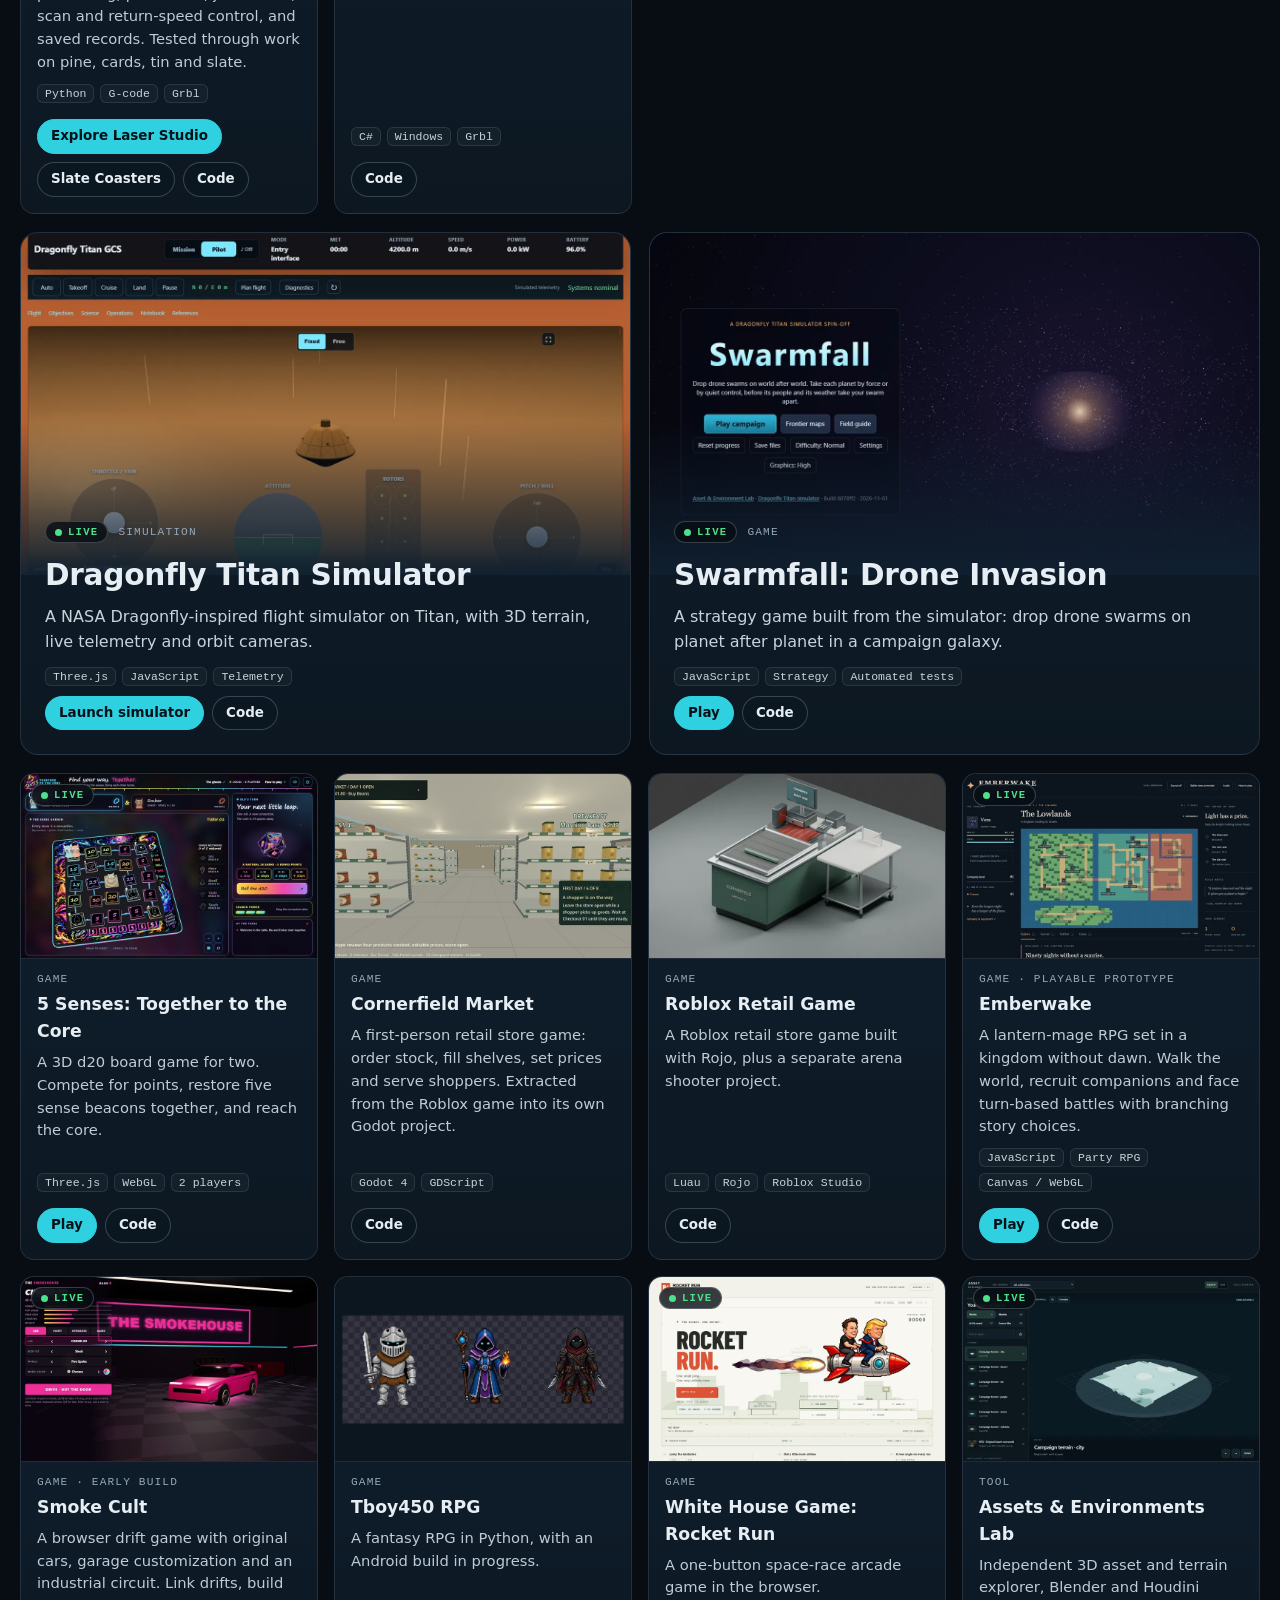
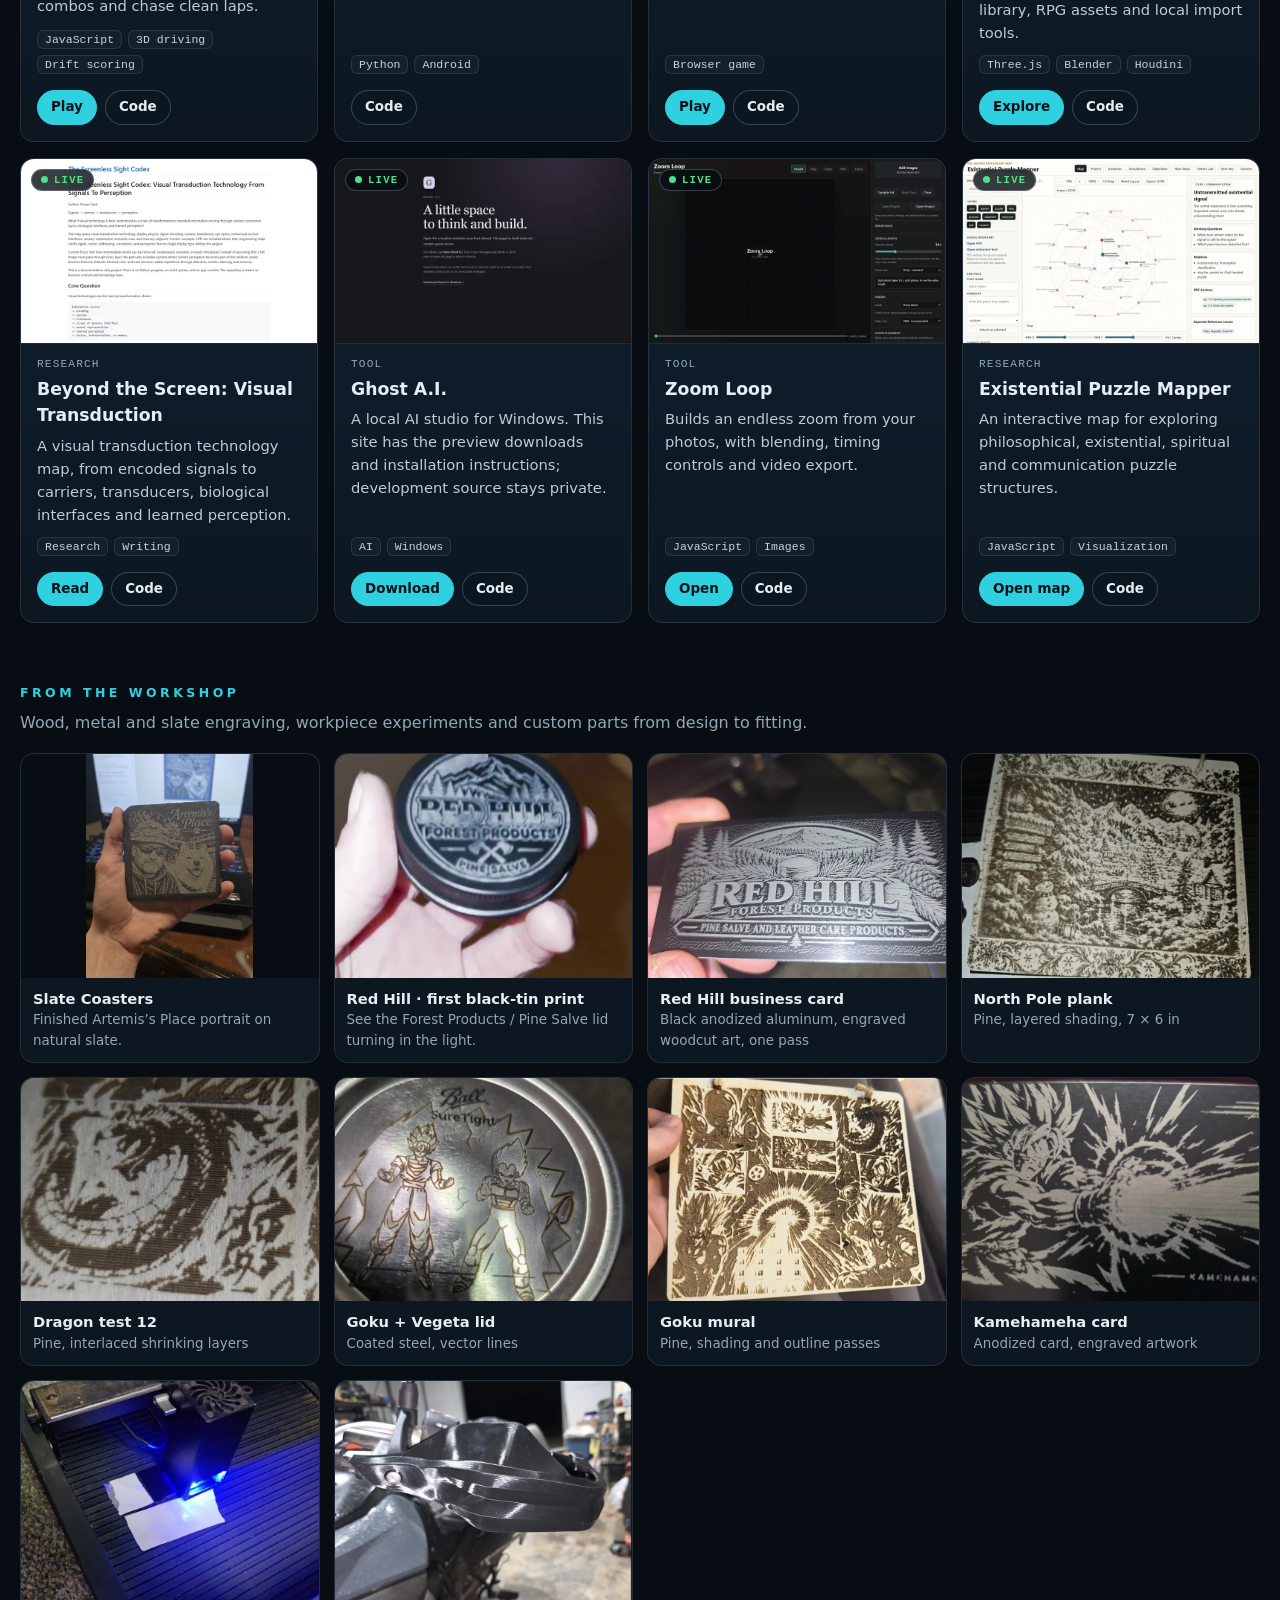
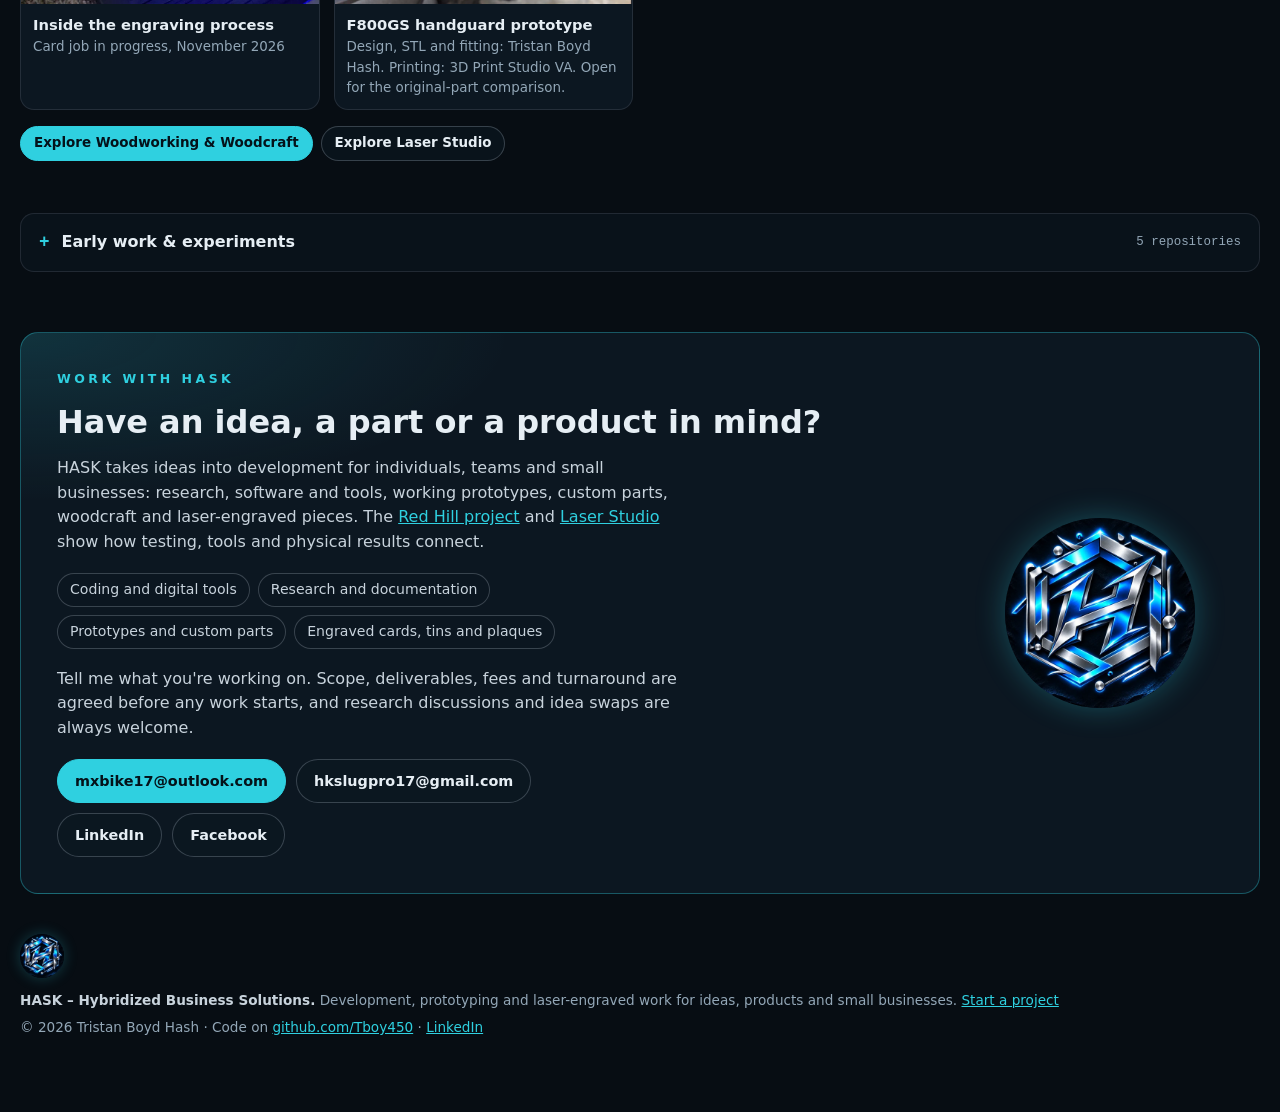
==== commit 4f764645: "Organize Slate Coasters and refresh public Red Hill records" ====
--- a/index.html
+++ b/index.html
@@ -131,13 +131,13 @@
           </div>
         </article>
         <article class="card" data-cat="fabrication" data-project>
-          <a class="thumb" href="/laser-studio/#slate-coasters" tabindex="-1" aria-hidden="true"><img src="/assets/workshop/artemis-slate-finished-in-hand-20261117-t.webp" alt="" width="525" height="700" loading="lazy" style="object-fit:contain;background:#070d13" /><span class="badge dev">First coaster completed</span></a>
+          <a class="thumb" href="/laser-studio/#slate-coasters" tabindex="-1" aria-hidden="true"><img src="/assets/workshop/artemis-slate-finished-in-hand-20261117-t.webp" alt="" width="525" height="700" loading="lazy" style="object-fit:contain;background:#070d13" /></a>
           <div class="body">
             <div class="meta"><span>Fabrication · Custom coasters</span></div>
-            <h3>Artemis’s Place Coaster Project</h3>
+            <h3>Slate Coasters</h3>
             <p>A custom owner-and-dog portrait developed into an engraved coaster, from artwork and lettering to the finished piece. Its first completed slate coaster also marks HASK’s first successful slate engraving test.</p>
             <ul class="tags"><li>Portrait design</li><li>Coasters</li><li>Laser engraving</li></ul>
-            <div class="links"><a class="btn primary" href="/laser-studio/#slate-coasters">Explore the coaster project</a></div>
+            <div class="links"><a class="btn primary" href="/laser-studio/#slate-coasters">View Slate Coasters</a></div>
           </div>
         </article>
         <article class="card" data-cat="fabrication" data-repo="laser-photo-studio" data-project>
@@ -145,9 +145,9 @@
           <div class="body">
             <div class="meta"><span>Fabrication</span><span class="updated"></span></div>
             <h3>Laser Photo Studio</h3>
-            <p>Custom engraving software created for clearer controls and more useful adjustment: image processing, placement, checked jobs, scan/return-speed control and saved records. Developed through pine, card and tin work, with the Artemis’s Place coaster project providing its first successful slate test.</p>
+            <p>Custom engraving software created for clearer controls and more useful adjustment. Includes image processing, placement, job checks, scan and return-speed control, and saved records. Tested through work on pine, cards, tin and slate.</p>
             <ul class="tags"><li>Python</li><li>G-code</li><li>Grbl</li></ul>
-            <div class="links"><a class="btn primary" href="/laser-studio/">Explore Laser Studio</a><a class="btn" href="/laser-studio/#slate-coasters">Artemis’s Place coasters</a><a class="btn" href="https://github.com/Tboy450/laser-photo-studio">Code</a></div>
+            <div class="links"><a class="btn primary" href="/laser-studio/">Explore Laser Studio</a><a class="btn" href="/laser-studio/#slate-coasters">Slate Coasters</a><a class="btn" href="https://github.com/Tboy450/laser-photo-studio">Code</a></div>
           </div>
         </article>
         <article class="card" data-cat="fabrication" data-repo="positioning-laser" data-project>
@@ -313,7 +313,7 @@
         <h2 id="workshop-title">From the workshop</h2>
         <p class="sub">Wood, metal and slate engraving, workpiece experiments and custom parts from design to fitting.</p>
         <div class="strip">
-          <figure><a href="/laser-studio/#slate-coasters"><img src="/assets/workshop/artemis-slate-finished-in-hand-20261117-t.webp" alt="Actual completed Artemis’s Place portrait slate coaster held in a hand" width="525" height="700" loading="lazy" style="object-fit:contain;background:#070d13" /></a><figcaption><strong>Artemis’s Place · coaster project</strong>The first completed coaster and HASK’s first successful slate test. Follow the artwork-to-finished-piece photo record.</figcaption></figure>
+          <figure><a href="/laser-studio/#slate-coasters"><img src="/assets/workshop/artemis-slate-finished-in-hand-20261117-t.webp" alt="Actual completed Artemis’s Place portrait slate coaster held in a hand" width="525" height="700" loading="lazy" style="object-fit:contain;background:#070d13" /></a><figcaption><strong>Slate Coasters</strong>Finished Artemis’s Place portrait on natural slate.</figcaption></figure>
           <figure><a href="/red-hill/#latest-lid"><img src="/assets/video/red-hill-first-black-tin-20261121-cover.webp" alt="First ordered black tin engraved with Red Hill Forest Products and Pine Salve artwork" width="640" height="640" loading="lazy" /></a><figcaption><strong>Red Hill · first black-tin print</strong>See the Forest Products / Pine Salve lid turning in the light.</figcaption></figure>
           <figure><a href="/red-hill/#cards"><img src="/assets/workshop/red-hill-business-card.webp" alt="Red Hill Forest Products business card engraved on black anodized aluminum" width="800" height="600" loading="lazy" /></a><figcaption><strong>Red Hill business card</strong>Black anodized aluminum, engraved woodcut art, one pass</figcaption></figure>
           <figure><a href="/assets/workshop/north-pole-plank.webp"><img src="/assets/workshop/north-pole-plank.webp" alt="Laser-engraved North Pole scene on a pine plank" width="800" height="600" loading="lazy" /></a><figcaption><strong>North Pole plank</strong>Pine, layered shading, 7 × 6 in</figcaption></figure>
@@ -324,7 +324,6 @@
           <figure><a href="/assets/workshop/laser-process-full.webp"><img src="/assets/workshop/laser-process.webp" alt="Close-up of the diode laser engraving a card on its work bed" width="800" height="600" loading="lazy" /></a><figcaption><strong>Inside the engraving process</strong>Card job in progress, November 2026</figcaption></figure>
           <figure><a href="/assets/workshop/handguard-comparison.webp"><img src="/assets/workshop/handguard-design.webp" alt="Custom 3D-printed handguard fitted to a BMW F800GS motorcycle" width="800" height="600" loading="lazy" /></a><figcaption><strong>F800GS handguard prototype</strong>Design, STL and fitting: Tristan Boyd Hash. Printing: 3D Print Studio VA. Open for the original-part comparison.</figcaption></figure>
         </div>
-        <p class="sub">New project: <a href="/laser-studio/#slate-coasters">Artemis’s Place Coaster Project</a>. Explore its first finished coaster, the successful slate test and the photographed development process.</p>
         <div class="links" style="margin-top:16px">
           <a class="btn primary" href="/woodworking/">Explore Woodworking &amp; Woodcraft</a>
           <a class="btn" href="/laser-studio/">Explore Laser Studio</a>
